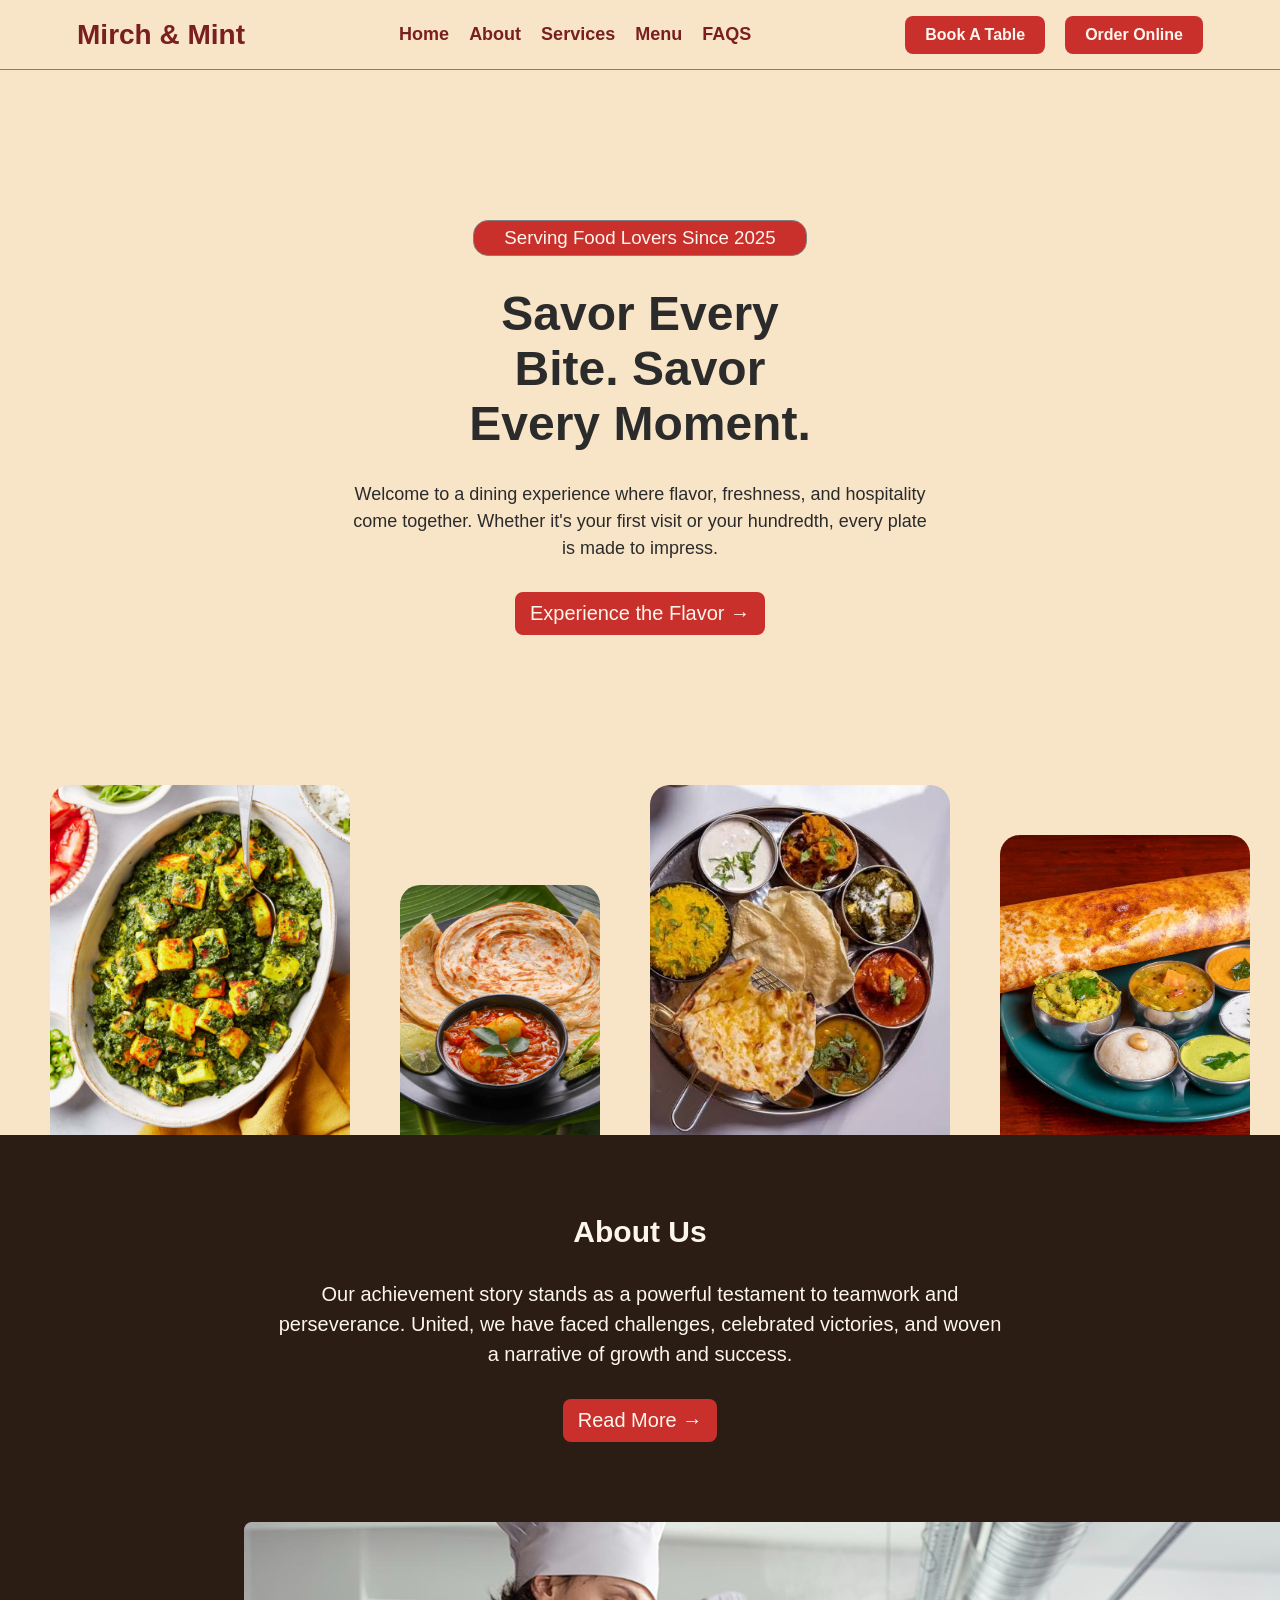
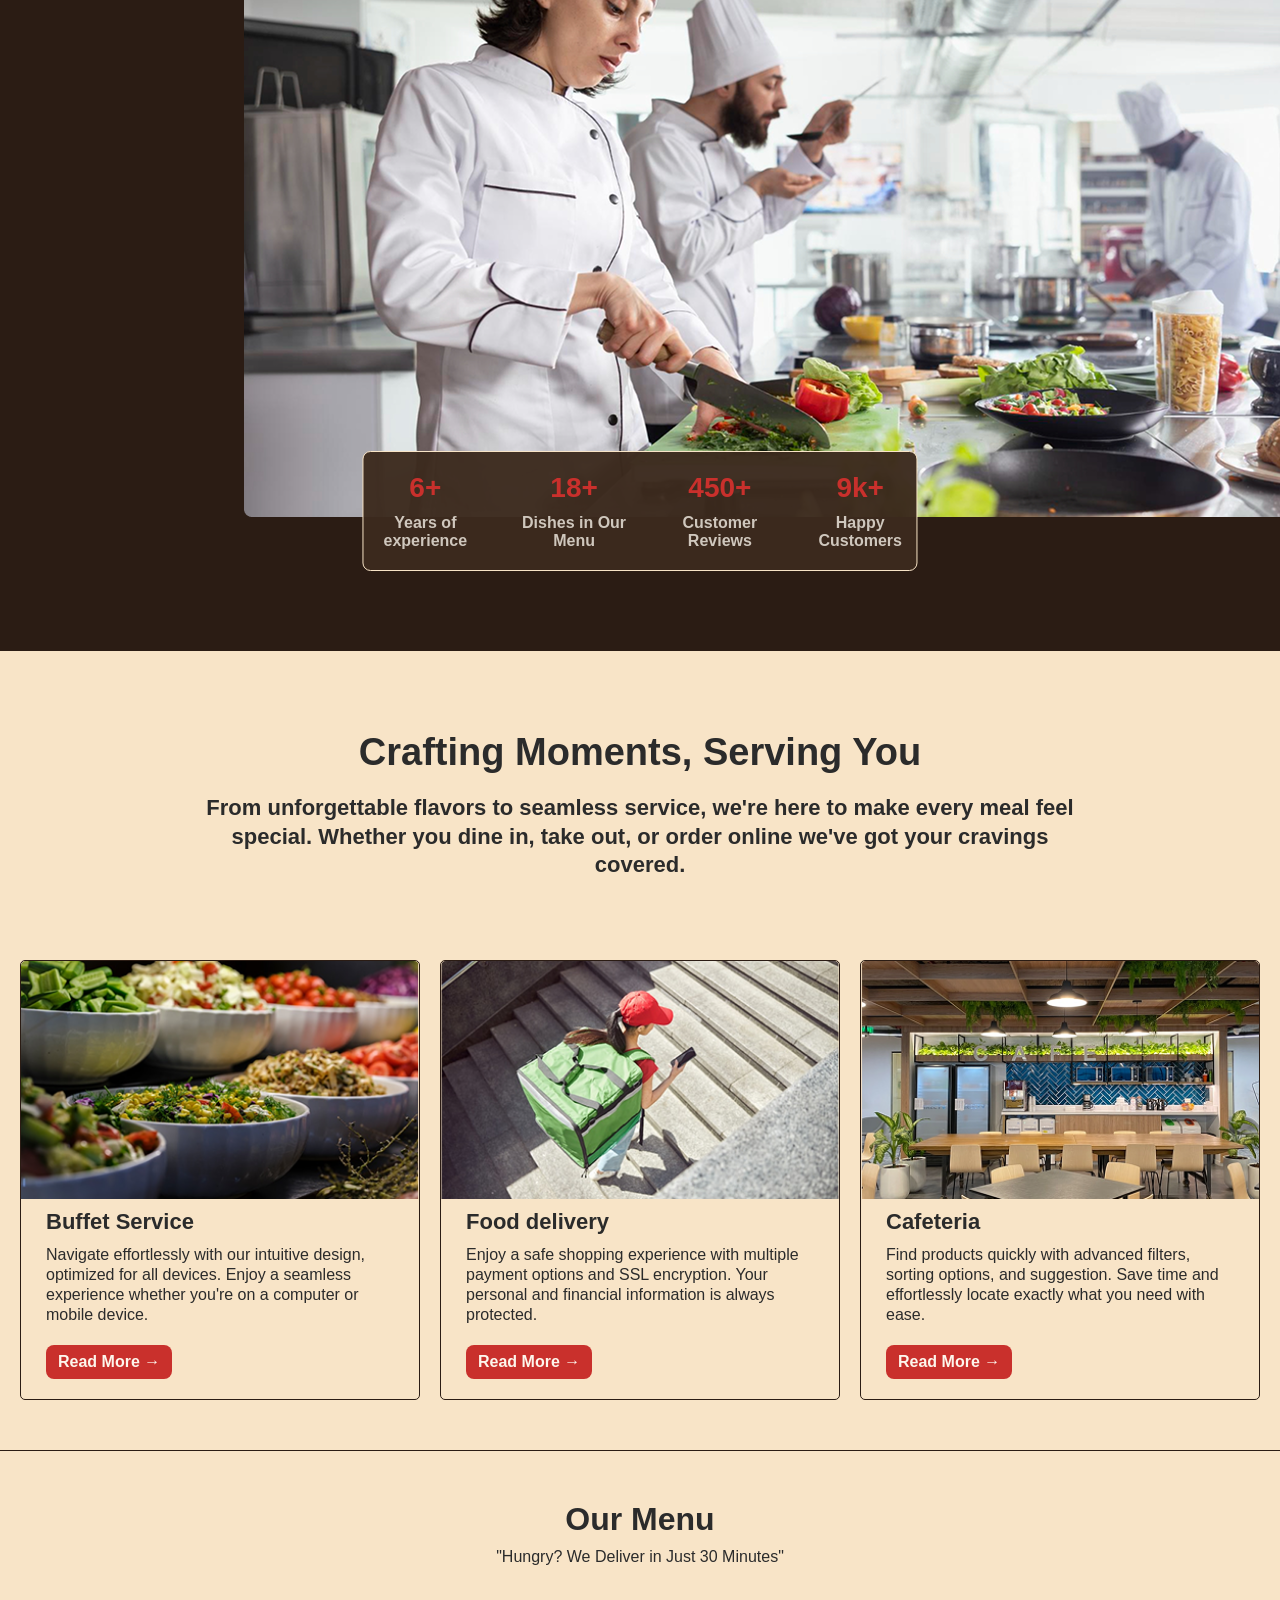
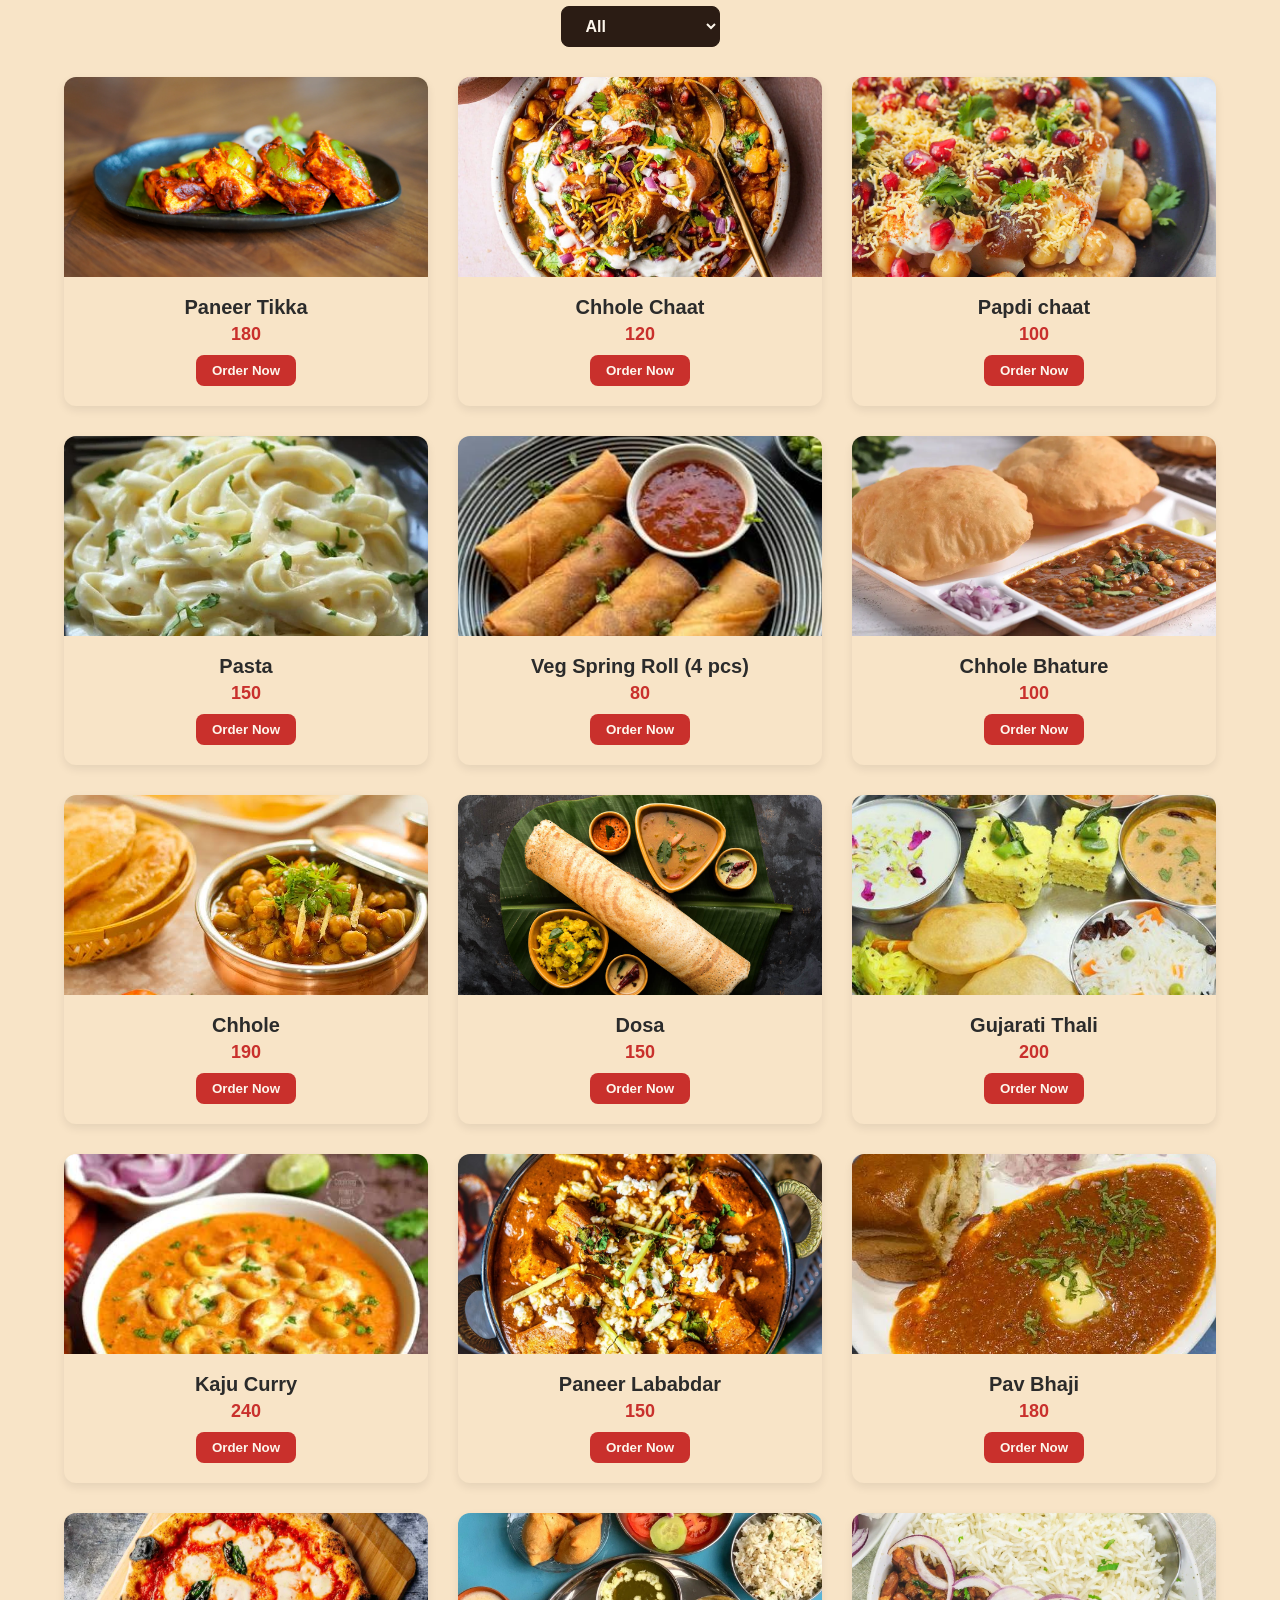
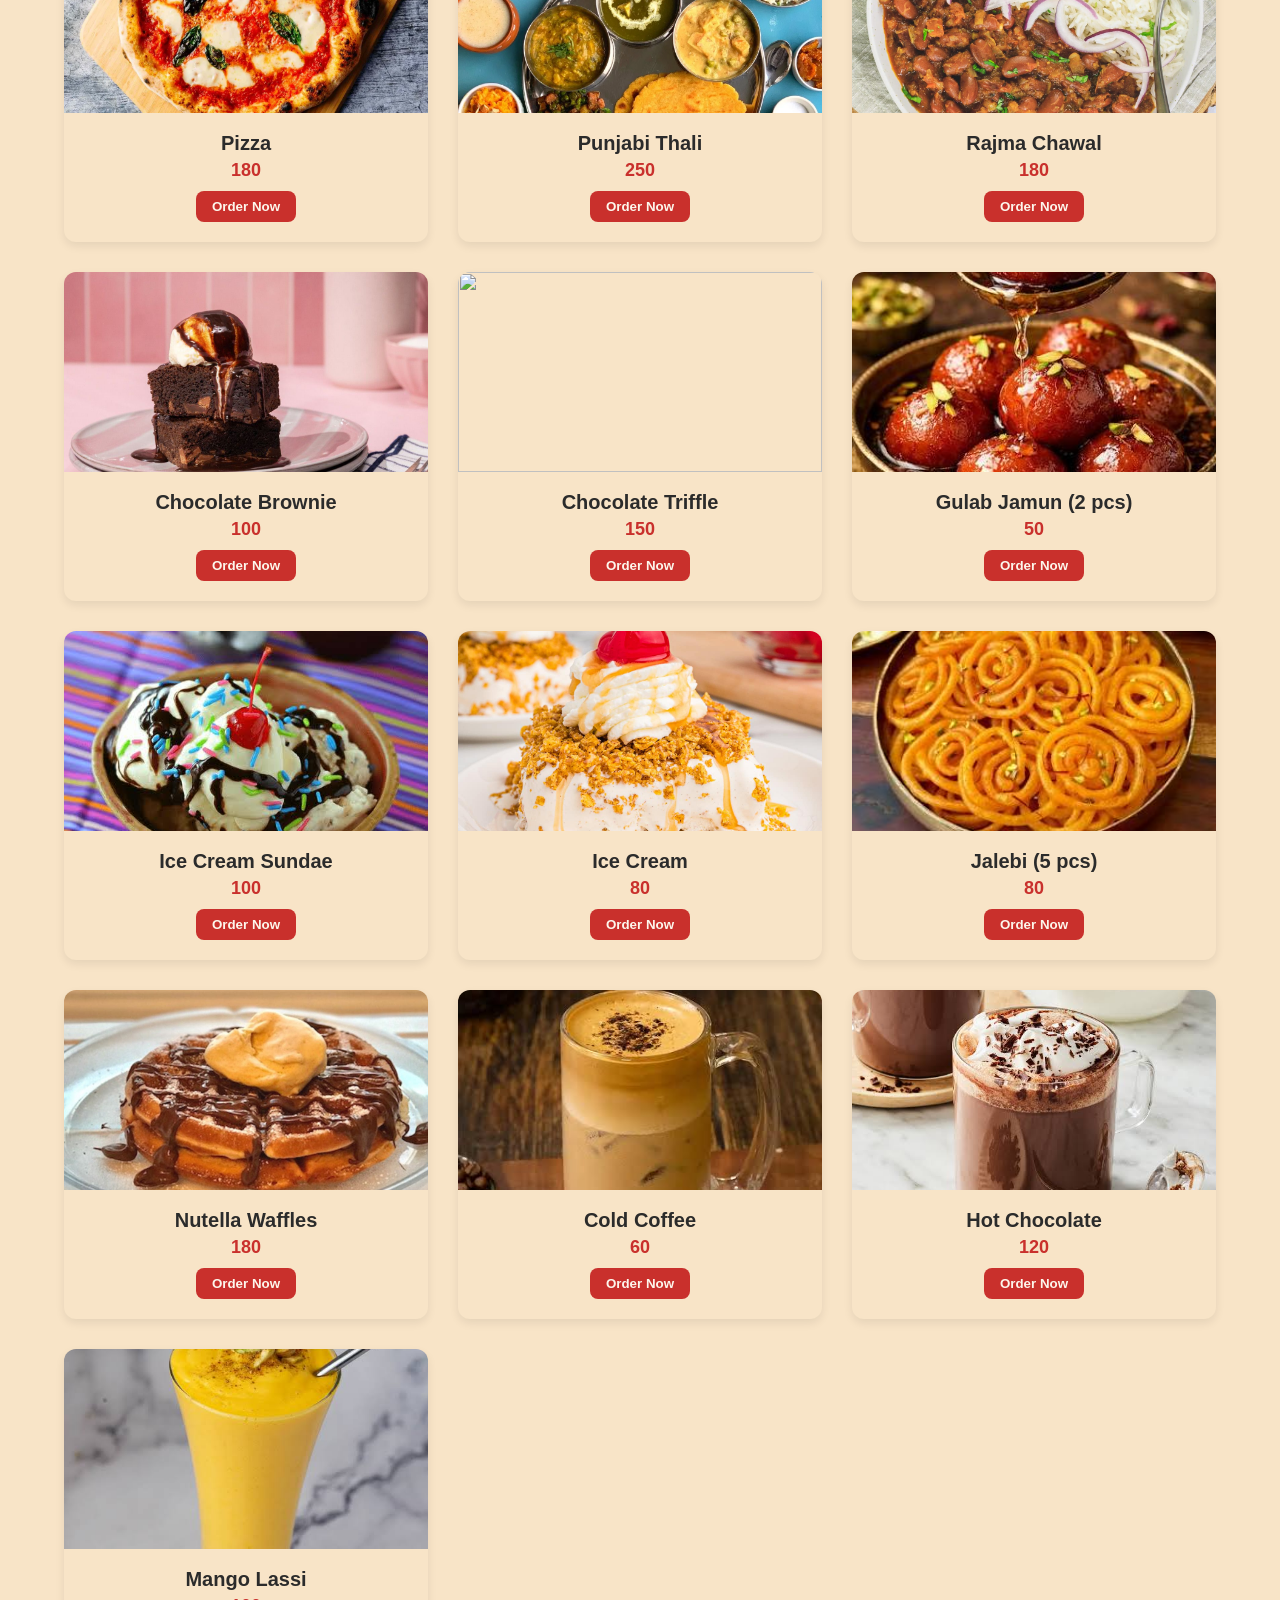
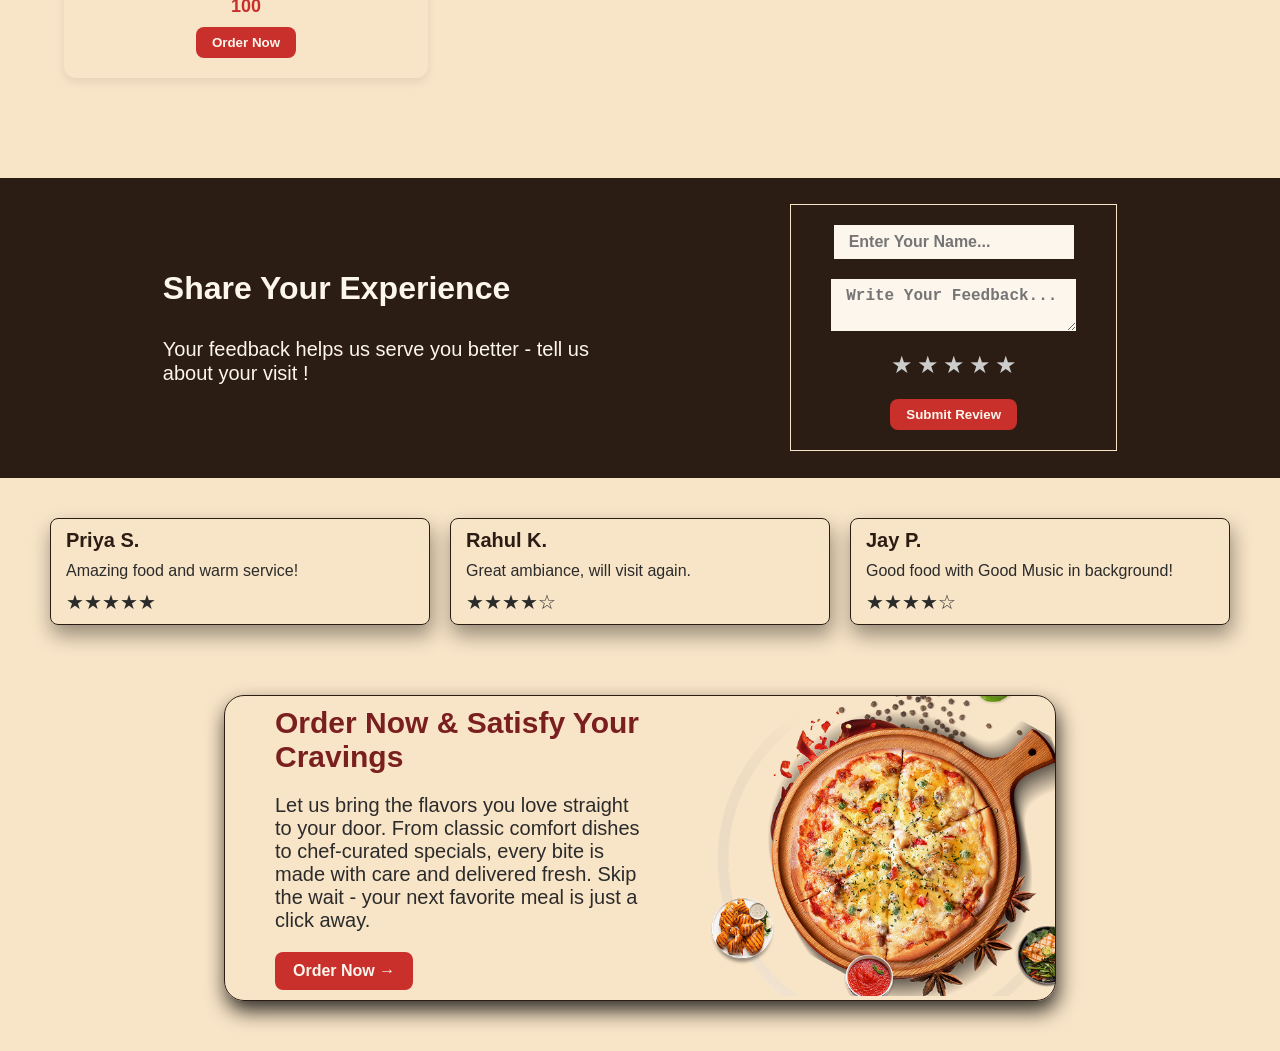
==== index.html @ 258f5b9b "Add Order Now CTA section linking to future menu/order page" ====
<!DOCTYPE html>
<html lang="en">

<head>
    <meta charset="UTF-8">
    <meta name="viewport" content="width=device-width, initial-scale=1.0">
    <title>Mirch & Mint</title>
    <link rel="stylesheet" href="style.css">
</head>

<body>
    <header class="heading">
        <div class="name">
            <h2>Mirch & Mint</h2>
        </div>
        <nav class="links">
            <ul>
                <a href="">
                    <li>Home</li>
                </a>
                <a href="">
                    <li>About</li>
                </a>
                <a href="">
                    <li>Services</li>
                </a>
                <a href="">
                    <li>Menu</li>
                </a>
                <a href="">
                    <li>FAQS</li>
                </a>
            </ul>
        </nav>
        <div class="btns">
            <button class="book-table">Book A Table</button>
            <button class="order-online">Order Online</button>
        </div>
    </header>

    <main class="main-content">
        <h3>Serving Food Lovers Since 2025</h3>
        <div class="main-heading">
            <h1>Savor Every Bite. Savor Every Moment.</h1>
        </div>
        <div class="main-para">
            <p>Welcome to a dining experience where flavor, freshness, and hospitality come together. Whether it's your
                first visit or your hundredth, every plate is made to impress.</p>
        </div>

        <div class="experience-btn">
            <button>Experience the Flavor &rarr;</button>
        </div>

        <div class="image-container">
            <img src="food images/1.jpg" class="first-img" alt="">
            <img src="food images/2.jpg" class="sec-img" alt="">
            <img src="food images/3.jpg" class="third-img" alt="">
            <img src="food images/4.jpg" class="fourth-img" alt="">
            <img src="food images/5.jpg" class="fifth-img" alt="">
            <img src="food images/6.jpg" class="sixth-img" alt="">
        </div>
    </main>

    <main class="about-content">
        <h3 class="about-heading">About Us</h3>
        <p class="about-para">Our achievement story stands as a powerful testament to teamwork and perseverance. United,
            we have faced challenges, celebrated victories, and woven a narrative of growth and success.</p>
        <button class="read-more">Read More &rarr;</button>
        <div class="img-container">
            <img class="res-img" src="extra images/restaurant-about-us.png" alt="">

            <div class="stats-card">
                <div class="numbers">
                    <span>7+</span>
                    <p>Years of experience</p>
                </div>
                <div class="numbers">
                    <span>20+</span>
                    <p>Dishes in Our Menu</p>
                </div>
                <div class="numbers">
                    <span>500+</span>
                    <p>Customer Reviews</p>
                </div>
                <div class="numbers">
                    <span>10k+</span>
                    <p>Happy Customers</p>
                </div>
            </div>
        </div>
    </main>

    <main class="services">

        <div class="services-heading">
            <h1>Crafting Moments, Serving You</h1>
            <p>From unforgettable flavors to seamless service, we're here to make every meal feel special. Whether you
                dine in, take out, or order online we've got your cravings covered.</p>
        </div>

        <div class="services-cards">
            <div class="card">
                <div class="service-img">
                    <img src="extra images/free-blog-1.png" alt="">
                </div>
                <div class="service-text">
                    <h3>Buffet Service</h3>
                    <p>Navigate effortlessly with our intuitive design, optimized for all devices. Enjoy a seamless
                        experience whether you're on a computer or mobile device.</p>
                    <button>Read More &rarr;</button>
                </div>
            </div>

            <div class="card">
                <div class="service-img">
                    <img src="extra images/free-blog-2.png" alt="">
                </div>
                <div class="service-text">
                    <h3>Food delivery</h3>
                    <p>Enjoy a safe shopping experience with multiple payment options and SSL encryption. Your personal
                        and financial information is always protected.</p>
                    <button>Read More &rarr;</button>
                </div>
            </div>

            <div class="card">
                <div class="service-img">
                    <img src="extra images/free-blog-3.png" alt="">
                </div>
                <div class="service-text">
                    <h3>Cafeteria</h3>
                    <p>Find products quickly with advanced filters, sorting options, and suggestion. Save time and
                        effortlessly locate exactly what you need with ease.</p>
                    <button>Read More &rarr;</button>
                </div>
            </div>
        </div>

    </main>

    <main class="menu-content">

        <div class="menu-heading">
            <h1>Our Menu</h1>
            <p>"Hungry? We Deliver in Just 30 Minutes"</p>
        </div>

        <select class="category-filter" name="" id="">
            <option value="All">All</option>
            <option value="Starters">Starters</option>
            <option value="Main Course">Main Course</option>
            <option value="Desserts">Desserts</option>
            <option value="Beverages">Beverages</option>
        </select>

        <div class="menu-grid"></div>

    </main>

    <main class="review-content">
        <div class="review-text-content">
            <h1>Share Your Experience</h1>
            <p>Your feedback helps us serve you better - tell us about your visit !</p>
        </div>
        <div class="review-form-content">
            <form action="">
                <input type="text" class="input" placeholder="Enter Your Name...">
                <textarea class="review" name="" id="" placeholder="Write Your Feedback..."></textarea>
                <div class="star-rating">
                    <span class="star" data-value="1">★</span>
                    <span class="star" data-value="2">★</span>
                    <span class="star" data-value="3">★</span>
                    <span class="star" data-value="4">★</span>
                    <span class="star" data-value="5">★</span>
                </div>
                <button class="submit">Submit Review</button>
            </form>
        </div>

    </main>

    <main class="customers-review">
        <div class="review-container"></div>
    </main>

    <main class="orders-container">
        <div class="order-sides">
            <div class="order-card">
                <h2>Order Now & Satisfy Your Cravings</h2>
                <p>Let us bring the flavors you love straight to your door. From classic comfort dishes to chef-curated
                    specials, every bite is made with care and delivered fresh. Skip the wait - your next favorite meal
                    is just a click away.</p>
                <button class="order-now">Order Now &rarr;</button>
            </div>
            <div class="pizza-side">
                <img src="extra images/pizza.png" class="pizza-img" alt="">
            </div>
        </div>
    </main>

    <script src="menu.js"></script>
    <script src="script.js"></script>
</body>

</html>
---- style.css ----
* {
    margin: 0;
    padding: 0;
    box-sizing: border-box;
}

:root {
    --main-bgColor: #f8e4c7;
    /* warm cream background */
    --primary-bgColor: #7a1f1f;
    /* deep brick red - headers, accents */
    --btn-color: #c9302c;
    /* appetizing red - buttons */
    --text-dark: #2b2b2b;
    /* near-black for body text */
    --text-light: #fdf6ec;
    /* cream text on dark backgrounds */
    --accent-green: #4a7c59;
    /* mint/herb green accent, ties to your name */
    --main-font: 'Inter', sans-serif;
    --dark-bgColor: #2b1c14;
    --card-bgColor: rgba(60, 42, 30, 0.96);
}

body {
    background-color: var(--main-bgColor);
}

.heading {
    display: flex;
    justify-content: space-around;
    height: 70px;
    align-items: center;
    background-color: var(--main-bgColor);
    border-bottom: 1px solid rgb(139, 121, 121);
}

h2 {
    color: var(--primary-bgColor);
    font-family: var(--main-font);
    font-size: 28px;
}

ul {
    display: flex;
    gap: 20px;
    list-style: none;
}

.links a {
    text-decoration: none;
}

li {
    font-family: var(--main-font);
    color: var(--primary-bgColor);
    font-weight: bold;
    font-size: 18px;
}

.btns {
    display: flex;
    gap: 20px;
}

.book-table,
.order-online {
    padding: 10px 20px;
    font-family: var(--main-font);
    font-size: 16px;
    background-color: var(--btn-color);
    color: var(--text-light);
    border: none;
    border-radius: 8px;
    font-weight: bold;
    transition: 125ms ease;
}

.book-table:hover,
.order-online:hover {
    background-color: var(--accent-green);
    color: var(--text-dark);
}

.main-content {
    display: flex;
    text-align: center;
    align-items: center;
    justify-content: center;
    flex-direction: column;
}

.main-content h3 {
    padding: 6px 30px;
    border-radius: 15px;
    font-weight: 400;
    background-color: var(--btn-color);
    font-family: var(--main-font);
    margin-top: 150px;
    color: var(--text-light);
    border: 1px solid grey;
}

.main-heading {
    margin-top: 30px;
    max-width: 30%;
}

.main-heading h1 {
    font-size: 48px;
    font-family: var(--main-font);
    color: var(--text-dark);
}

.main-para {
    max-width: 45%;
    margin-top: 30px;
}

.main-para p {
    font-family: var(--main-font);
    color: var(--text-dark);
    font-size: 18px;
    line-height: 1.5;
}

.experience-btn {
    margin-top: 30px;
}

.experience-btn button {
    padding: 10px 15px;
    border: none;
    background-color: var(--btn-color);
    color: var(--text-light);
    font-size: 20px;
    border-radius: 8px;
    font-family: var(--main-font);
    cursor: pointer;
    transition: 125ms ease;
}

.experience-btn button:hover {
    background-color: var(--accent-green);
    color: var(--text-dark);
}

.image-container {
    display: flex;
    gap: 50px;
    align-items: flex-end;
}

.image-container img {
    object-fit: cover;
    margin-top: 150px;
    border-radius: 20px 20px 0 0;
}

.first-img {
    width: 220px;
    height: 250px;
}

.sec-img {
    width: 300px;
    height: 350px;
}

.third-img {
    width: 200px;
    height: 250px;
}

.fourth-img {
    width: 300px;
    height: 350px;
}

.fifth-img {
    width: 250px;
    height: 300px;
}

.sixth-img {
    width: 200px;
    height: 230px;
}

.about-content {
    background: var(--dark-bgColor);
    padding: 50px 30px;
    display: flex;
    flex-direction: column;
    justify-content: center;
    align-items: center;
    text-align: center;
}

.about-heading {
    color: var(--text-light);
    font-family: var(--main-font);
    font-size: 30px;
    margin: 30px auto;
}

.about-para {
    color: var(--text-light);
    font-family: var(--main-font);
    font-size: 20px;
    max-width: 60%;
    line-height: 1.5;
}

.read-more {
    padding: 10px 15px;
    border: none;
    background-color: var(--btn-color);
    color: var(--text-light);
    font-size: 20px;
    border-radius: 8px;
    font-family: var(--main-font);
    margin-top: 30px;
    cursor: pointer;
}

.img-container {
    height: 100%;
    width: 65%;
    margin-top: 80px;
    position: relative;
    margin-bottom: 80px;
}

.stats-card {
    display: flex;
    position: absolute;
    background-color: var(--card-bgColor);
    bottom: -50px;
    left: 50%;
    transform: translateX(-50%);
    gap: 25px;
    width: 70%;
    height: 20%;
    justify-content: center;
    align-items: center;
    border-radius: 8px;
    border: 1px solid var(--main-bgColor);
}

.stats-card span {
    font-family: var(--main-font);
    font-weight: bold;
    font-size: 28px;
    color: var(--btn-color);
}

.stats-card p {
    font-family: var(--main-font);
    font-weight: 600;
    font-size: 16px;
    margin-top: 10px;
    color: #cfc7bd;
}

.services {
    margin-bottom: 50px;
    padding-bottom: 50px;
    border-bottom: 1px solid var(--dark-bgColor);
}

.services-heading {
    display: flex;
    flex-direction: column;
    justify-content: center;
    text-align: center;
    margin: 80px auto;
    gap: 20px;
}

.services-heading h1 {
    font-family: var(--main-font);
    color: var(--text-dark);
    font-size: 38px;
    font-weight: bolder;
}

.services-heading p {
    font-family: var(--main-font);
    font-size: 22px;
    line-height: 1.3;
    color: var(--text-dark);
    font-weight: bold;
    max-width: 70%;
    margin: auto;
}

.services-cards {
    display: flex;
    justify-content: center;
    gap: 20px;
}

.services-cards .card {
    width: 400px;
    border: 1px solid var(--dark-bgColor);
    border-radius: 5px;
}

.service-img {
    position: relative;
    overflow: hidden;
    height: 238px;
}

.service-img img {
    border-radius: 5px 5px 0 0;
    width: 398px;
    height: 238px;
    object-fit: cover;
    cursor: pointer;
    transition: 0.3s ease;
}

.service-img img:hover {
    transform: scale(1.2);
}

.card .service-text {
    display: flex;
    flex-direction: column;
    gap: 10px;
    justify-content: center;
    align-items: start;
    padding: 10px 25px 20px;
}

.card h3 {
    font-family: var(--main-font);
    color: var(--text-dark);
    font-weight: 800;
    font-size: 22px;
}

.card p {
    font-family: var(--main-font);
    color: var(--text-dark);
    font-size: 16px;
    line-height: 1.25;
}

.card button {
    padding: 8px 12px;
    border: none;
    background-color: var(--btn-color);
    color: var(--text-light);
    font-size: 16px;
    font-weight: bold;
    border-radius: 8px;
    font-family: var(--main-font);
    margin-top: 10px;
    cursor: pointer;
}

.menu-heading {
    display: flex;
    justify-content: center;
    flex-direction: column;
    align-items: center;
    gap: 10px;
}

.menu-heading h1,
p {
    color: var(--text-dark);
    font-family: var(--main-font);
}

.category-filter {
    display: block;
    margin: 40px auto 30px;
    padding: 10px 20px;
    font-size: 16px;
    font-family: var(--main-font);
    border-radius: 8px;
    border: 1px solid var(--dark-bgColor);
    background-color: var(--dark-bgColor);
    color: var(--text-light);
    font-weight: bold;
}

.menu-grid {
    display: grid;
    grid-template-columns: repeat(auto-fit, minmax(280px, 1fr));
    gap: 30px;
    max-width: 90%;
    margin: 0 auto 100px;
}

.dishes-card {
    background-color: var(--main-bgColor);
    border-radius: 12px;
    overflow: hidden;
    text-align: center;
    padding-bottom: 20px;
    box-shadow: 0 4px 10px rgba(0, 0, 0, 0.08);
}

.dishes-card img {
    width: 100%;
    height: 200px;
    object-fit: cover;
}

.dishes-card h3 {
    font-family: var(--main-font);
    color: var(--text-dark);
    margin: 15px 0 5px;
    font-size: 20px;
}

.dishes-card p {
    font-family: var(--main-font);
    color: var(--btn-color);
    font-weight: bold;
    font-size: 18px;
    margin-bottom: 10px;
}

.order-now {
    padding: 8px 16px;
    border: none;
    background-color: var(--btn-color);
    color: var(--text-light);
    border-radius: 8px;
    font-family: var(--main-font);
    font-weight: bold;
    cursor: pointer;
    transition: 125ms ease;
}

.order-now:hover {
    background-color: var(--accent-green);
}

.review-content {
    display: flex;
    justify-content: center;
    align-items: center;
    background-color: var(--dark-bgColor);
    padding: 20px 0;
    gap: 50px;
    height: 300px;
}

.review-text-content {
    display: flex;
    flex-direction: column;
    gap: 30px;
}

.review-text-content h1 {
    color: var(--text-light);
    font-family: var(--main-font);
}

.review-text-content p {
    color: var(--text-light);
    font-family: var(--main-font);
    max-width: 80%;
    line-height: 1.2;
    font-size: 20px;
}

.review-form-content form {
    display: flex;
    flex-direction: column;
    align-items: center;
    gap: 20px;
    border: 1px solid var(--main-bgColor);
    padding: 20px 40px;
    justify-content: center;
}

.review-form-content .input,
.review {
    padding: 8px 15px;
    background-color: var(--text-light);
    border: none;
    color: var(--text-dark);
    font-weight: bold;
    font-size: 16px;
    outline: none;
}

.star {
    color: #ccc;
    font-size: 24px;
    cursor: pointer;
}

.submit {
    padding: 8px 16px;
    border: none;
    background-color: var(--btn-color);
    color: var(--text-light);
    border-radius: 8px;
    font-family: var(--main-font);
    font-weight: bold;
    cursor: pointer;
    transition: 125ms ease;
}

.submit:hover {
    background-color: var(--accent-green);
}

.review-container {
    display: grid;
    grid-template-columns: repeat(auto-fit, minmax(300px, 1fr));
    margin-top: 20px;
    padding: 20px 50px;
    gap: 20px;
}

.review-card {
    display: flex;
    flex-direction: column;
    gap: 10px;
    border: 1px solid var(--dark-bgColor);
    border-radius: 8px;
    padding: 10px 15px;
    box-shadow: 2px 10px 20px rgba(0, 0, 0, 0.4);
}

.review-card h4 {
    font-family: var(--main-font);
    font-size: 20px;
    color: var(--dark-bgColor);
}

.review-card p {
    font-family: 'Segoe UI', Tahoma, Geneva, Verdana, sans-serif;
}

.review-card .stars {
    font-size: 20px;
}

.orders-container {
    margin: 50px 0;
}

.order-sides {
    display: flex;
    border: 1px solid var(--dark-bgColor);
    border-radius: 20px;
    max-width: 65%;
    margin: 0 auto;
    justify-content: space-between;
    box-shadow: 2px 10px 20px rgba(0, 0, 0, 0.8);
}

.order-card {
    display: flex;
    flex-direction: column;
    justify-content: center;
    align-items: start;
    max-width: 50%;
    padding-left: 50px;
}

.order-card h2{
    font-size: 30px;
    font-weight: 800;
    margin-bottom: 20px;
}

.order-card p {
    font-size: 20px;
    margin-bottom: 20px;
}

.order-card .order-now {
    padding: 10px 18px;
    border: none;
    background-color: var(--btn-color);
    color: var(--text-light);
    border-radius: 8px;
    font-size: 16px;
    font-family: var(--main-font);
    font-weight: bold;
    cursor: pointer;
    transition: 0.3s ease;
}

.order-now:hover {
    transform: scale(1.1);
}

.pizza-img {
    height: 300px;
}
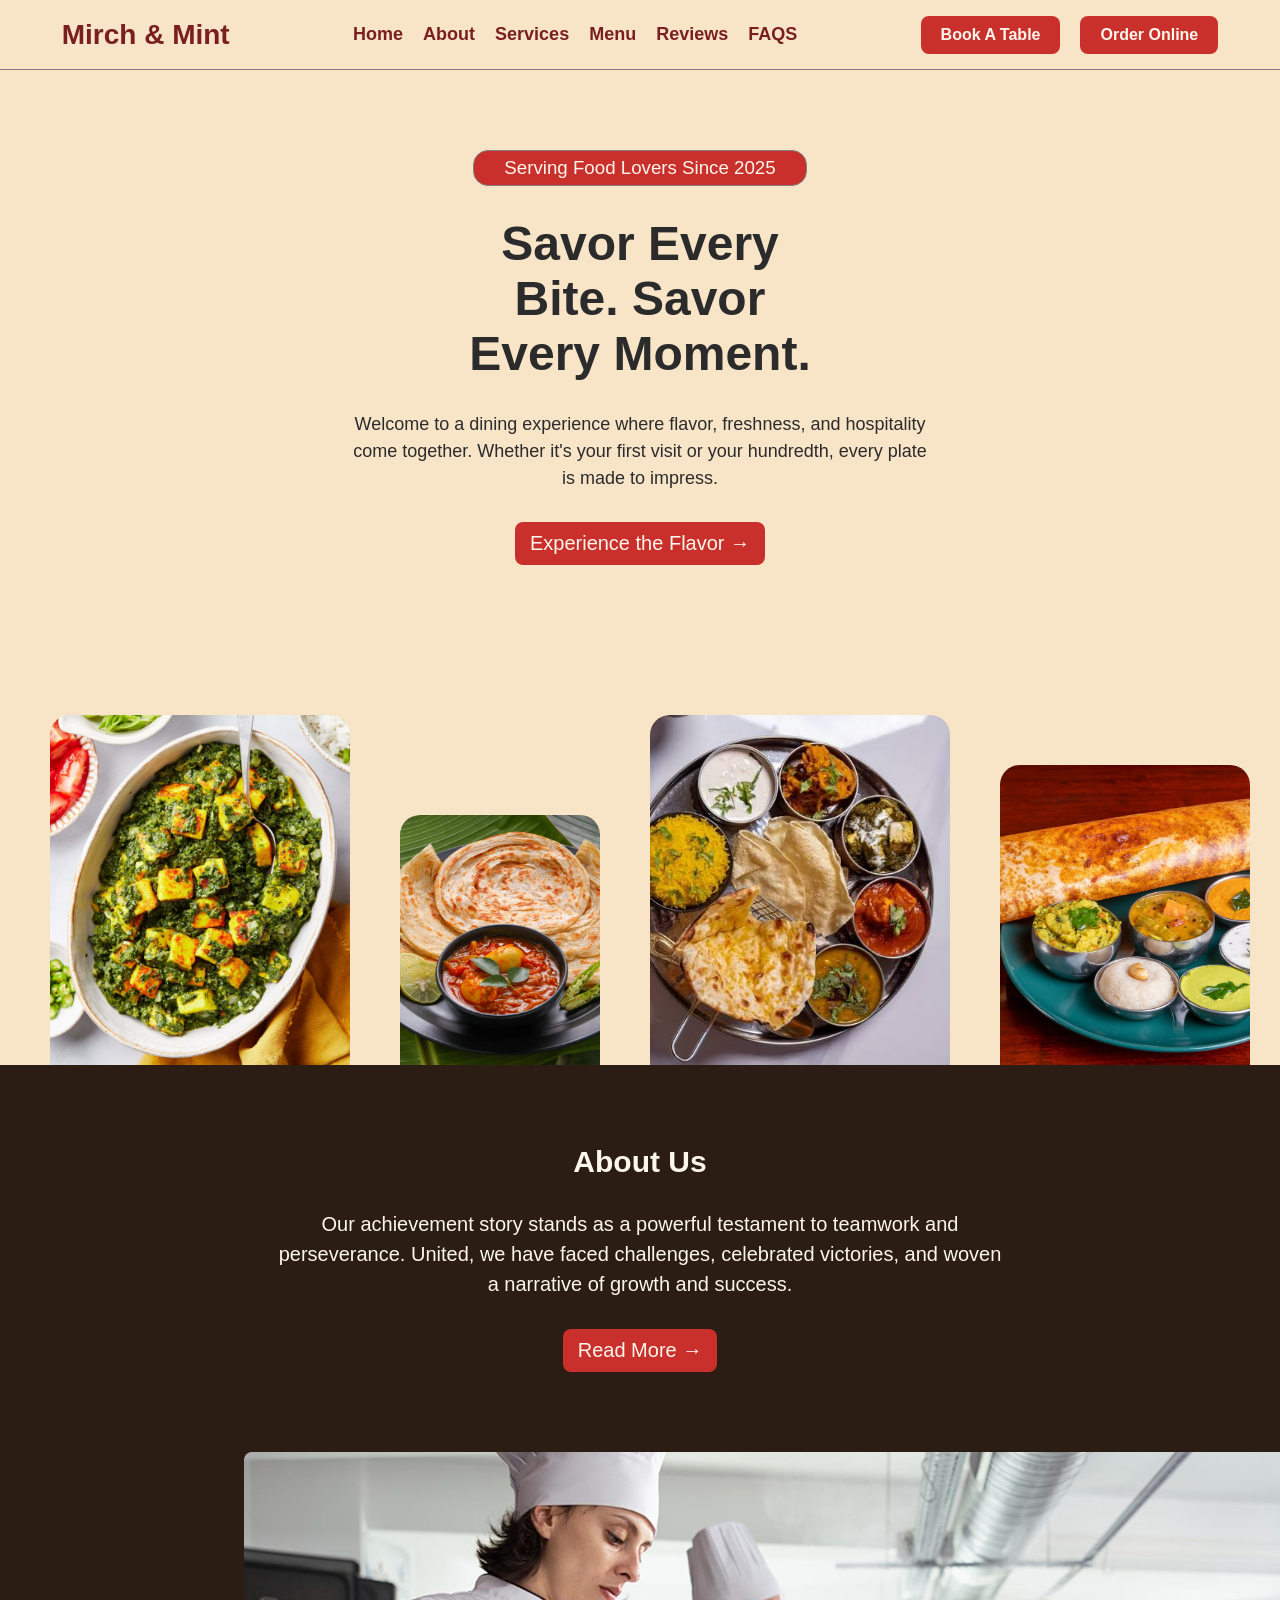
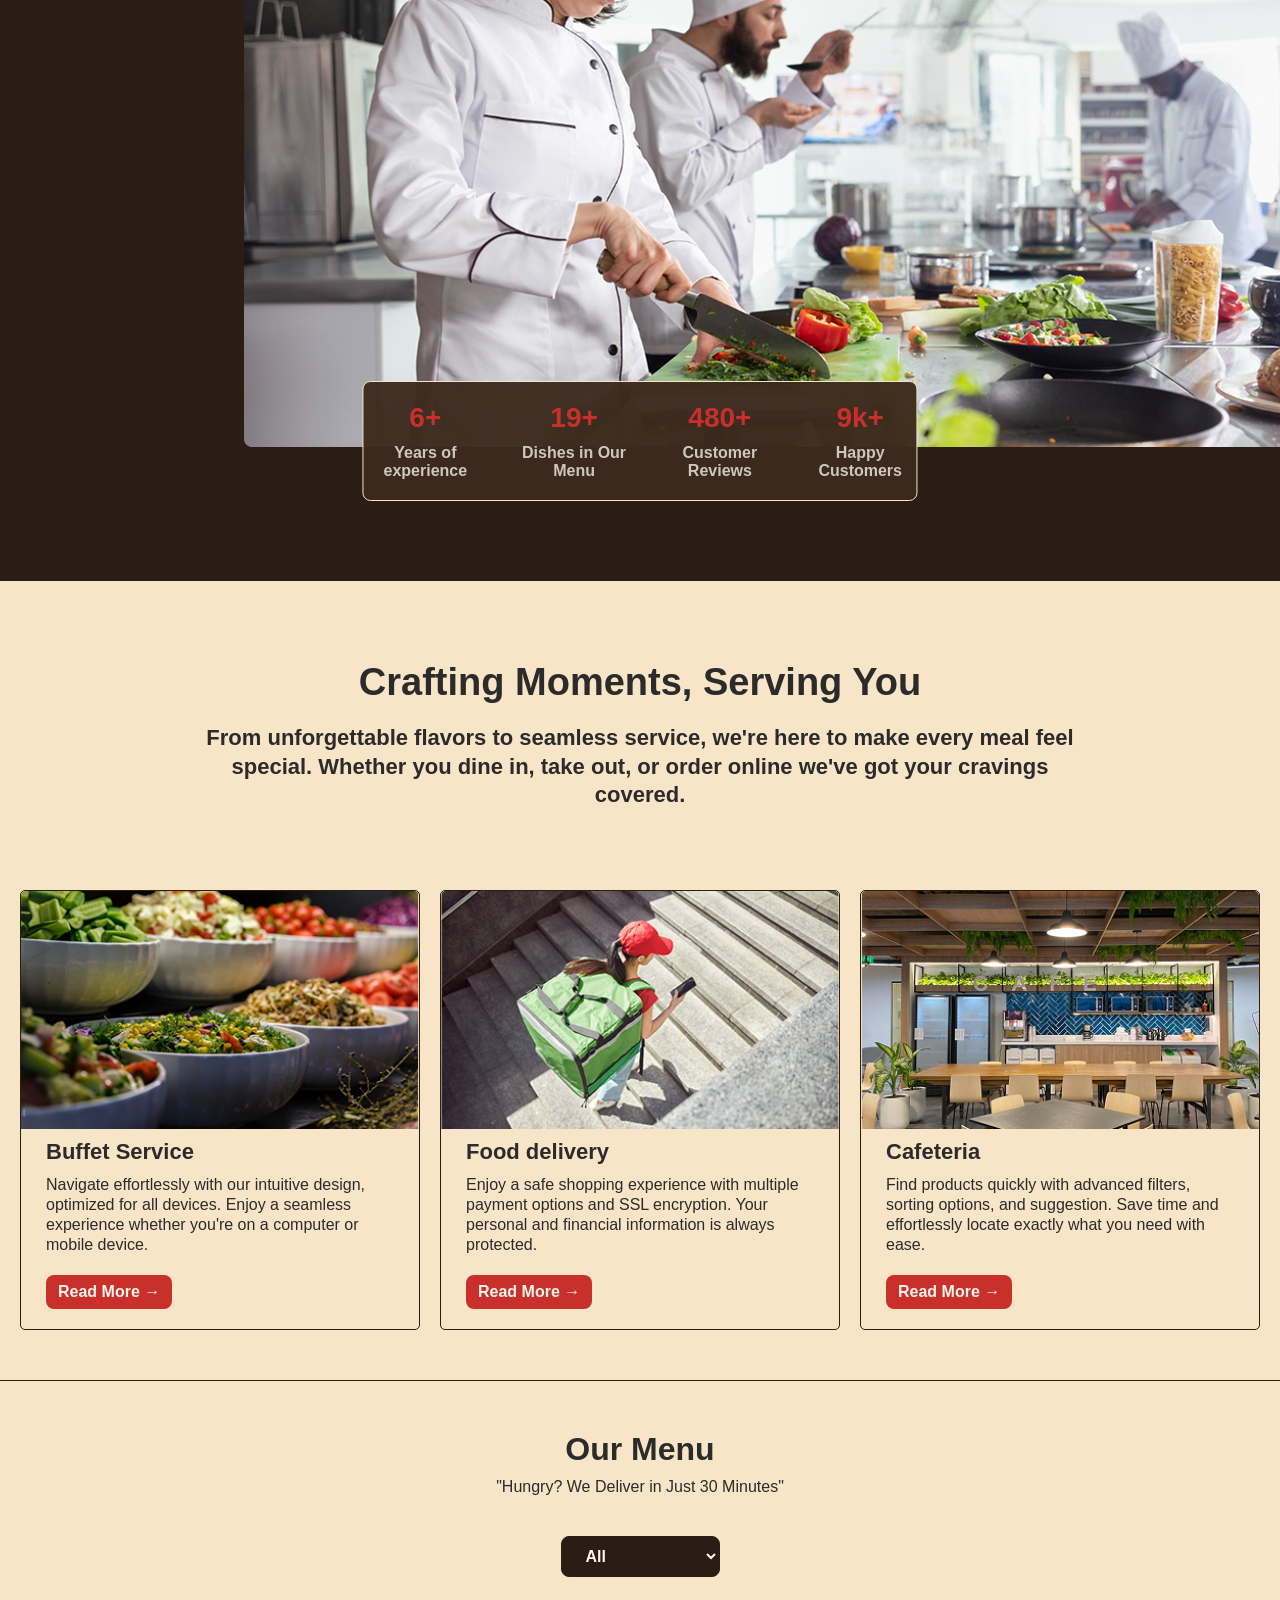
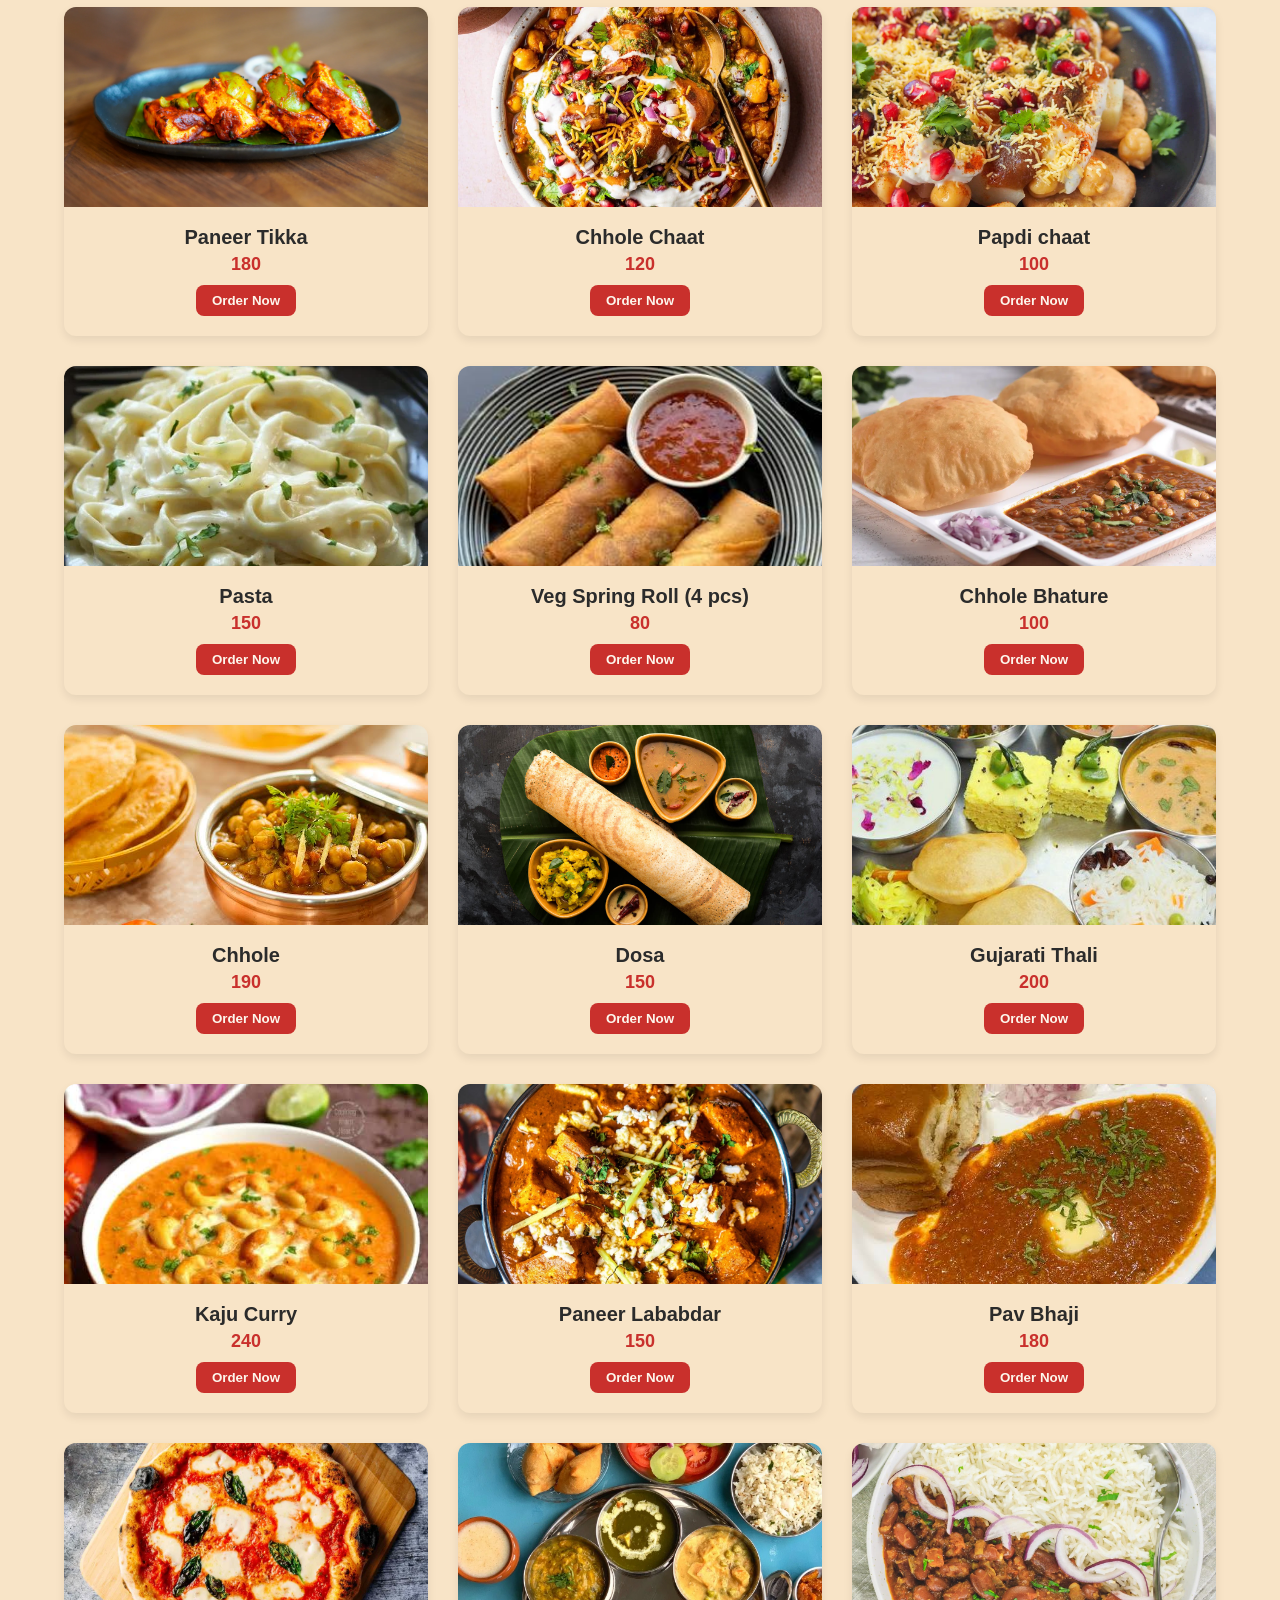
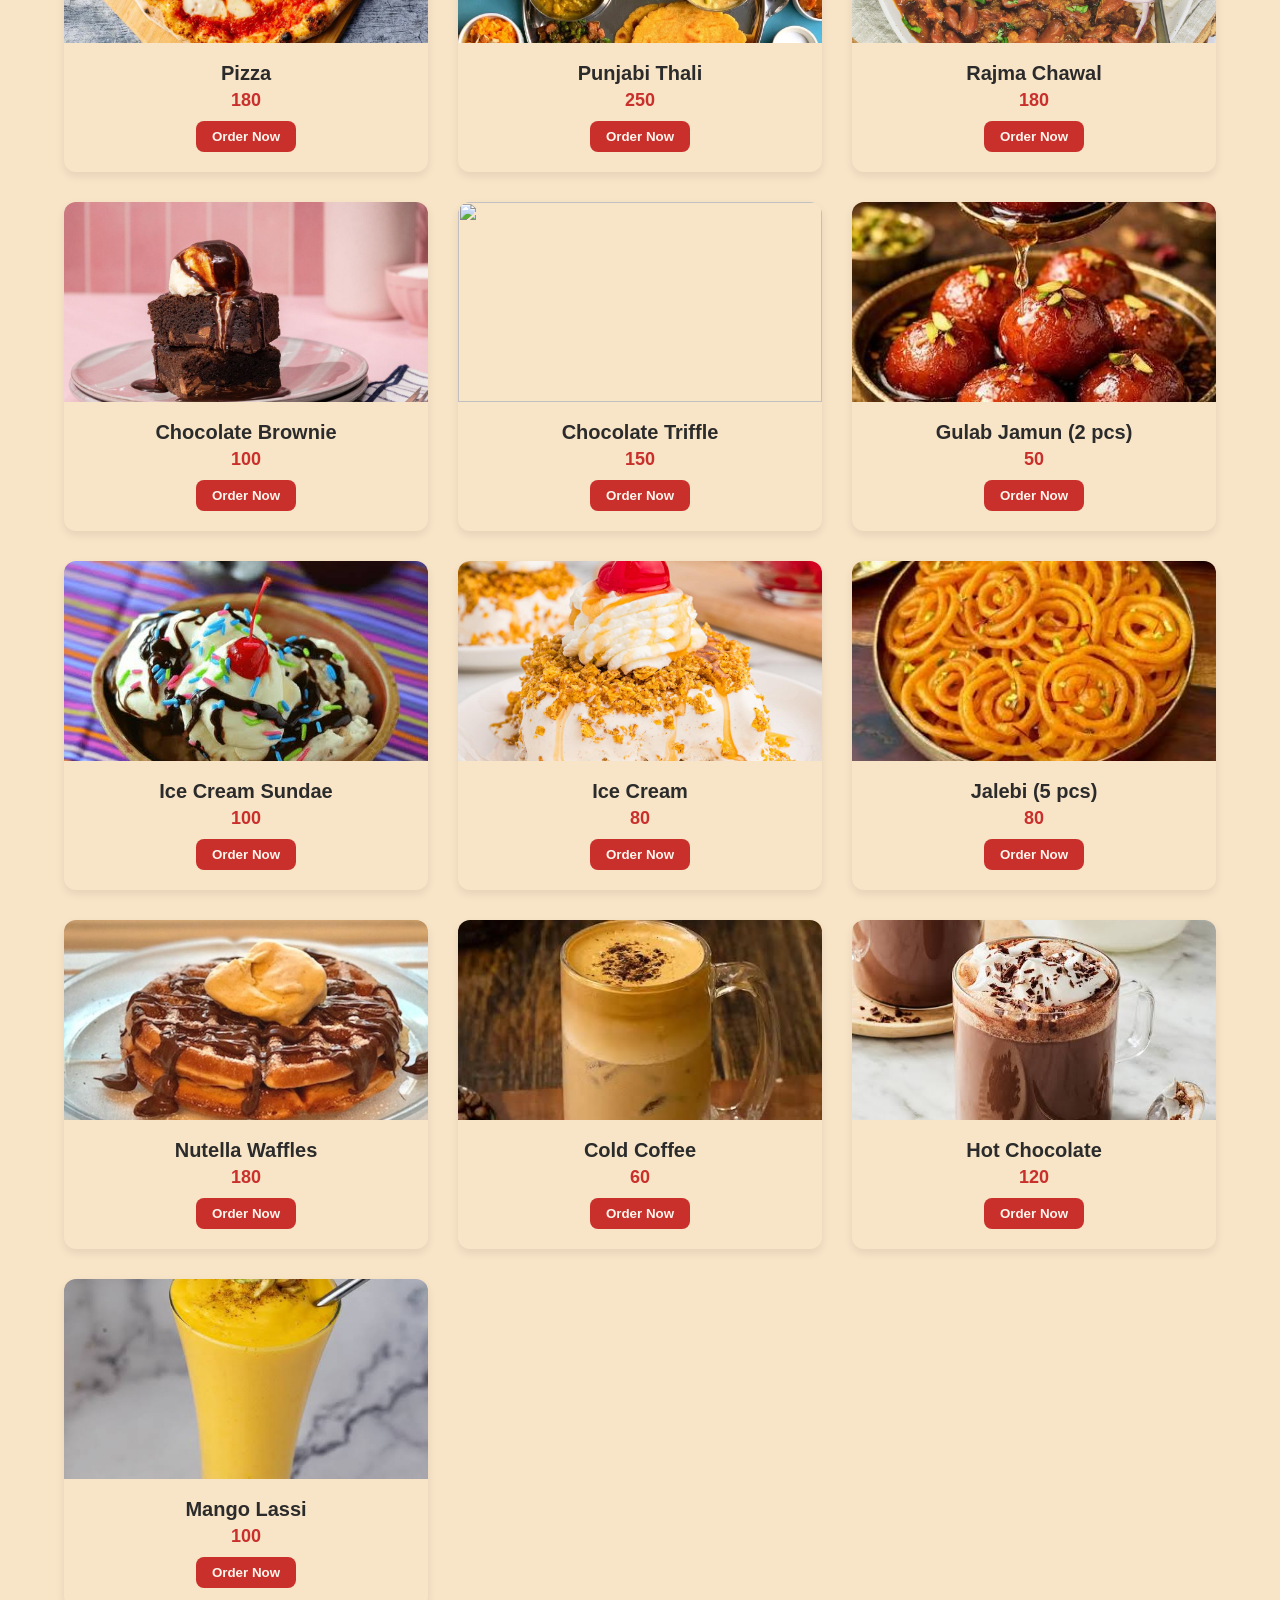
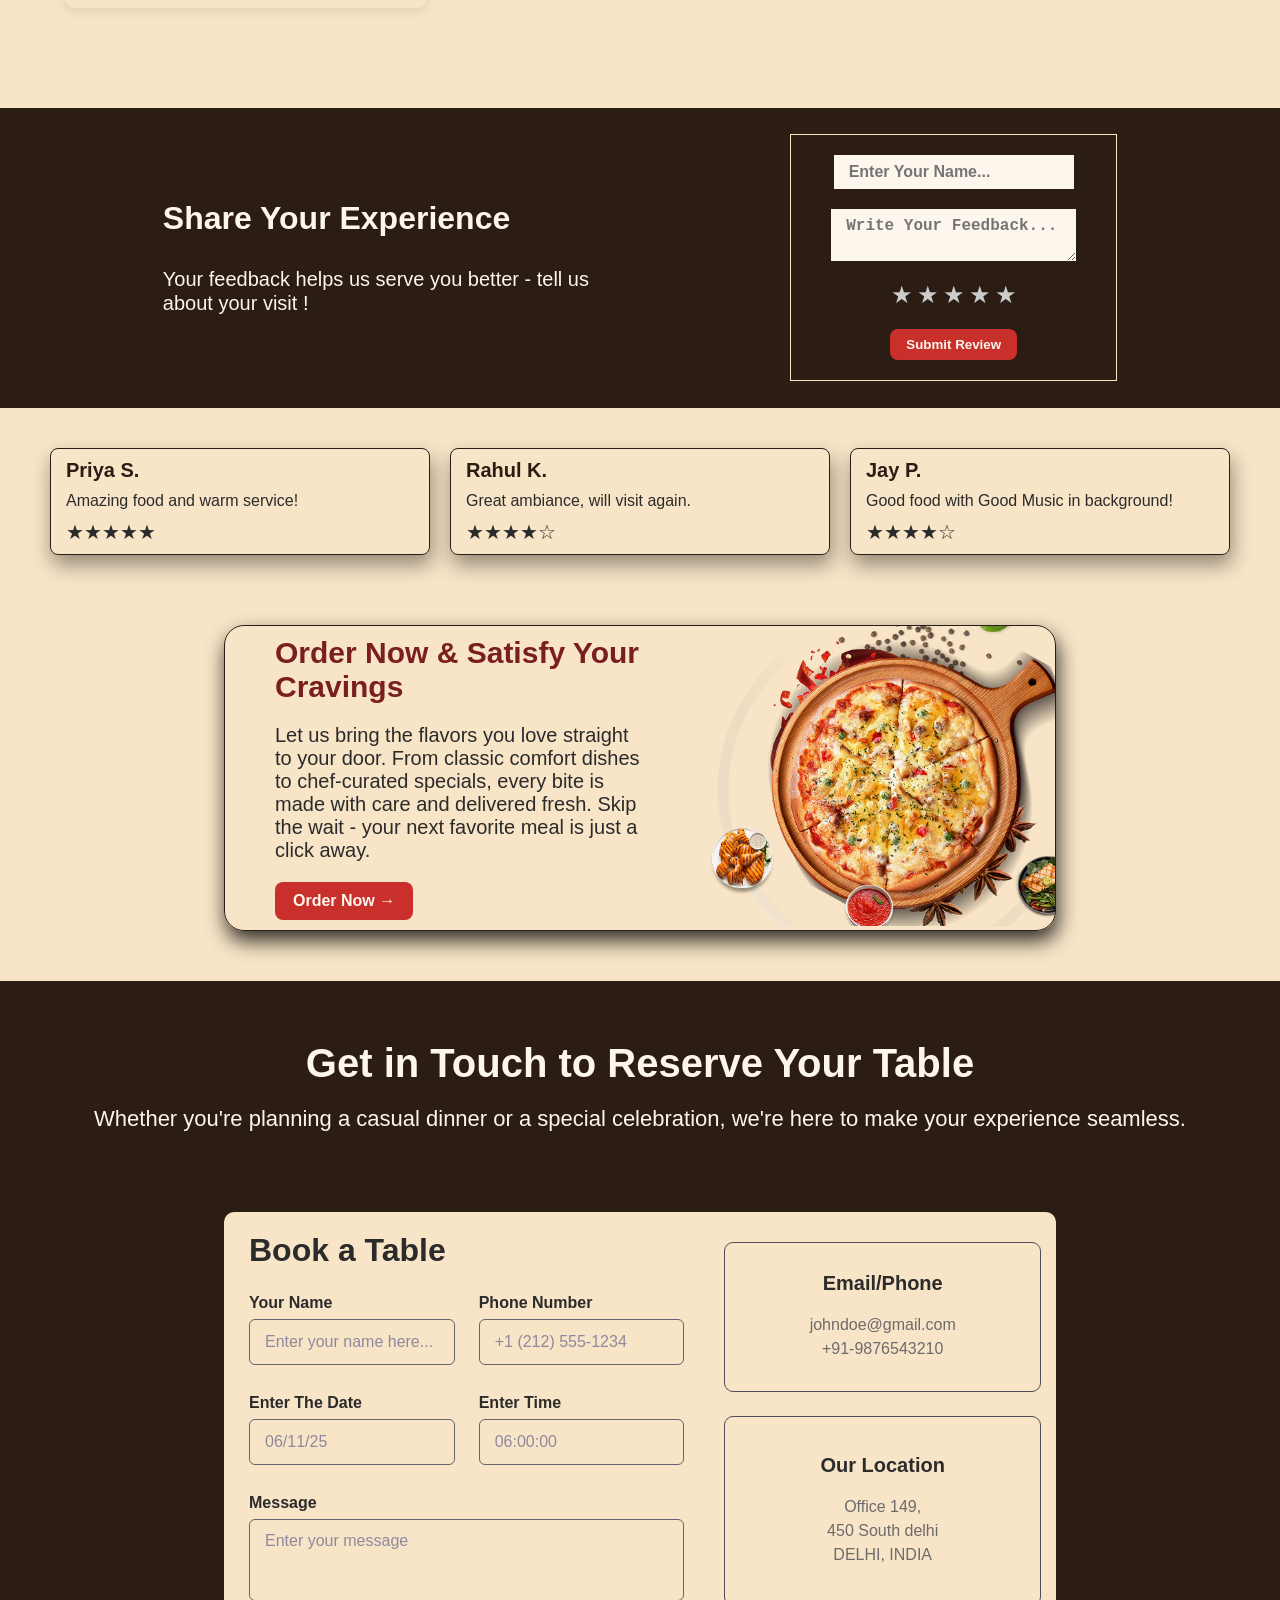
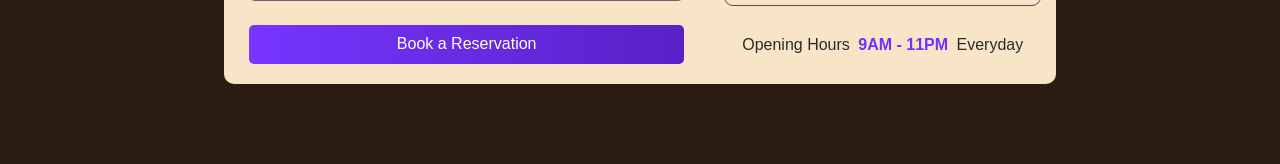
==== commit 9f382ccf: "Add Reservation section and link it to book table button using <a>" ====
--- a/index.html
+++ b/index.html
@@ -15,17 +15,20 @@
         </div>
         <nav class="links">
             <ul>
-                <a href="">
+                <a href="#home">
                     <li>Home</li>
                 </a>
-                <a href="">
+                <a href="#about">
                     <li>About</li>
                 </a>
-                <a href="">
+                <a href="#services">
                     <li>Services</li>
                 </a>
-                <a href="">
+                <a href="#menu">
                     <li>Menu</li>
+                </a>
+                <a href="#reviews">
+                    <li>Reviews</li>
                 </a>
                 <a href="">
                     <li>FAQS</li>
@@ -33,12 +36,12 @@
             </ul>
         </nav>
         <div class="btns">
-            <button class="book-table">Book A Table</button>
+            <a href="#reservation"><button class="book-table">Book A Table</button></a>
             <button class="order-online">Order Online</button>
         </div>
     </header>
 
-    <main class="main-content">
+    <main id="home" class="main-content">
         <h3>Serving Food Lovers Since 2025</h3>
         <div class="main-heading">
             <h1>Savor Every Bite. Savor Every Moment.</h1>
@@ -62,7 +65,7 @@
         </div>
     </main>
 
-    <main class="about-content">
+    <main id="about" class="about-content">
         <h3 class="about-heading">About Us</h3>
         <p class="about-para">Our achievement story stands as a powerful testament to teamwork and perseverance. United,
             we have faced challenges, celebrated victories, and woven a narrative of growth and success.</p>
@@ -91,7 +94,7 @@
         </div>
     </main>
 
-    <main class="services">
+    <main id="services" class="services">
 
         <div class="services-heading">
             <h1>Crafting Moments, Serving You</h1>
@@ -139,7 +142,7 @@
 
     </main>
 
-    <main class="menu-content">
+    <main id="menu" class="menu-content">
 
         <div class="menu-heading">
             <h1>Our Menu</h1>
@@ -158,7 +161,7 @@
 
     </main>
 
-    <main class="review-content">
+    <main id="reviews" class="review-content">
         <div class="review-text-content">
             <h1>Share Your Experience</h1>
             <p>Your feedback helps us serve you better - tell us about your visit !</p>
@@ -199,6 +202,85 @@
         </div>
     </main>
 
+    <main id="reservation" class="reservation-container">
+        <div class="reservation-heading">
+            <h1>Get in Touch to Reserve Your Table</h1>
+            <p>Whether you're planning a casual dinner or a special celebration, we're here to make your experience
+                seamless.</p>
+        </div>
+
+        <div class="reservation-card">
+            <div class="form-left">
+                <h1>Book a Table</h1>
+
+                <form action="" class="reservation-form">
+                    <div class="form-row">
+                        <div class="form-group">
+                            <label>Your Name</label>
+                            <div class="input-box">
+                                <input type="text" placeholder="Enter your name here...">
+                            </div>
+                        </div>
+
+                        <div class="form-group">
+                            <label>Phone Number</label>
+                            <div class="input-box">
+                                <input type="tel" placeholder="+1 (212) 555-1234">
+                            </div>
+                        </div>
+                    </div>
+
+                    <div class="form-row">
+                        <div class="form-group">
+                            <label>Enter The Date</label>
+                            <div class="input-box">
+                                <input type="text" placeholder="06/11/25">
+                            </div>
+                        </div>
+
+                        <div class="form-group">
+                            <label>Enter Time</label>
+                            <div class="input-box">
+                                <input type="text" placeholder="06:00:00">
+                            </div>
+                        </div>
+                    </div>
+
+                    <div class="form-group message-group">
+                        <label>Message</label>
+                        <div class="message-box">
+                            <textarea placeholder="Enter your message"></textarea>
+                        </div>
+                    </div>
+
+                    <button class="reserve-btn">Book a Reservation</button>
+                </form>
+            </div>
+
+            <div class="form-right">
+                <div class="info-card">
+                    <h2>Email/Phone</h2>
+                    <p>johndoe@gmail.com</p>
+                    <p>+91-9876543210</p>
+                </div>
+
+                <div class="info-card location-card">
+                    <h2>Our Location</h2>
+                    <p>
+                        Office 149,<br>
+                        450 South delhi<br>
+                        DELHI, INDIA
+                    </p>
+                </div>
+
+                <div class="opening-hours">
+                    Opening Hours
+                    <span>9AM - 11PM</span>
+                    Everyday
+                </div>
+            </div>
+    </main>
+
     <script src="menu.js"></script>
     <script src="script.js"></script>
 </body>
--- a/style.css
+++ b/style.css
@@ -22,8 +22,13 @@
     --card-bgColor: rgba(60, 42, 30, 0.96);
 }
 
+html {
+    scroll-behavior: smooth;
+}
+
 body {
     background-color: var(--main-bgColor);
+    position: relative;
 }
 
 .heading {
@@ -33,6 +38,10 @@
     align-items: center;
     background-color: var(--main-bgColor);
     border-bottom: 1px solid rgb(139, 121, 121);
+    position: fixed;
+    left: 0;
+    right: 0;
+    z-index: 1000;
 }
 
 h2 {
@@ -570,7 +579,7 @@
     padding-left: 50px;
 }
 
-.order-card h2{
+.order-card h2 {
     font-size: 30px;
     font-weight: 800;
     margin-bottom: 20px;
@@ -600,4 +609,197 @@
 
 .pizza-img {
     height: 300px;
-}+}
+
+.reservation-container {
+    background-color: var(--dark-bgColor);
+    padding: 60px 0 80px 0;
+}
+
+.reservation-heading {
+    display: flex;
+    flex-direction: column;
+    justify-content: center;
+    align-items: center;
+    gap: 20px;
+}
+
+.reservation-heading h1 {
+    color: var(--text-light);
+    font-family: var(--main-font);
+    font-size: 40px;
+}
+
+.reservation-heading p {
+    color: var(--text-light);
+    font-size: 22px;
+}
+
+.reservation-card {
+    max-width: 65%;
+    background-color: var(--main-bgColor);
+    margin: 80px auto 0 auto;
+    padding: 10px 15px;
+    border-radius: 10px;
+    display: flex;
+    gap: 40px;
+}
+
+.form-left {
+    width: 55%;
+    margin-left: 10px;
+}
+
+.form-left h1 {
+    font-family: var(--main-font);
+    color: var(--text-dark);
+    margin-top: 10px;
+}
+
+.form-row {
+    display: grid;
+    grid-template-columns: 1fr 1fr;
+    gap: 24px;
+    margin-bottom: 29px;
+    margin-top: 25px;
+}
+
+.form-group label {
+    display: block;
+    color: var(--text-dark);
+    font-family: var(--main-font);
+    font-size: 16px;
+    margin-bottom: 7px;
+    font-weight: bold;
+}
+
+.input-box {
+    height: 46px;
+    border: 1px solid #686271;
+    border-radius: 6px;
+    display: flex;
+    align-items: center;
+    padding: 0 15px;
+    transition: 0.2s;
+}
+
+.input-box:focus-within {
+    border-color: #7c35ff;
+    box-shadow: 0 0 0 2px rgba(124, 53, 255, 0.15);
+}
+
+.input-box input {
+    width: 100%;
+    border: none;
+    outline: none;
+    background: transparent;
+    color: var(--text-dark);
+    font-size: 16px;
+    font-family: var(--main-font);
+}
+
+.input-box input::placeholder {
+    color: #8f899d;
+}
+
+.message-group {
+    margin-top: 2px;
+    margin-bottom: 24px;
+}
+
+.message-box {
+    height: 82px;
+    border: 1px solid #686271;
+    border-radius: 6px;
+    position: relative;
+    padding: 12px 15px;
+}
+
+.message-box textarea {
+    width: 100%;
+    height: 100%;
+    resize: none;
+    border: none;
+    outline: none;
+    background: transparent;
+    color: var(--text-dark);
+    font-family: var(--main-font);
+    font-size: 16px;
+}
+
+.message-box textarea::placeholder {
+    color: #8f899d;
+}
+
+.reserve-btn {
+    width: 100%;
+    height: 39px;
+    border: none;
+    border-radius: 5px;
+    background: linear-gradient(90deg,
+            #7735ff,
+            #5921c7);
+    color: white;
+    font-size: 16px;
+    font-weight: 500;
+    cursor: pointer;
+    transition: 0.3s;
+    margin-bottom: 10px;
+}
+
+.reserve-btn:hover {
+    background: linear-gradient(90deg,
+            #853fff,
+            #6628dc);
+    box-shadow: 0 5px 15px rgba(102, 40, 220, 0.25);
+}
+
+.form-right {
+    display: flex;
+    width: 40%;
+    flex-direction: column;
+    gap: 24px;
+    padding-top: 20px;
+}
+
+.info-card {
+    min-height: 150px;
+    border: 1px solid #514c59;
+    border-radius: 9px;
+    display: flex;
+    flex-direction: column;
+    align-items: center;
+    justify-content: center;
+    text-align: center;
+    padding: 20px;
+}
+
+.info-card h2 {
+    color: var(--text-dark);
+    font-size: 20px;
+    margin-bottom: 18px;
+}
+
+.info-card p {
+    color: rgb(109, 107, 107);
+    font-size: 16px;
+    line-height: 24px;
+}
+
+.location-card {
+    min-height: 190px;
+}
+
+.opening-hours {
+    text-align: center;
+    color: var(--text-dark);
+    font-family: var(--main-font);
+    font-size: 16px;
+    margin-top: 6px;
+}
+
+.opening-hours span {
+    color: #7131ff;
+    font-weight: 600;
+    margin: 0 4px;
+}
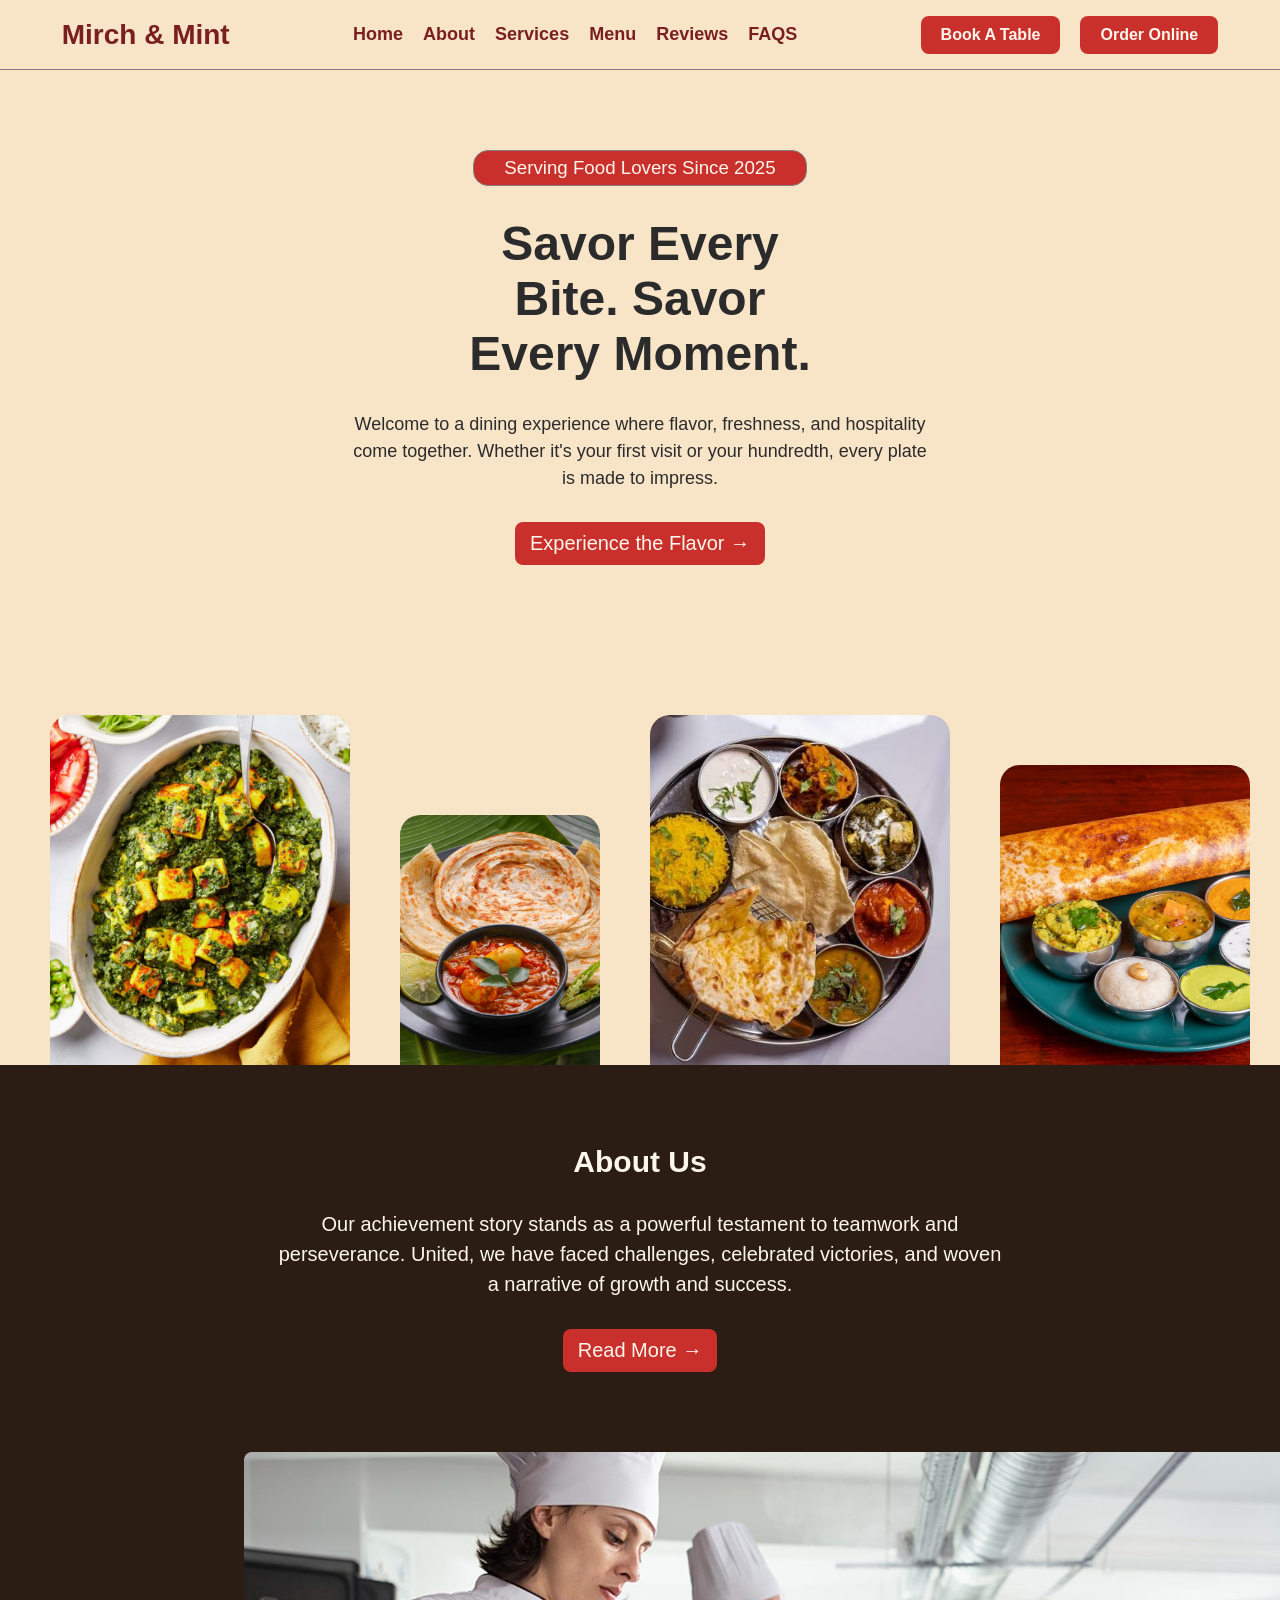
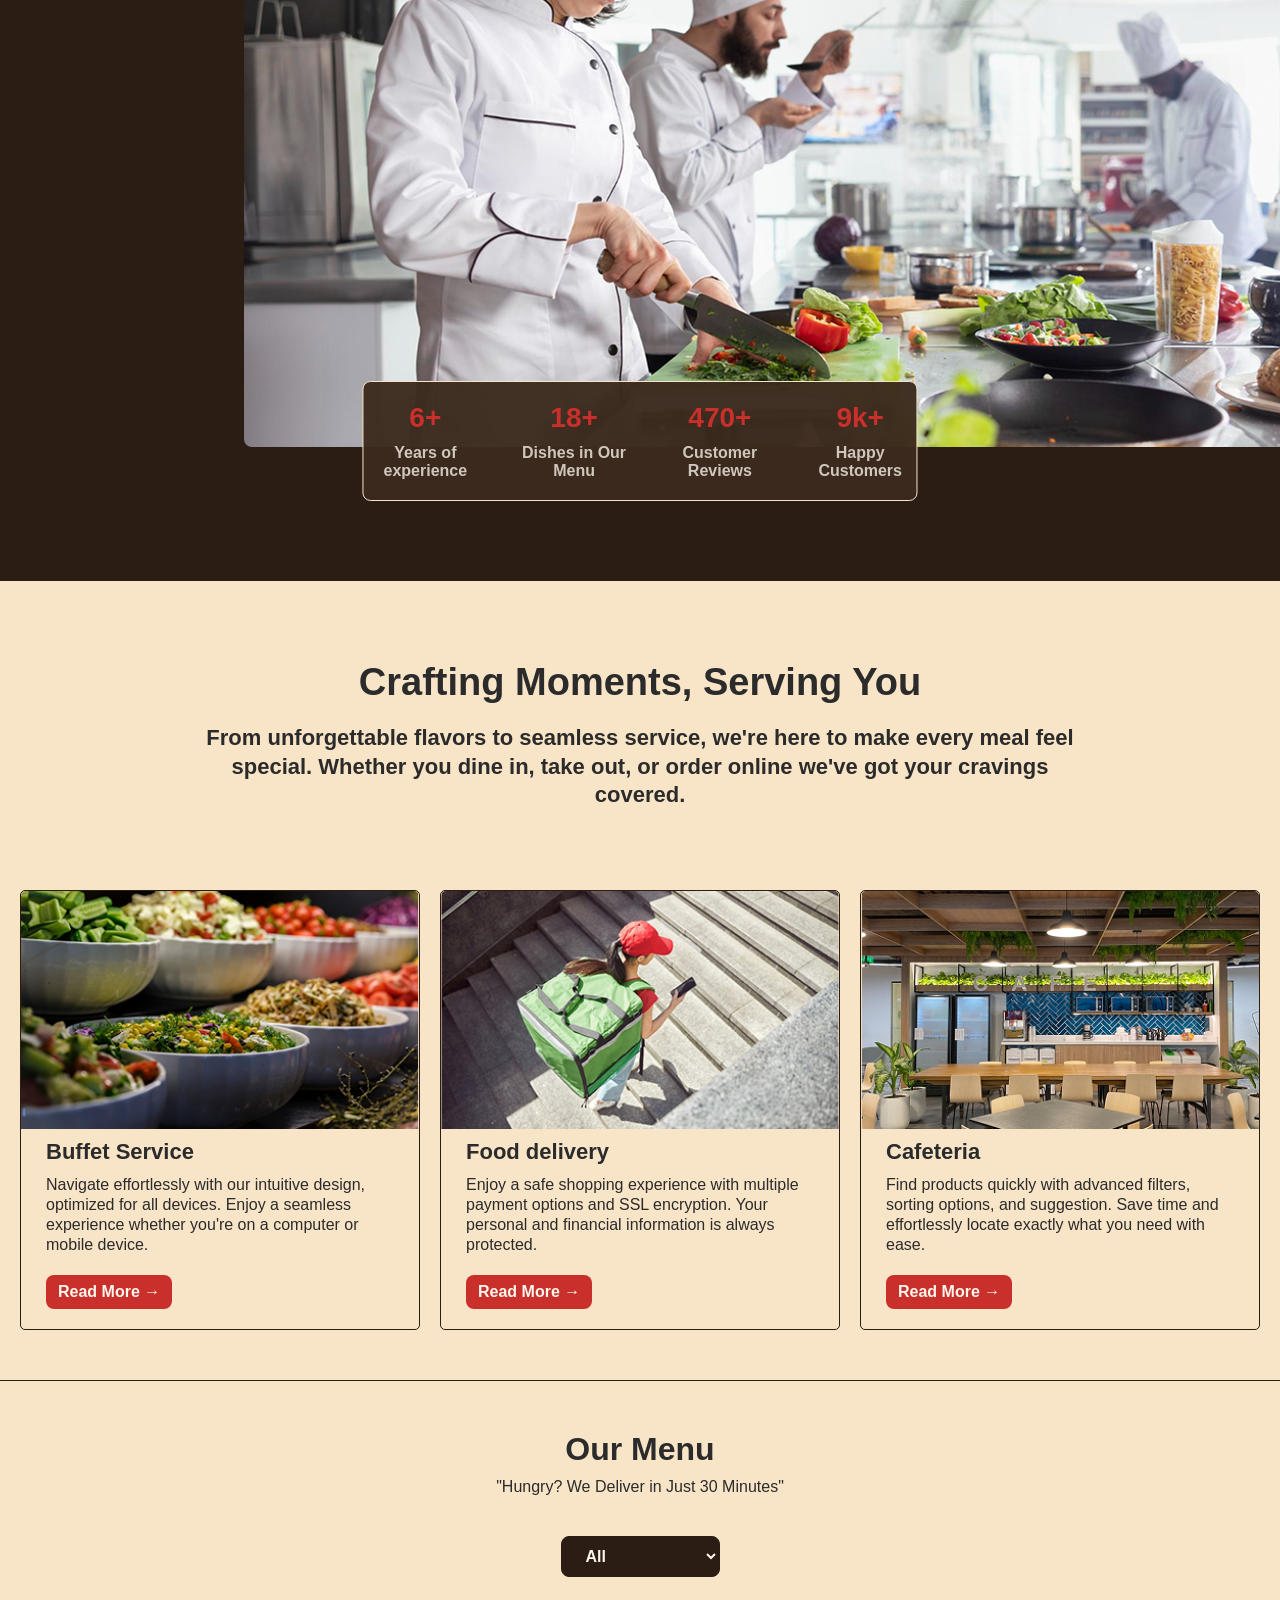
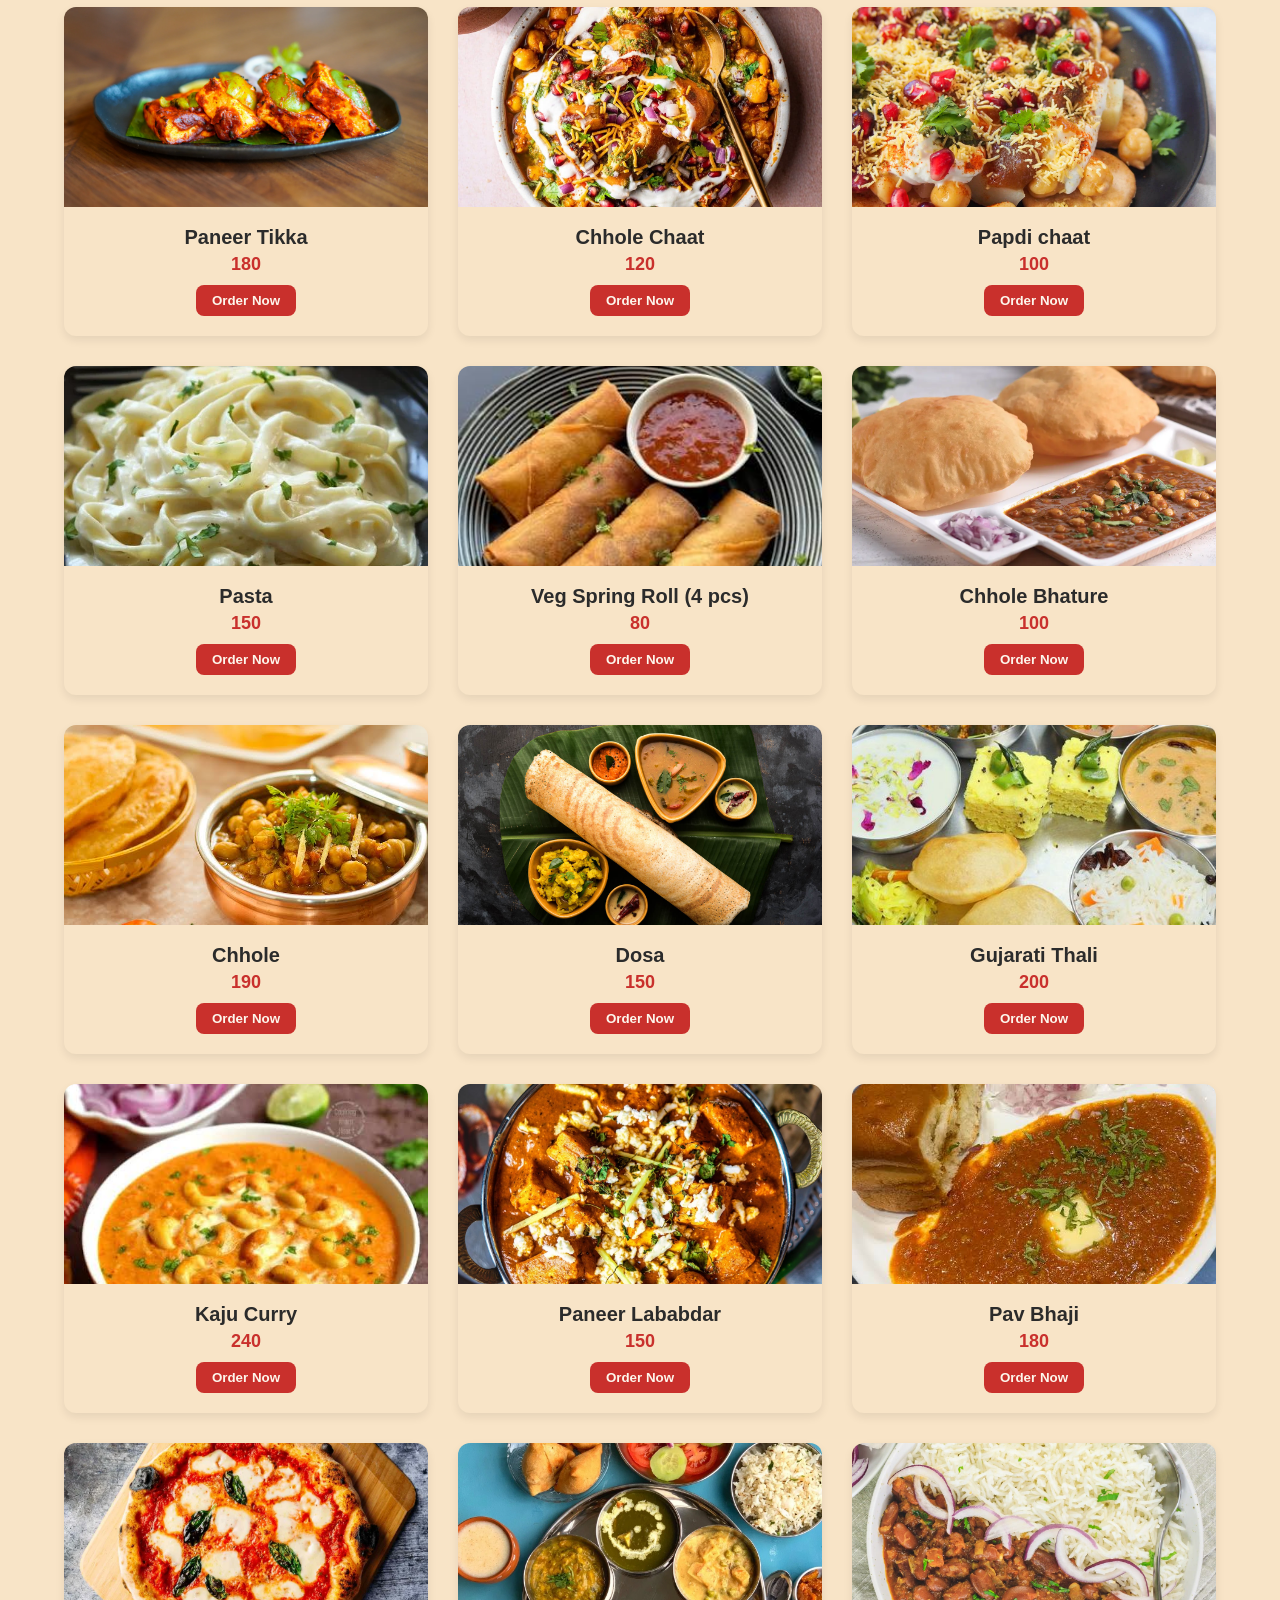
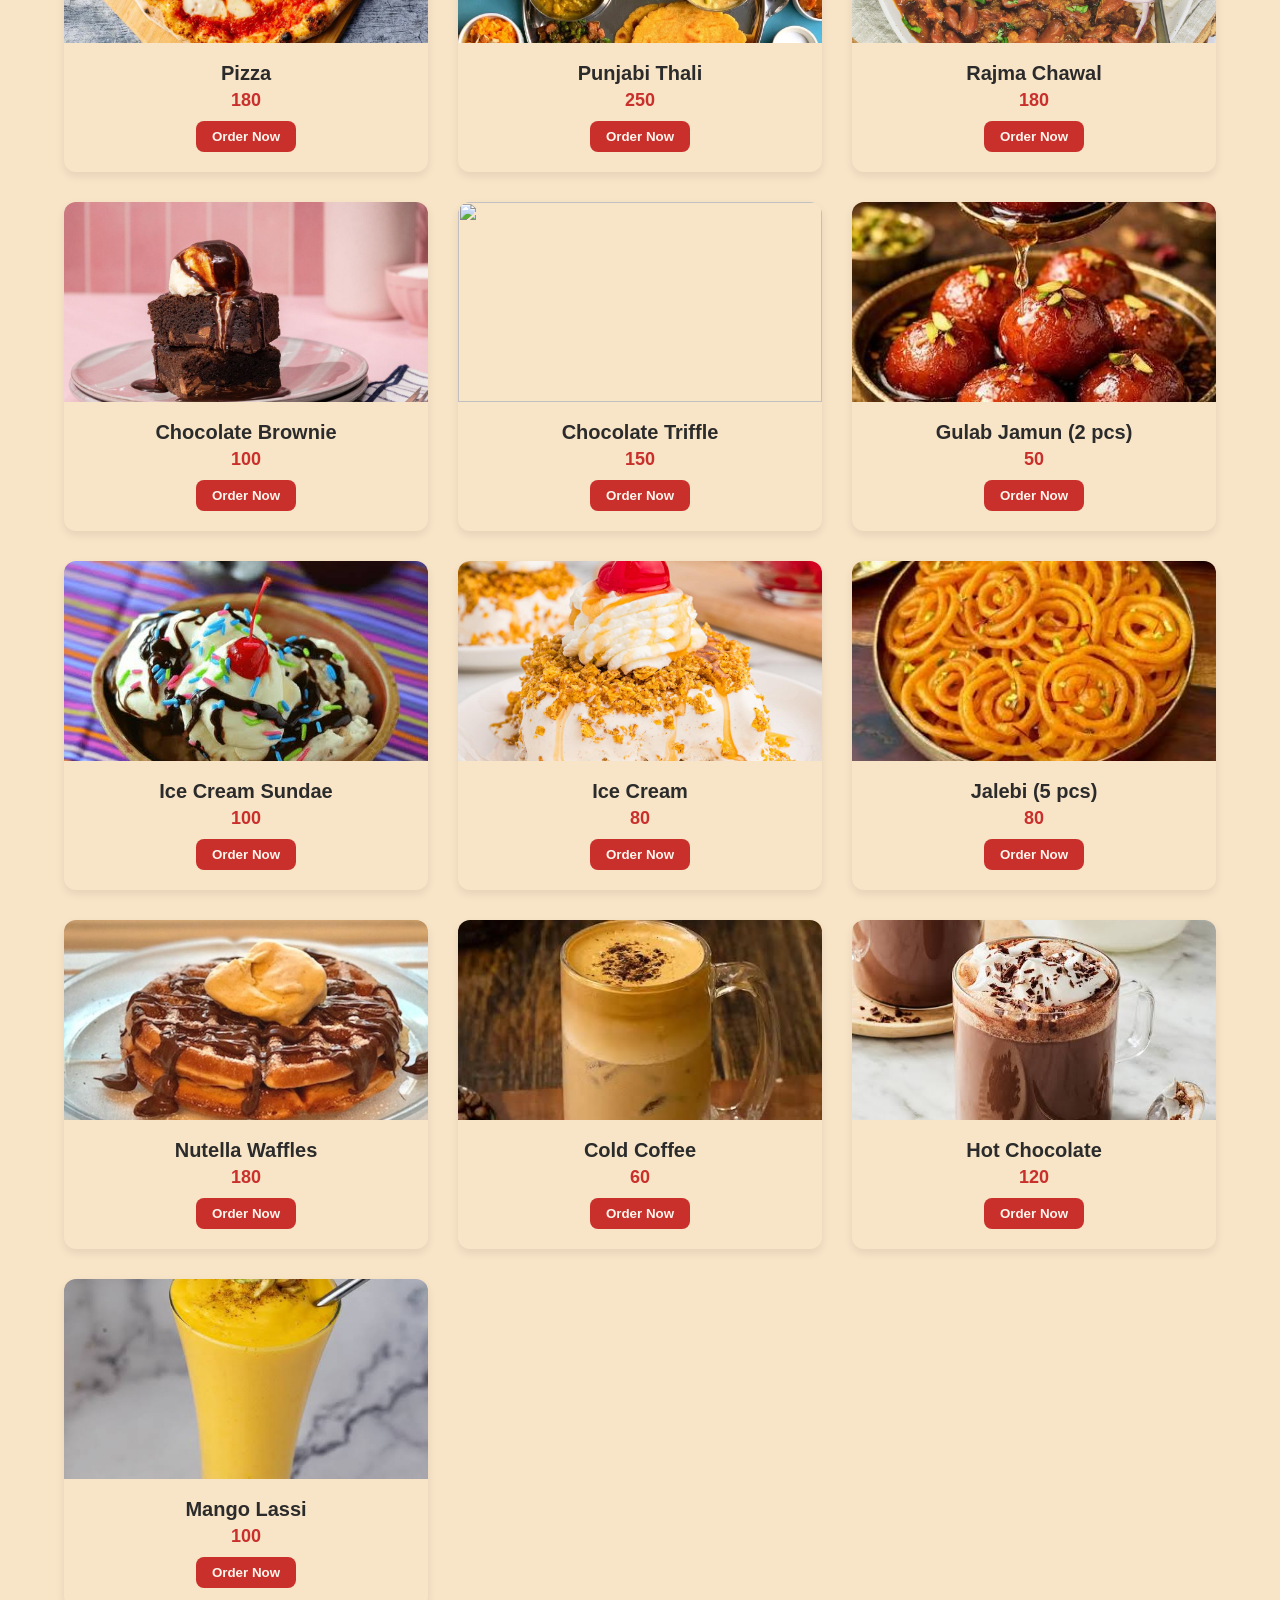
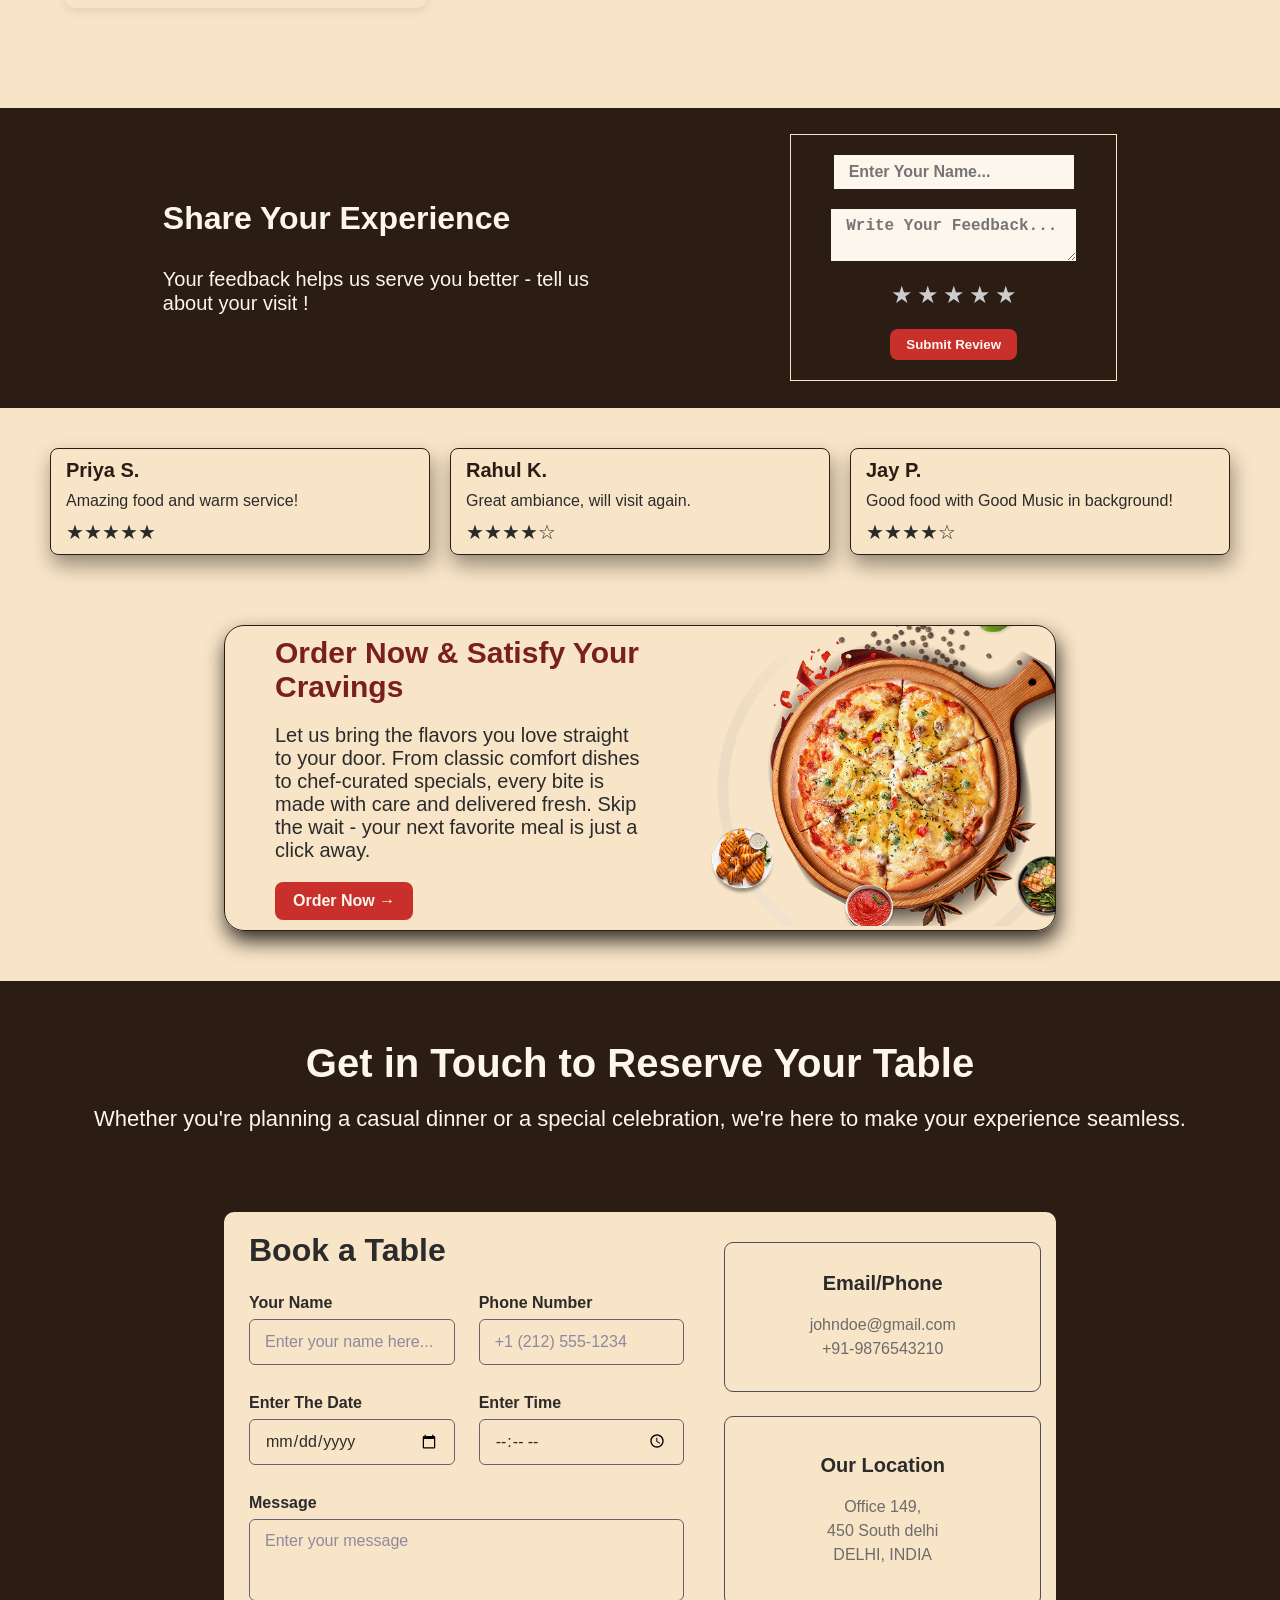
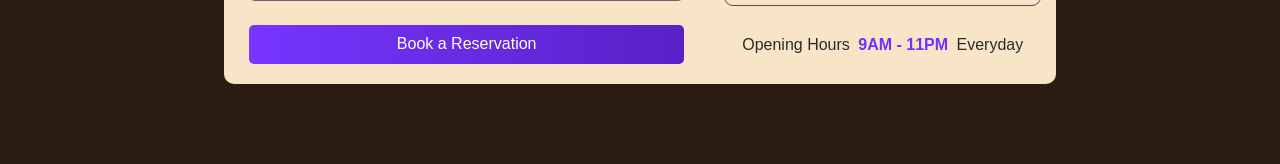
==== commit 34af944e: "Add reservation form logic - slot-availability check using find, validation, and booking storage" ====
--- a/index.html
+++ b/index.html
@@ -218,14 +218,14 @@
                         <div class="form-group">
                             <label>Your Name</label>
                             <div class="input-box">
-                                <input type="text" placeholder="Enter your name here...">
+                                <input type="text" class="input-name" placeholder="Enter your name here...">
                             </div>
                         </div>
 
                         <div class="form-group">
                             <label>Phone Number</label>
                             <div class="input-box">
-                                <input type="tel" placeholder="+1 (212) 555-1234">
+                                <input type="tel" class="input-num" placeholder="+1 (212) 555-1234">
                             </div>
                         </div>
                     </div>
@@ -234,14 +234,14 @@
                         <div class="form-group">
                             <label>Enter The Date</label>
                             <div class="input-box">
-                                <input type="text" placeholder="06/11/25">
+                                <input type="date" class="input-date" placeholder="06/11/25">
                             </div>
                         </div>
 
                         <div class="form-group">
                             <label>Enter Time</label>
                             <div class="input-box">
-                                <input type="text" placeholder="06:00:00">
+                                <input type="time" class="input-time" placeholder="06:00:00">
                             </div>
                         </div>
                     </div>
@@ -249,7 +249,7 @@
                     <div class="form-group message-group">
                         <label>Message</label>
                         <div class="message-box">
-                            <textarea placeholder="Enter your message"></textarea>
+                            <textarea class="input-msg" placeholder="Enter your message"></textarea>
                         </div>
                     </div>
 
@@ -279,6 +279,7 @@
                     Everyday
                 </div>
             </div>
+        </div>
     </main>
 
     <script src="menu.js"></script>
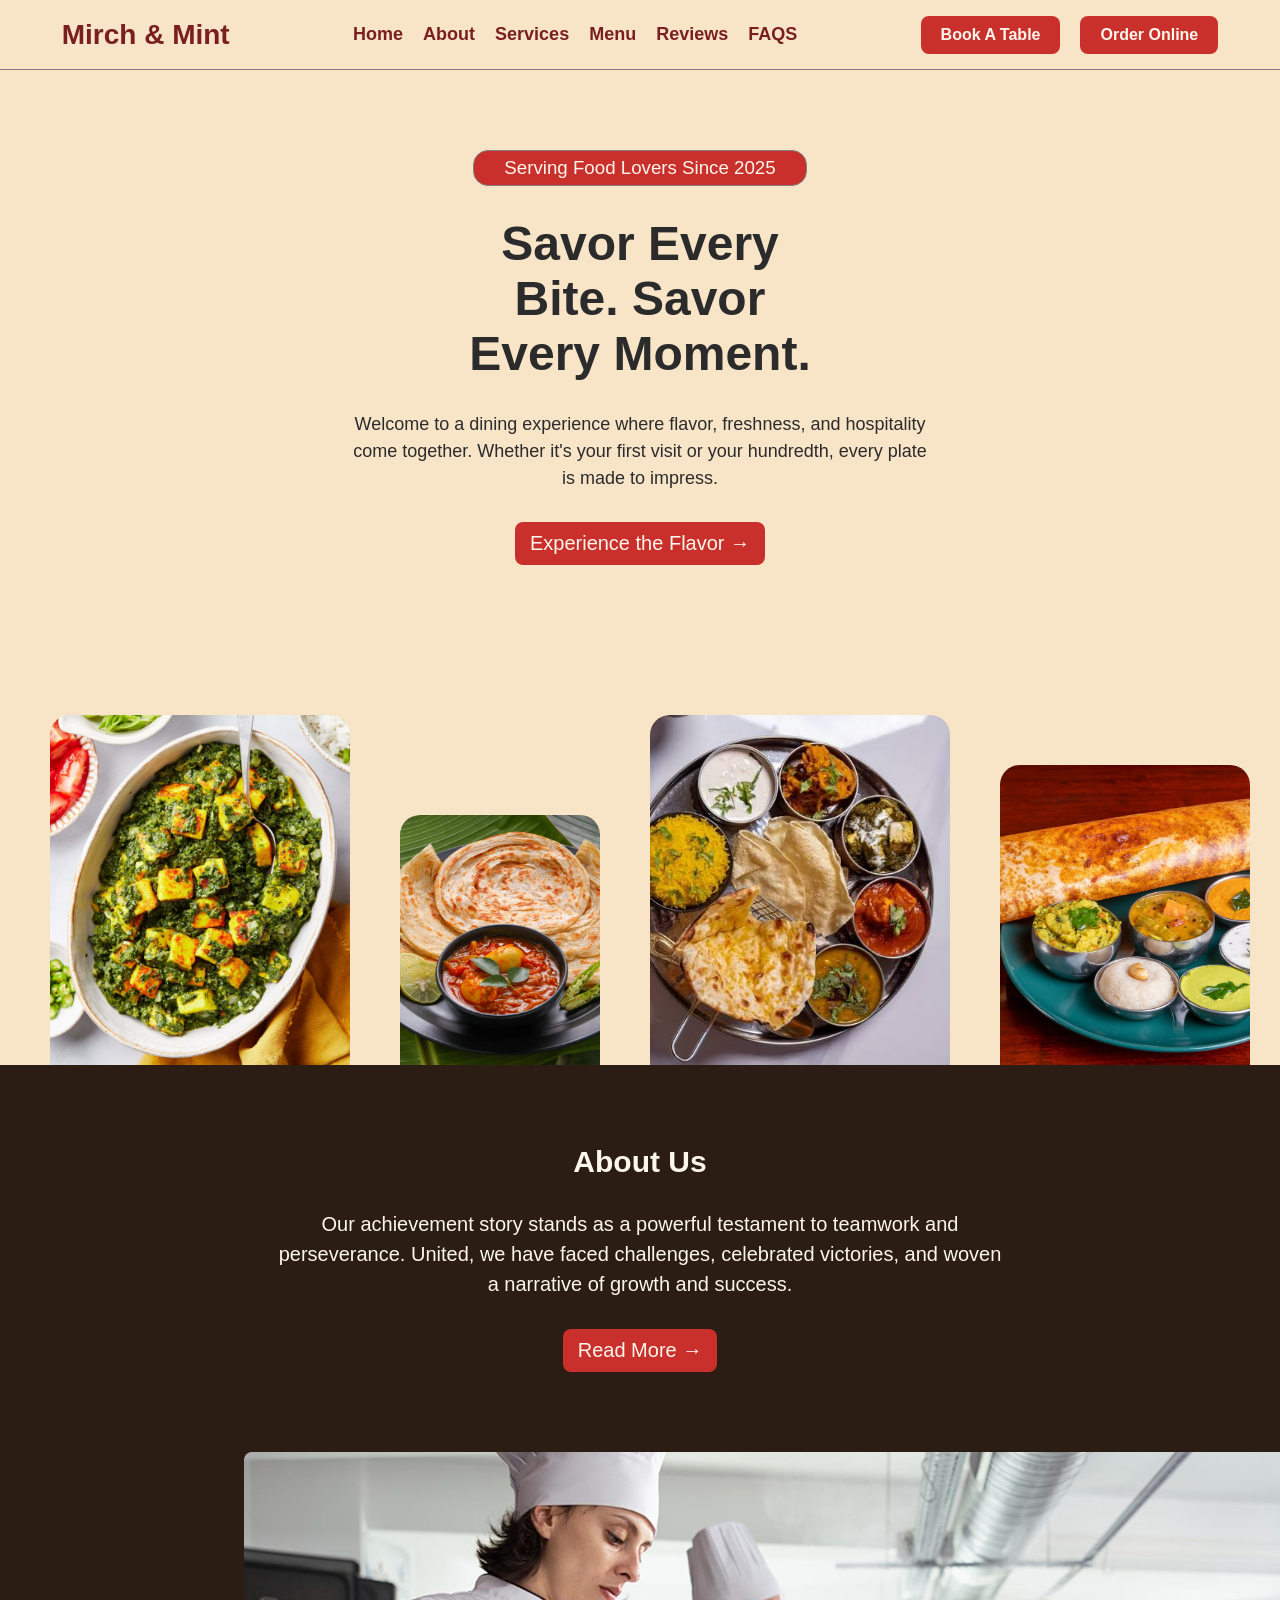
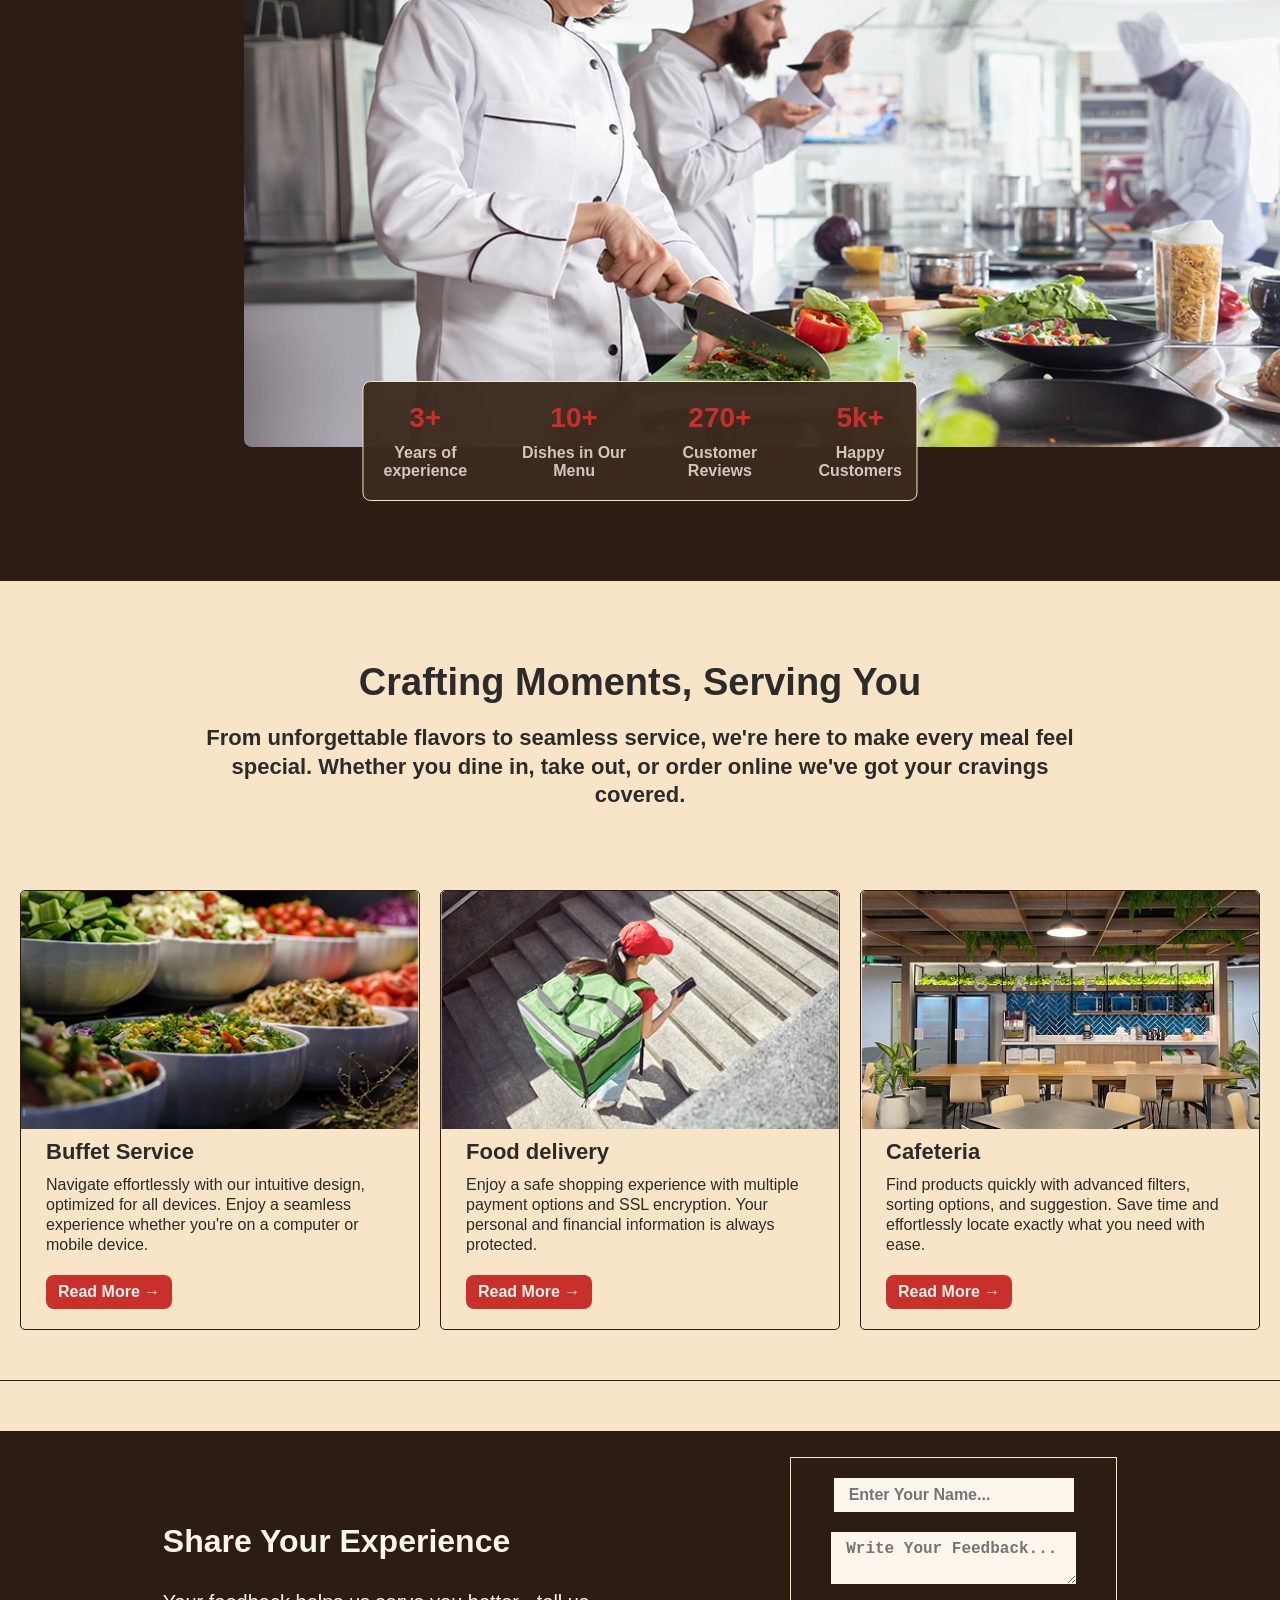
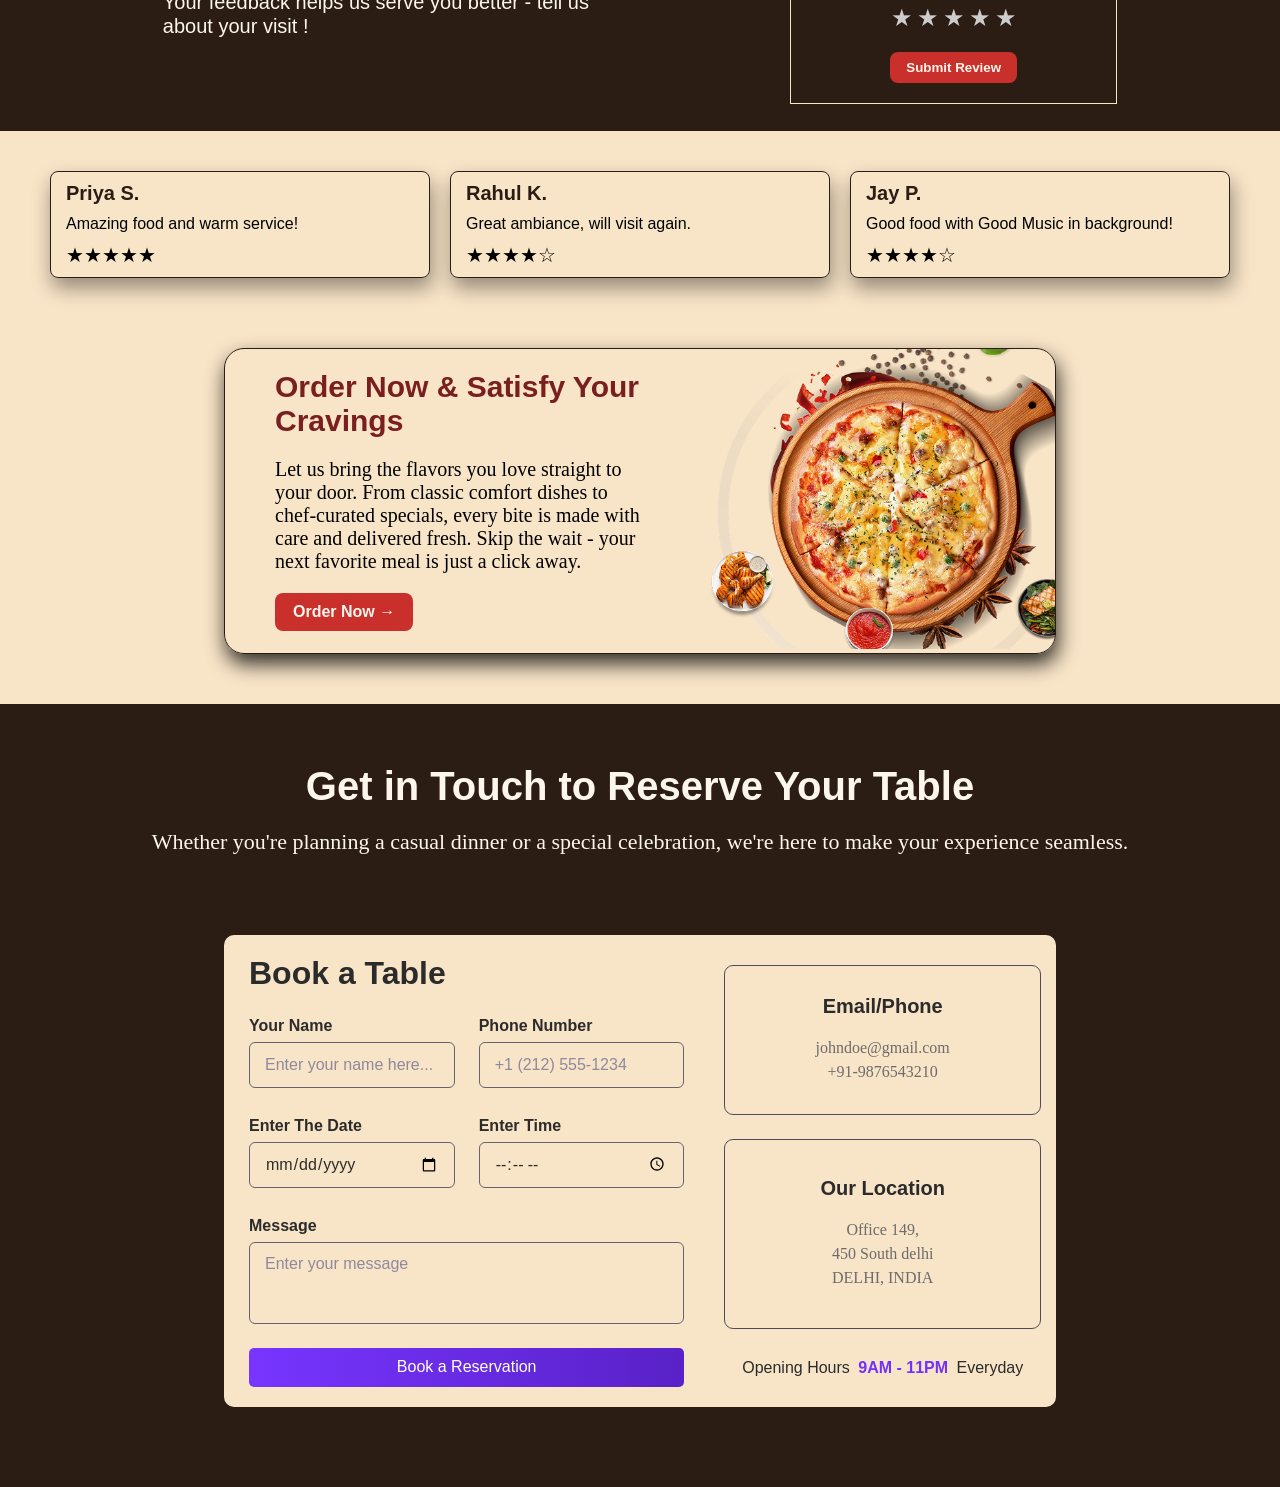
==== commit d5020157: "Add menu.html as separate page - full menu data, category filter, and rendering" ====
--- a/index.html
+++ b/index.html
@@ -24,7 +24,7 @@
                 <a href="#services">
                     <li>Services</li>
                 </a>
-                <a href="#menu">
+                <a href="menu.html">
                     <li>Menu</li>
                 </a>
                 <a href="#reviews">
@@ -139,25 +139,6 @@
                 </div>
             </div>
         </div>
-
-    </main>
-
-    <main id="menu" class="menu-content">
-
-        <div class="menu-heading">
-            <h1>Our Menu</h1>
-            <p>"Hungry? We Deliver in Just 30 Minutes"</p>
-        </div>
-
-        <select class="category-filter" name="" id="">
-            <option value="All">All</option>
-            <option value="Starters">Starters</option>
-            <option value="Main Course">Main Course</option>
-            <option value="Desserts">Desserts</option>
-            <option value="Beverages">Beverages</option>
-        </select>
-
-        <div class="menu-grid"></div>
 
     </main>
 
@@ -282,7 +263,6 @@
         </div>
     </main>
 
-    <script src="menu.js"></script>
     <script src="script.js"></script>
 </body>
 
--- a/style.css
+++ b/style.css
@@ -371,87 +371,6 @@
     cursor: pointer;
 }
 
-.menu-heading {
-    display: flex;
-    justify-content: center;
-    flex-direction: column;
-    align-items: center;
-    gap: 10px;
-}
-
-.menu-heading h1,
-p {
-    color: var(--text-dark);
-    font-family: var(--main-font);
-}
-
-.category-filter {
-    display: block;
-    margin: 40px auto 30px;
-    padding: 10px 20px;
-    font-size: 16px;
-    font-family: var(--main-font);
-    border-radius: 8px;
-    border: 1px solid var(--dark-bgColor);
-    background-color: var(--dark-bgColor);
-    color: var(--text-light);
-    font-weight: bold;
-}
-
-.menu-grid {
-    display: grid;
-    grid-template-columns: repeat(auto-fit, minmax(280px, 1fr));
-    gap: 30px;
-    max-width: 90%;
-    margin: 0 auto 100px;
-}
-
-.dishes-card {
-    background-color: var(--main-bgColor);
-    border-radius: 12px;
-    overflow: hidden;
-    text-align: center;
-    padding-bottom: 20px;
-    box-shadow: 0 4px 10px rgba(0, 0, 0, 0.08);
-}
-
-.dishes-card img {
-    width: 100%;
-    height: 200px;
-    object-fit: cover;
-}
-
-.dishes-card h3 {
-    font-family: var(--main-font);
-    color: var(--text-dark);
-    margin: 15px 0 5px;
-    font-size: 20px;
-}
-
-.dishes-card p {
-    font-family: var(--main-font);
-    color: var(--btn-color);
-    font-weight: bold;
-    font-size: 18px;
-    margin-bottom: 10px;
-}
-
-.order-now {
-    padding: 8px 16px;
-    border: none;
-    background-color: var(--btn-color);
-    color: var(--text-light);
-    border-radius: 8px;
-    font-family: var(--main-font);
-    font-weight: bold;
-    cursor: pointer;
-    transition: 125ms ease;
-}
-
-.order-now:hover {
-    background-color: var(--accent-green);
-}
-
 .review-content {
     display: flex;
     justify-content: center;
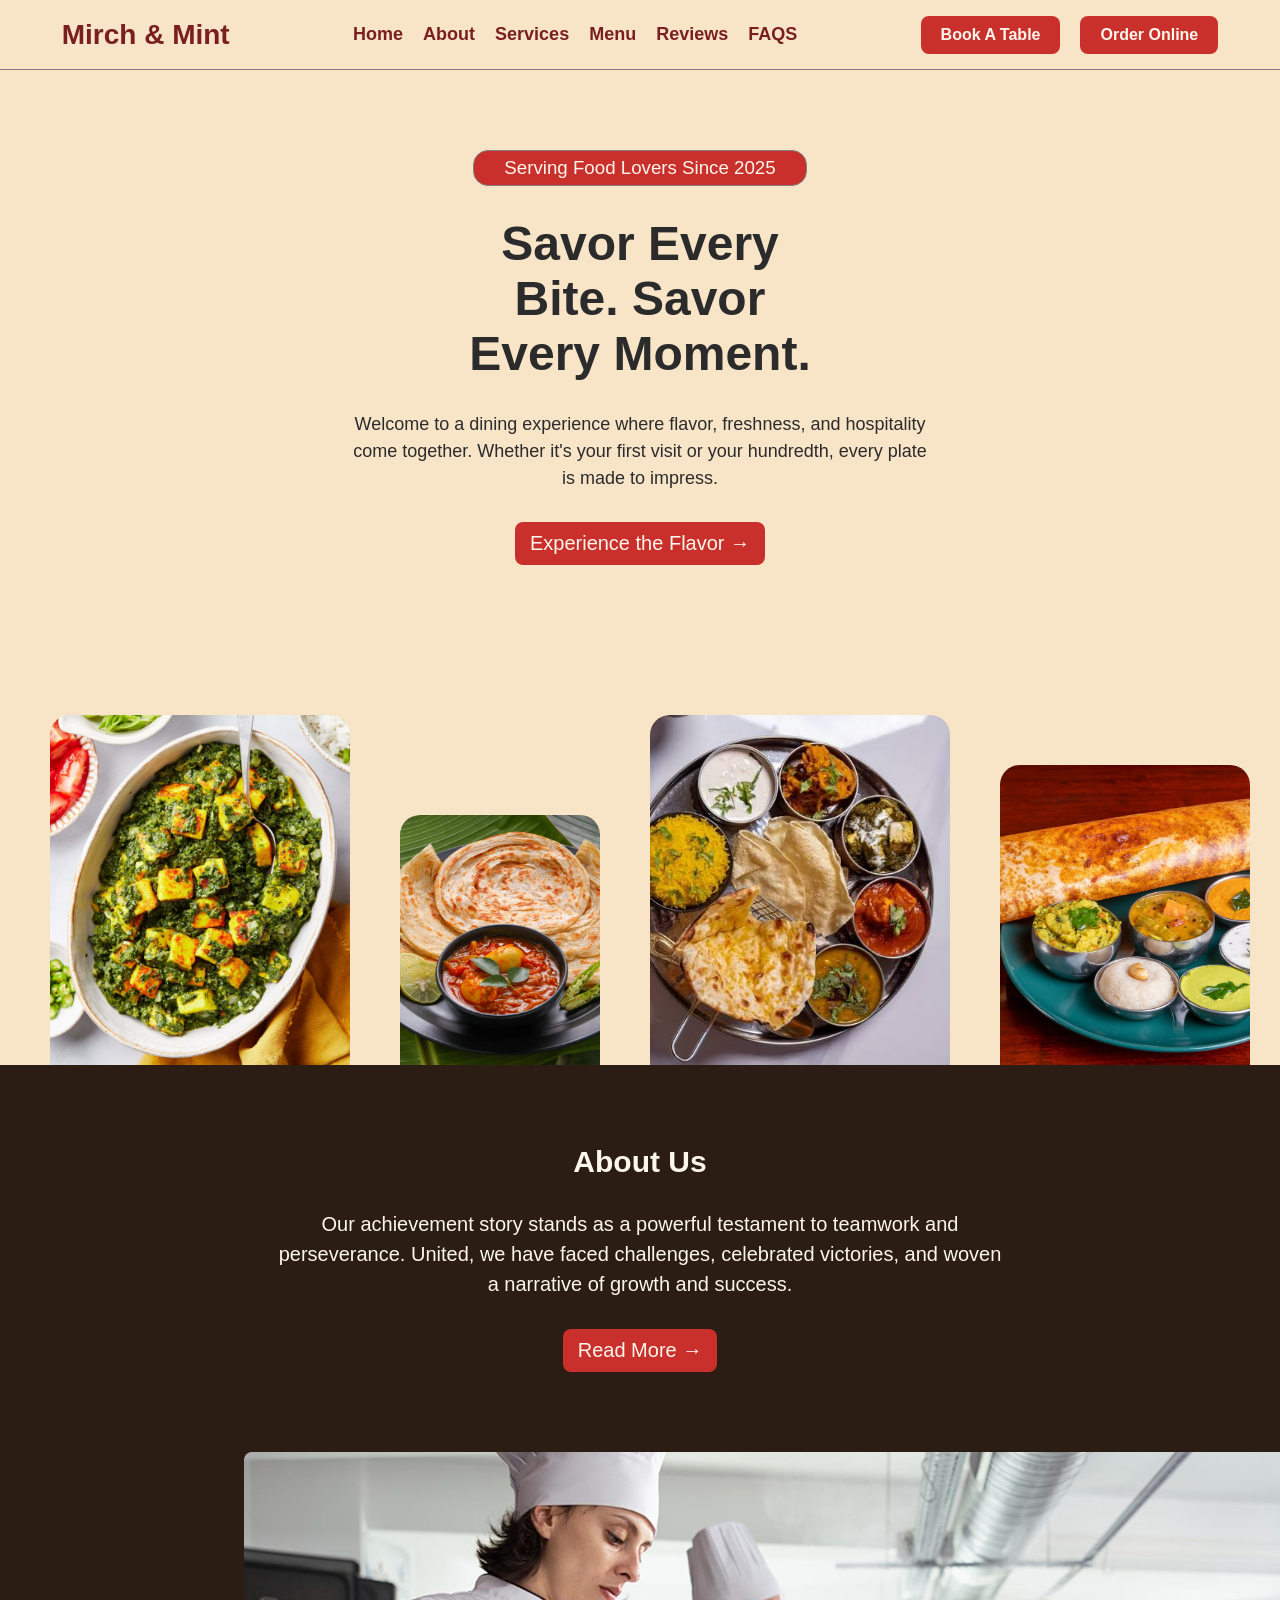
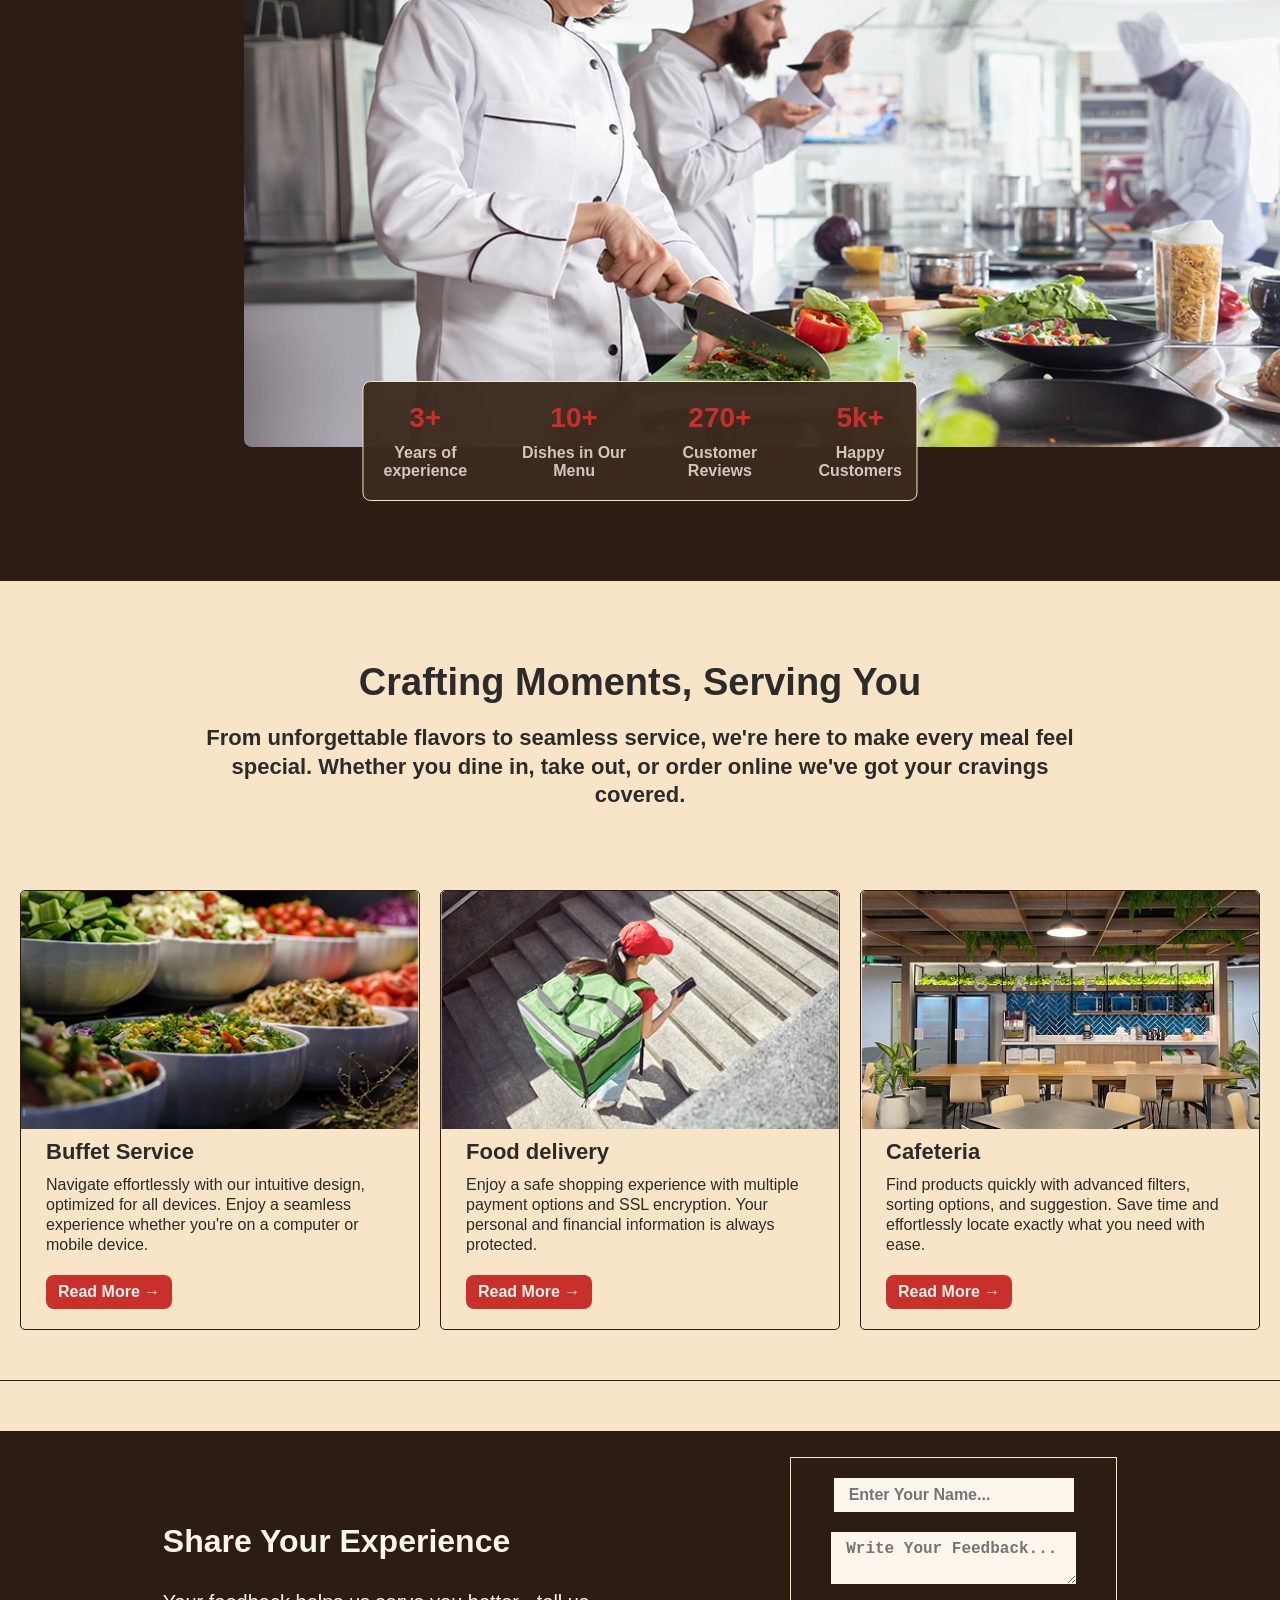
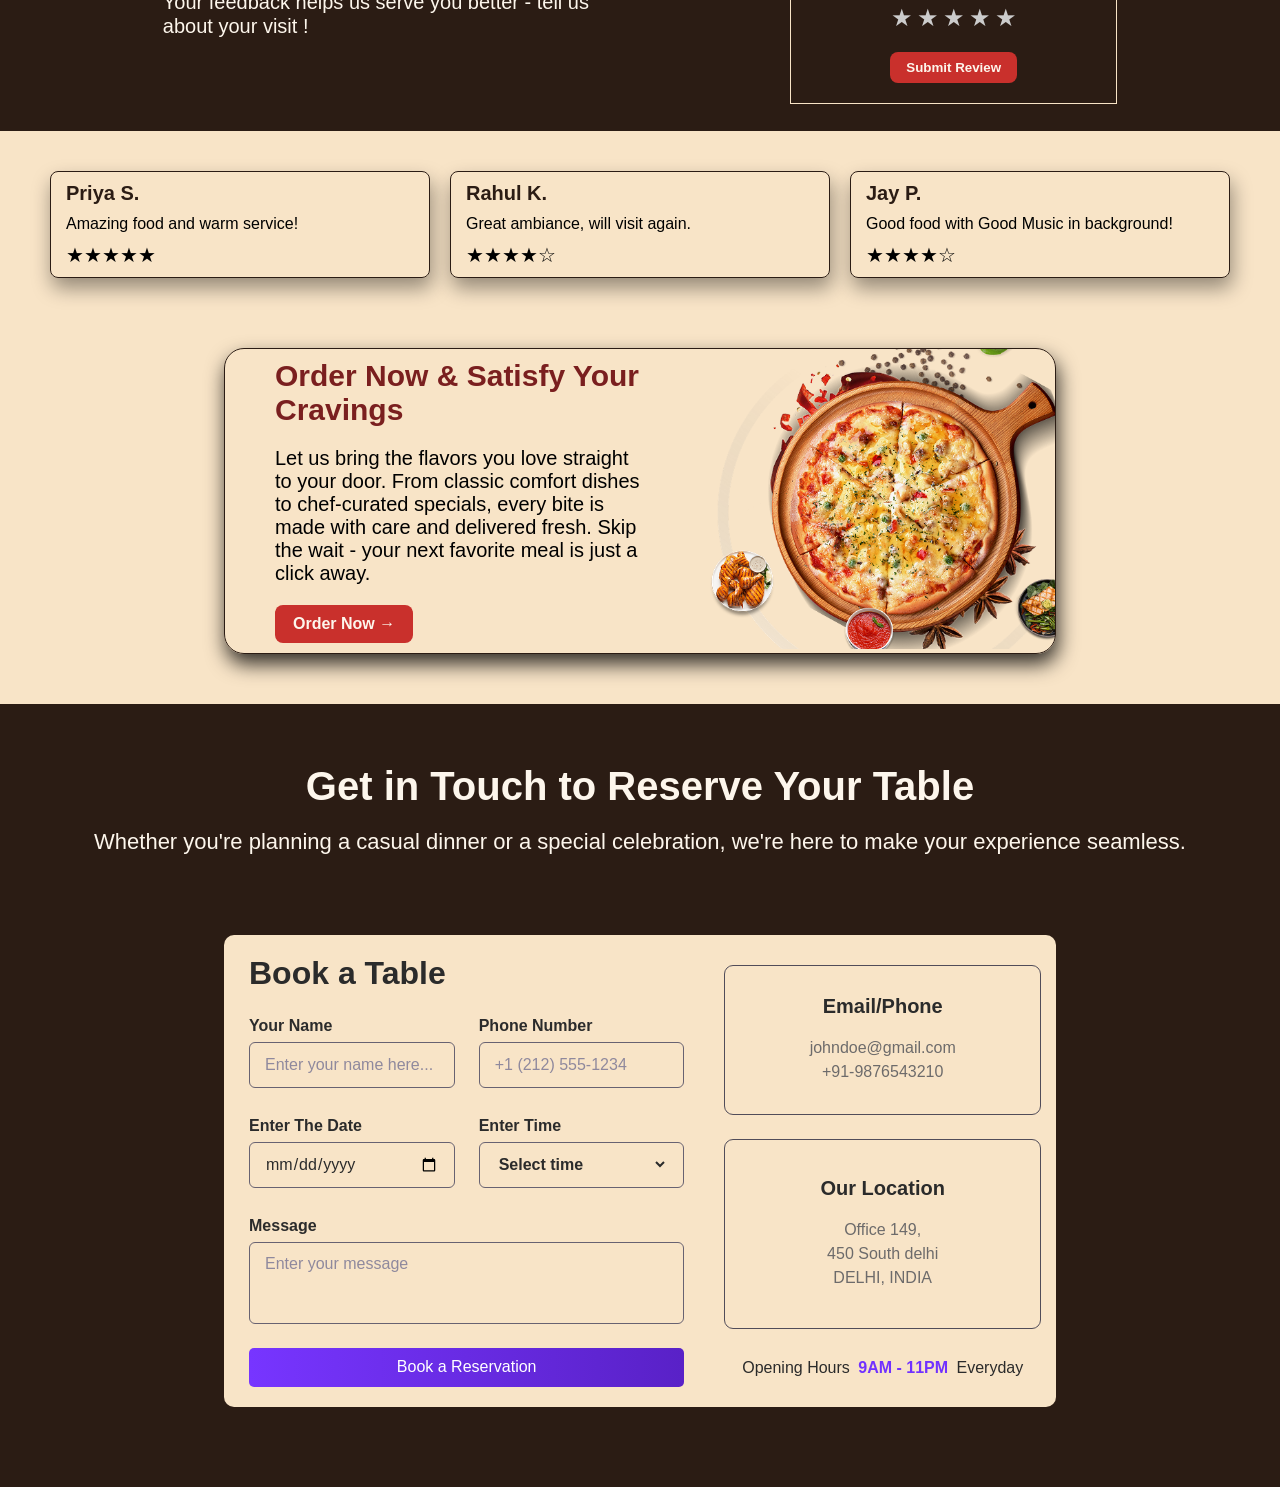
==== commit 1394a2ad: "Replace time input with 30-minute slot dropdown generated in JS, add select-time prompt" ====
--- a/index.html
+++ b/index.html
@@ -222,7 +222,7 @@
                         <div class="form-group">
                             <label>Enter Time</label>
                             <div class="input-box">
-                                <input type="time" class="input-time" placeholder="06:00:00">
+                                <select type="time" class="input-time" placeholder="06:00:00"></select>
                             </div>
                         </div>
                     </div>
--- a/style.css
+++ b/style.css
@@ -507,6 +507,7 @@
 .order-card p {
     font-size: 20px;
     margin-bottom: 20px;
+    font-family: var(--main-font);
 }
 
 .order-card .order-now {
@@ -551,6 +552,7 @@
 
 .reservation-heading p {
     color: var(--text-light);
+    font-family: var(--main-font);
     font-size: 22px;
 }
 
@@ -621,6 +623,17 @@
     color: #8f899d;
 }
 
+.input-box select {
+    width: 100%;
+    border: none;
+    outline: none;
+    background: transparent;
+    color: var(--text-dark);
+    font-size: 16px;
+    font-family: var(--main-font);
+    font-weight: bold;
+}
+
 .message-group {
     margin-top: 2px;
     margin-bottom: 24px;
@@ -703,6 +716,7 @@
     color: rgb(109, 107, 107);
     font-size: 16px;
     line-height: 24px;
+    font-family: var(--main-font);
 }
 
 .location-card {
@@ -721,4 +735,4 @@
     color: #7131ff;
     font-weight: 600;
     margin: 0 4px;
-}
+}
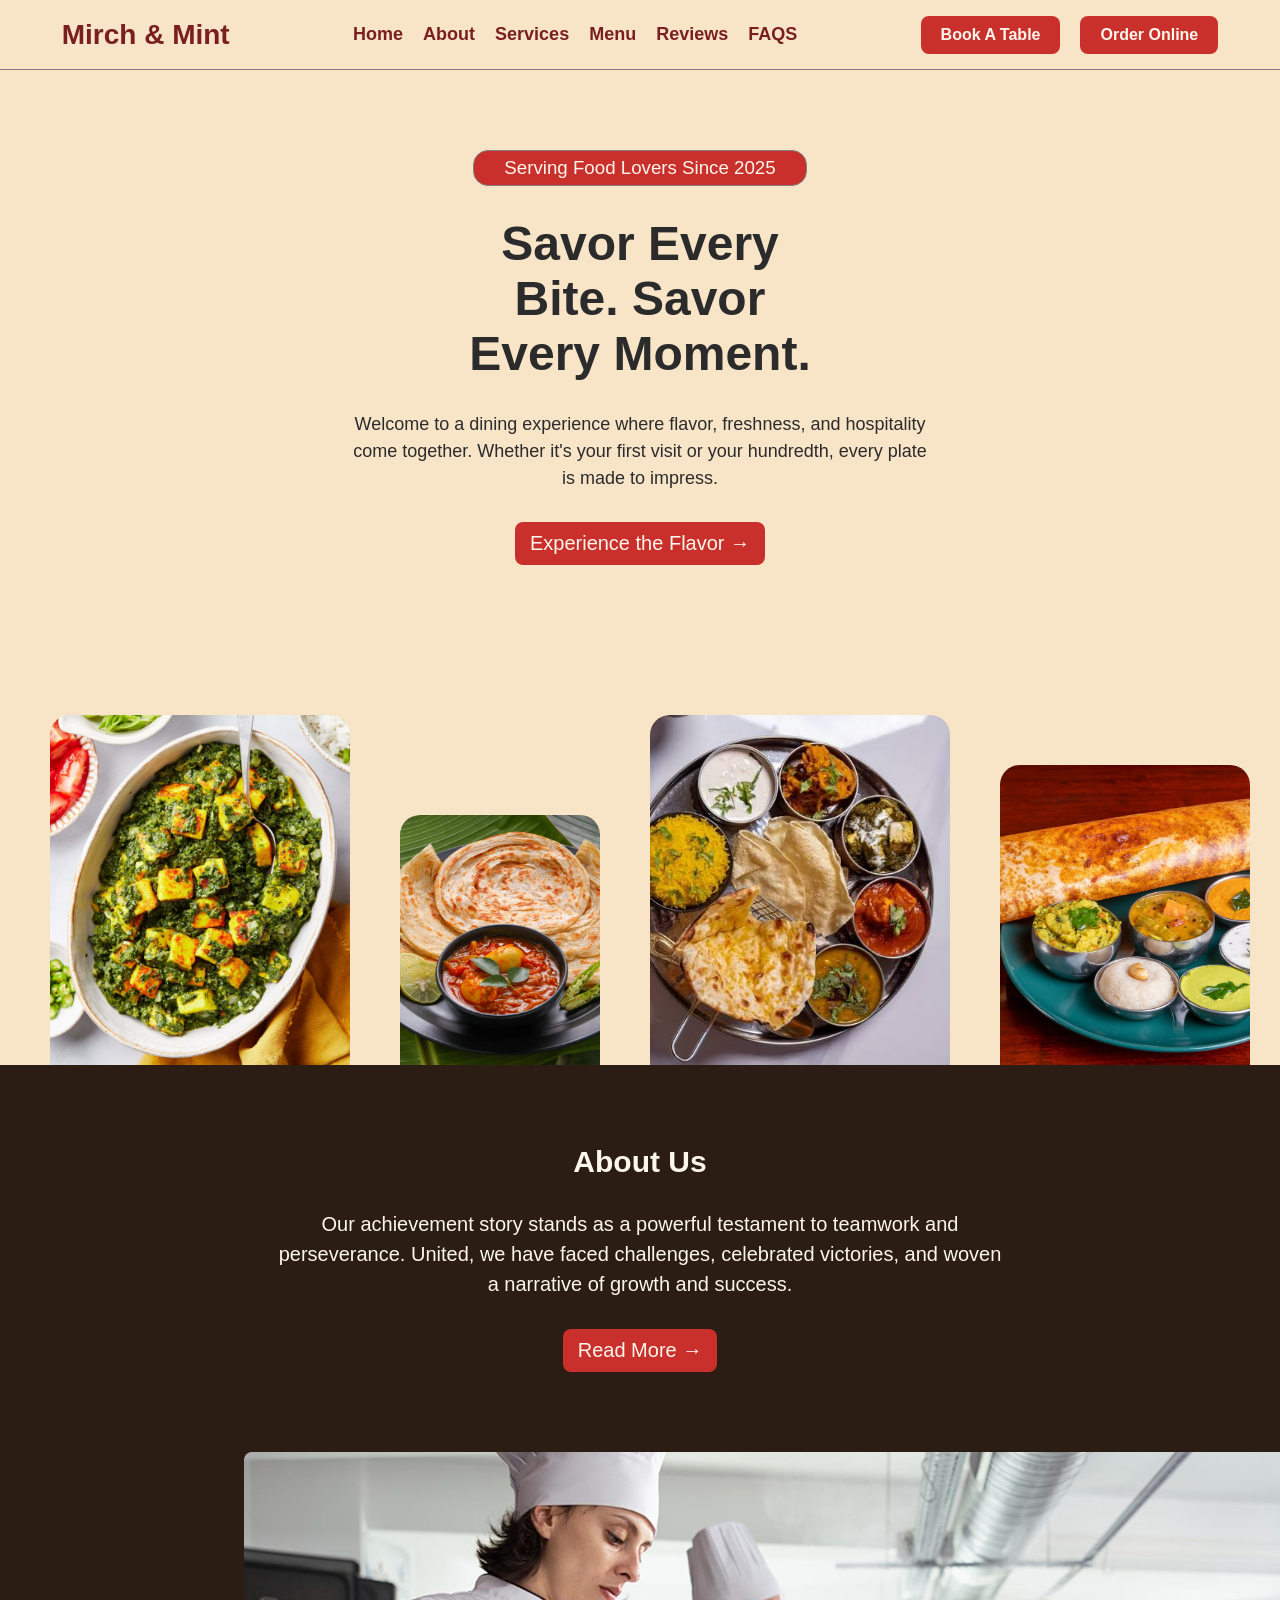
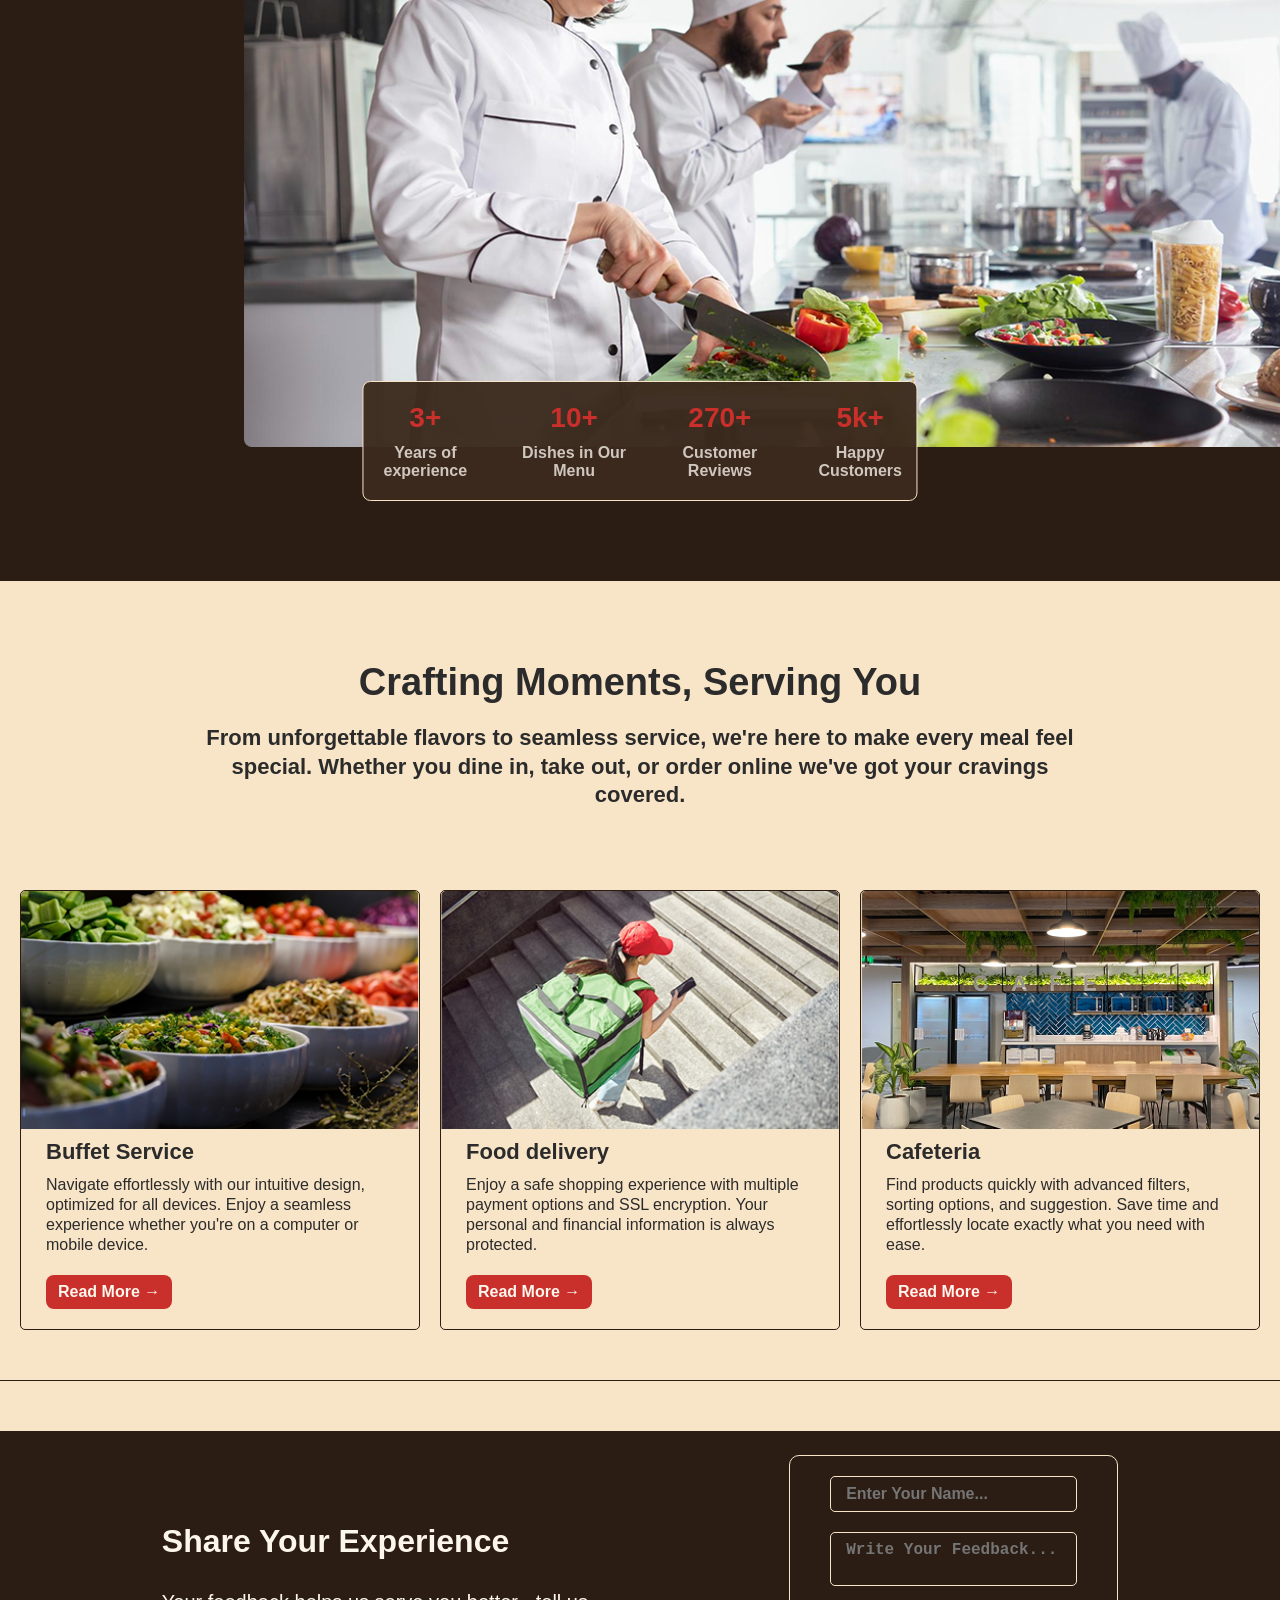
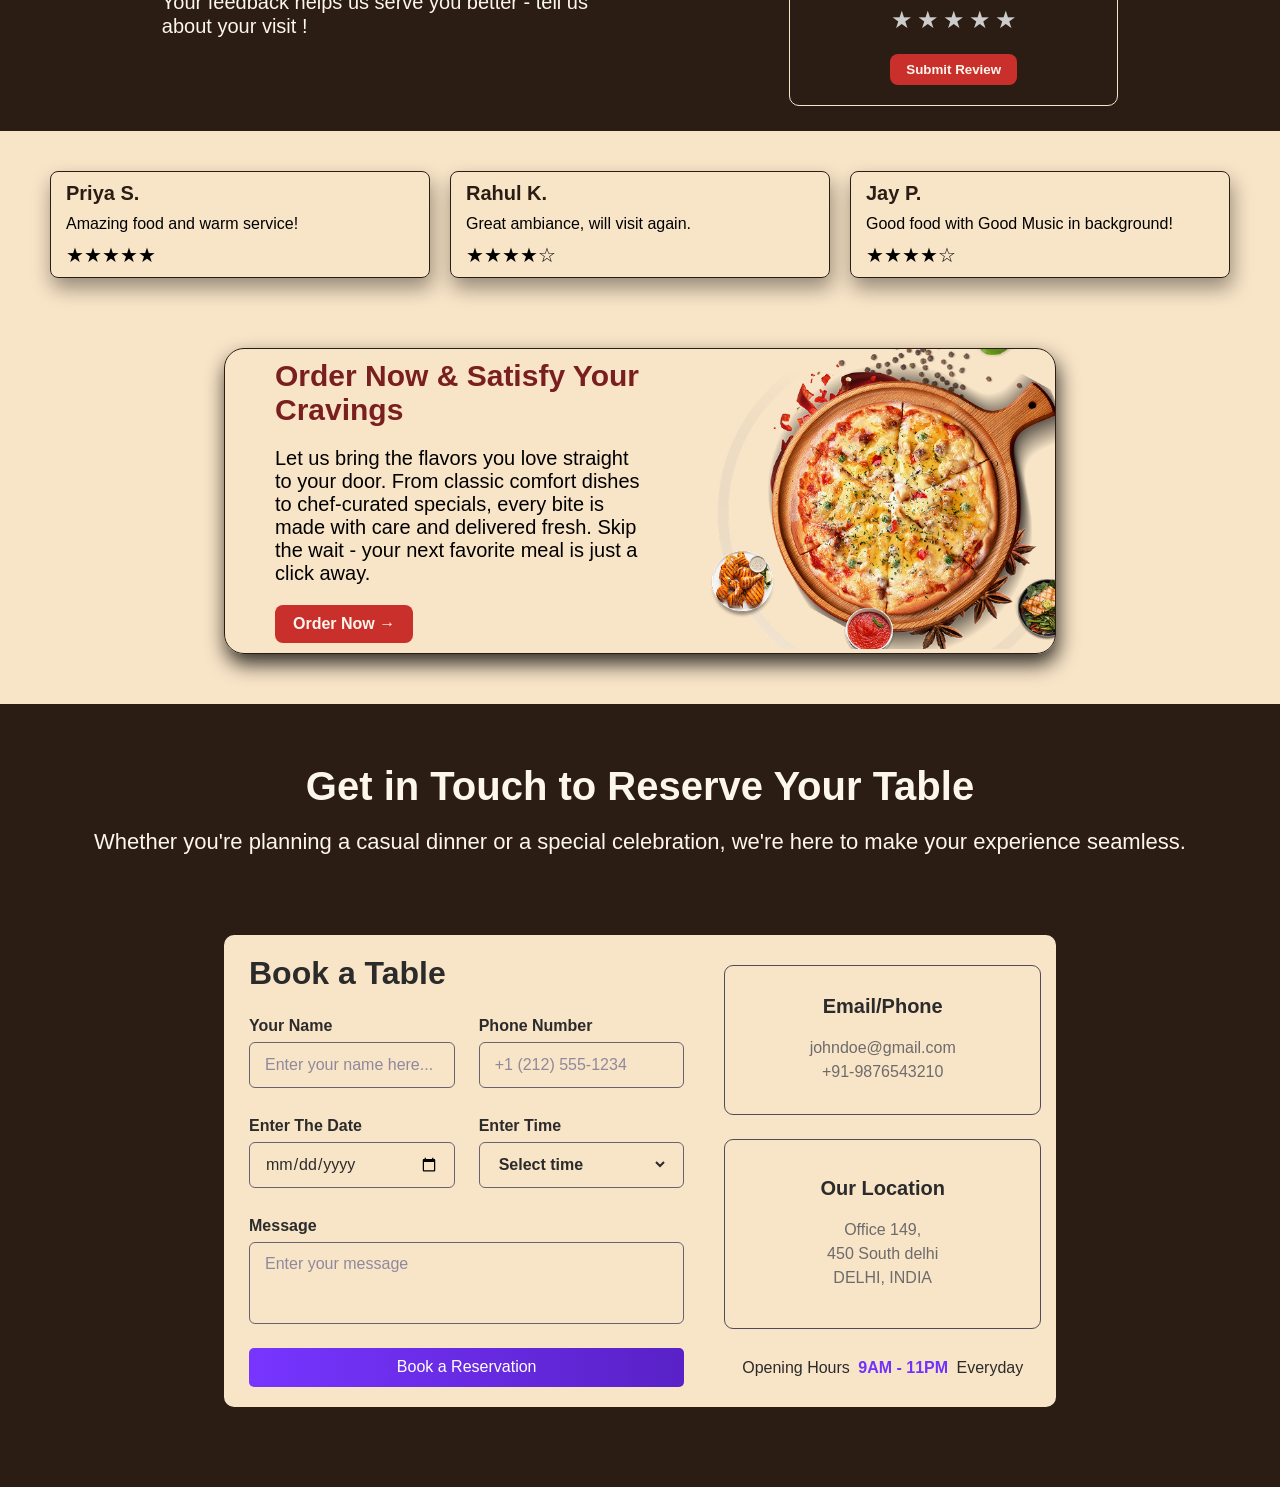
==== commit 5a15decf: "Reservation booking done with overlay card with different messages for both confirmed booking and no" ====
--- a/index.html
+++ b/index.html
@@ -263,6 +263,14 @@
         </div>
     </main>
 
+    <div class="overlay-container">
+        <div class="overlay-screen success">
+            <p class="js-tick">&check;</p>
+            <p class="js-msg"></p>
+            <button class="js-close">&times;</button>
+        </div>
+    </div>
+
     <script src="script.js"></script>
 </body>
 
--- a/style.css
+++ b/style.css
@@ -41,7 +41,7 @@
     position: fixed;
     left: 0;
     right: 0;
-    z-index: 1000;
+    z-index: 1;
 }
 
 h2 {
@@ -408,17 +408,21 @@
     border: 1px solid var(--main-bgColor);
     padding: 20px 40px;
     justify-content: center;
+    border-radius: 10px;
 }
 
 .review-form-content .input,
 .review {
     padding: 8px 15px;
-    background-color: var(--text-light);
-    border: none;
-    color: var(--text-dark);
+    border-radius: 5px;
+    width: 100%;
+    border: 1px solid var(--main-bgColor);
+    resize: none;
+    color: var(--main-bgColor);
     font-weight: bold;
     font-size: 16px;
     outline: none;
+    background: none;
 }
 
 .star {
@@ -735,4 +739,61 @@
     color: #7131ff;
     font-weight: 600;
     margin: 0 4px;
+}
+
+.overlay-container {
+    position: fixed;
+    top: 0;
+    left: 0;
+    background: rgba(0, 0, 0, 0.6);
+    display: none;
+    justify-content: center;
+    align-items: center;
+    width: 100%;
+    height: 100%;
+    z-index: 2;
+}
+
+.overlay-screen {
+    position: relative;
+    max-width: 300px;
+    padding: 20px;
+    border-radius: 10px;
+    text-align: center;
+    background-color: rgb(228, 224, 224);
+    min-height: 100px;
+}
+
+.js-tick {
+    height: 70px;
+    width: 70px;
+    font-size: 30px;
+    margin: 0 auto 20px auto;
+    display: flex;
+    justify-content: center;
+    align-items: center;
+    border-radius: 50%;    
+}
+
+.success .js-tick {
+    color: white;
+}
+
+.error .js-tick {
+    color: white;
+}
+
+.js-msg {
+    font-family: var(--main-font);
+    font-weight: bold;
+}
+
+.js-close {
+    position: absolute;
+    top: 8px;
+    right: 15px;
+    border: none;
+    background-color: transparent;
+    font-size: 28px;
+    cursor: pointer;
 }
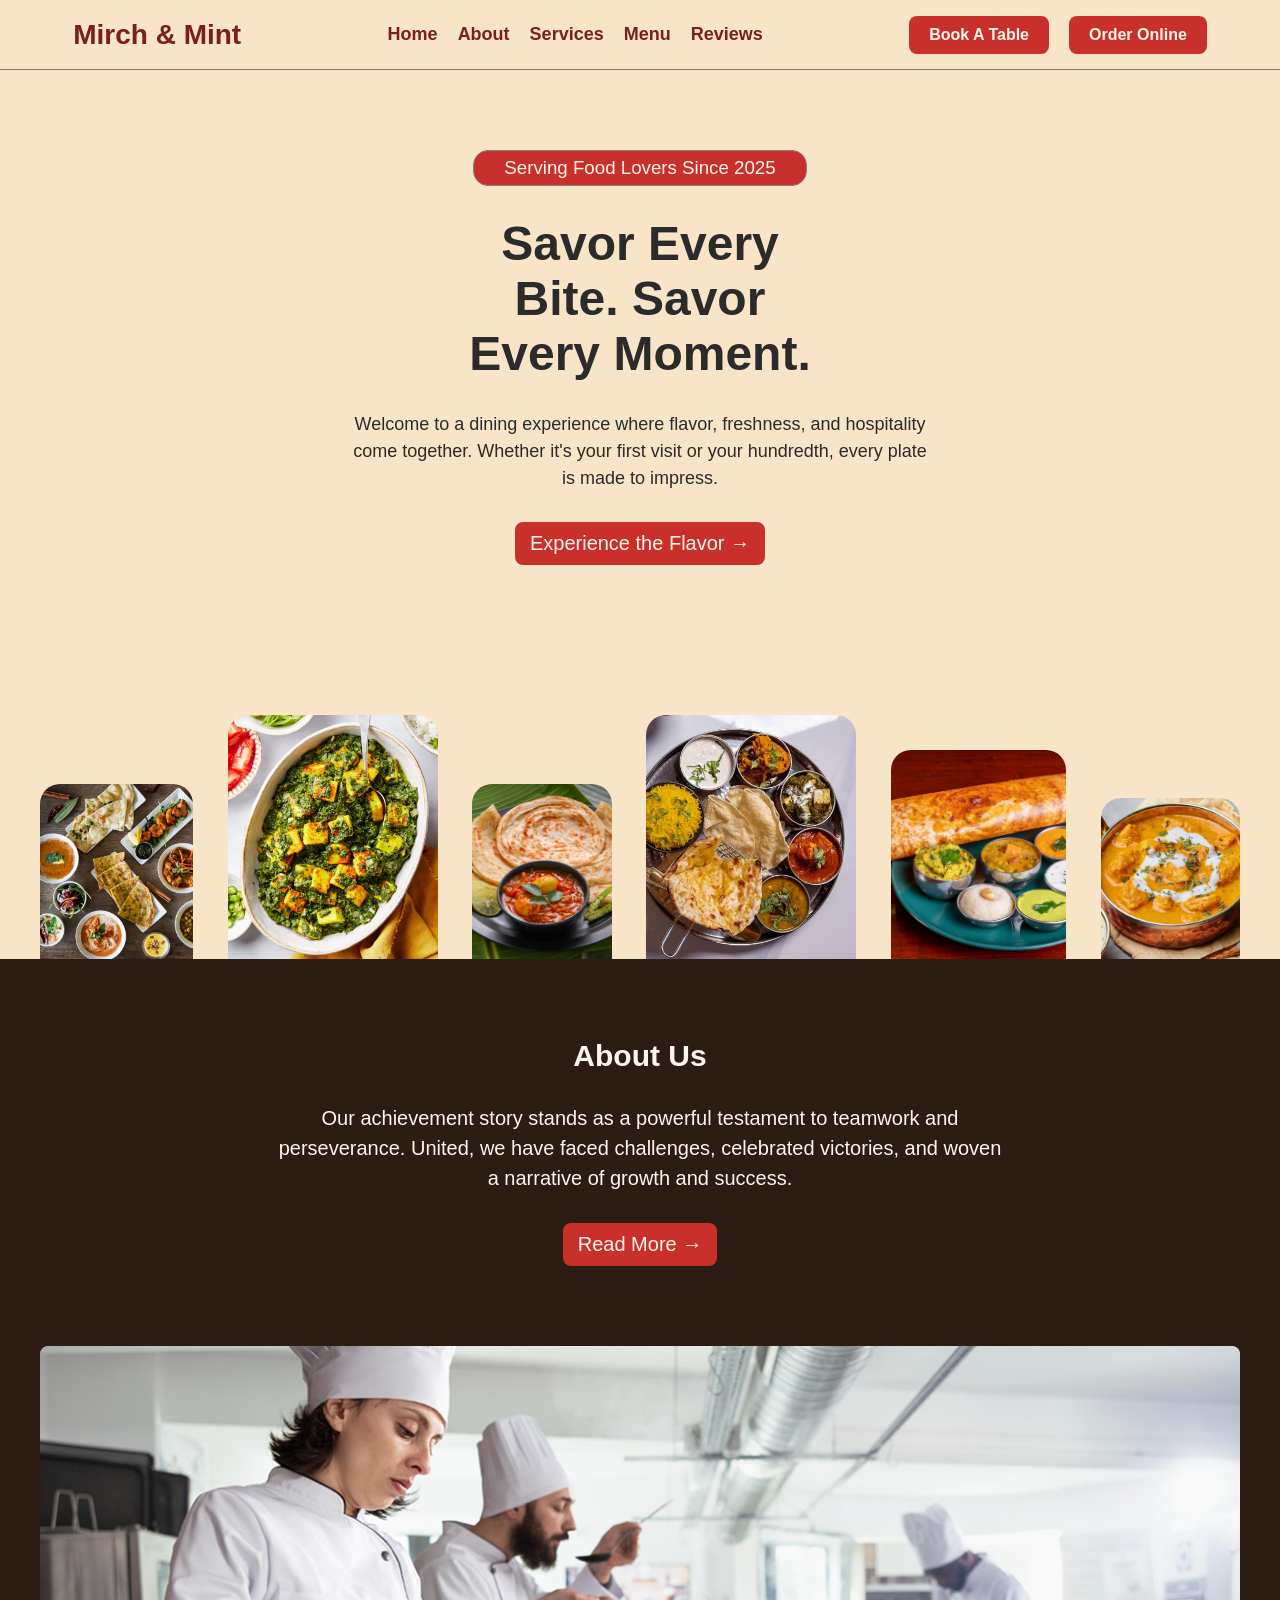
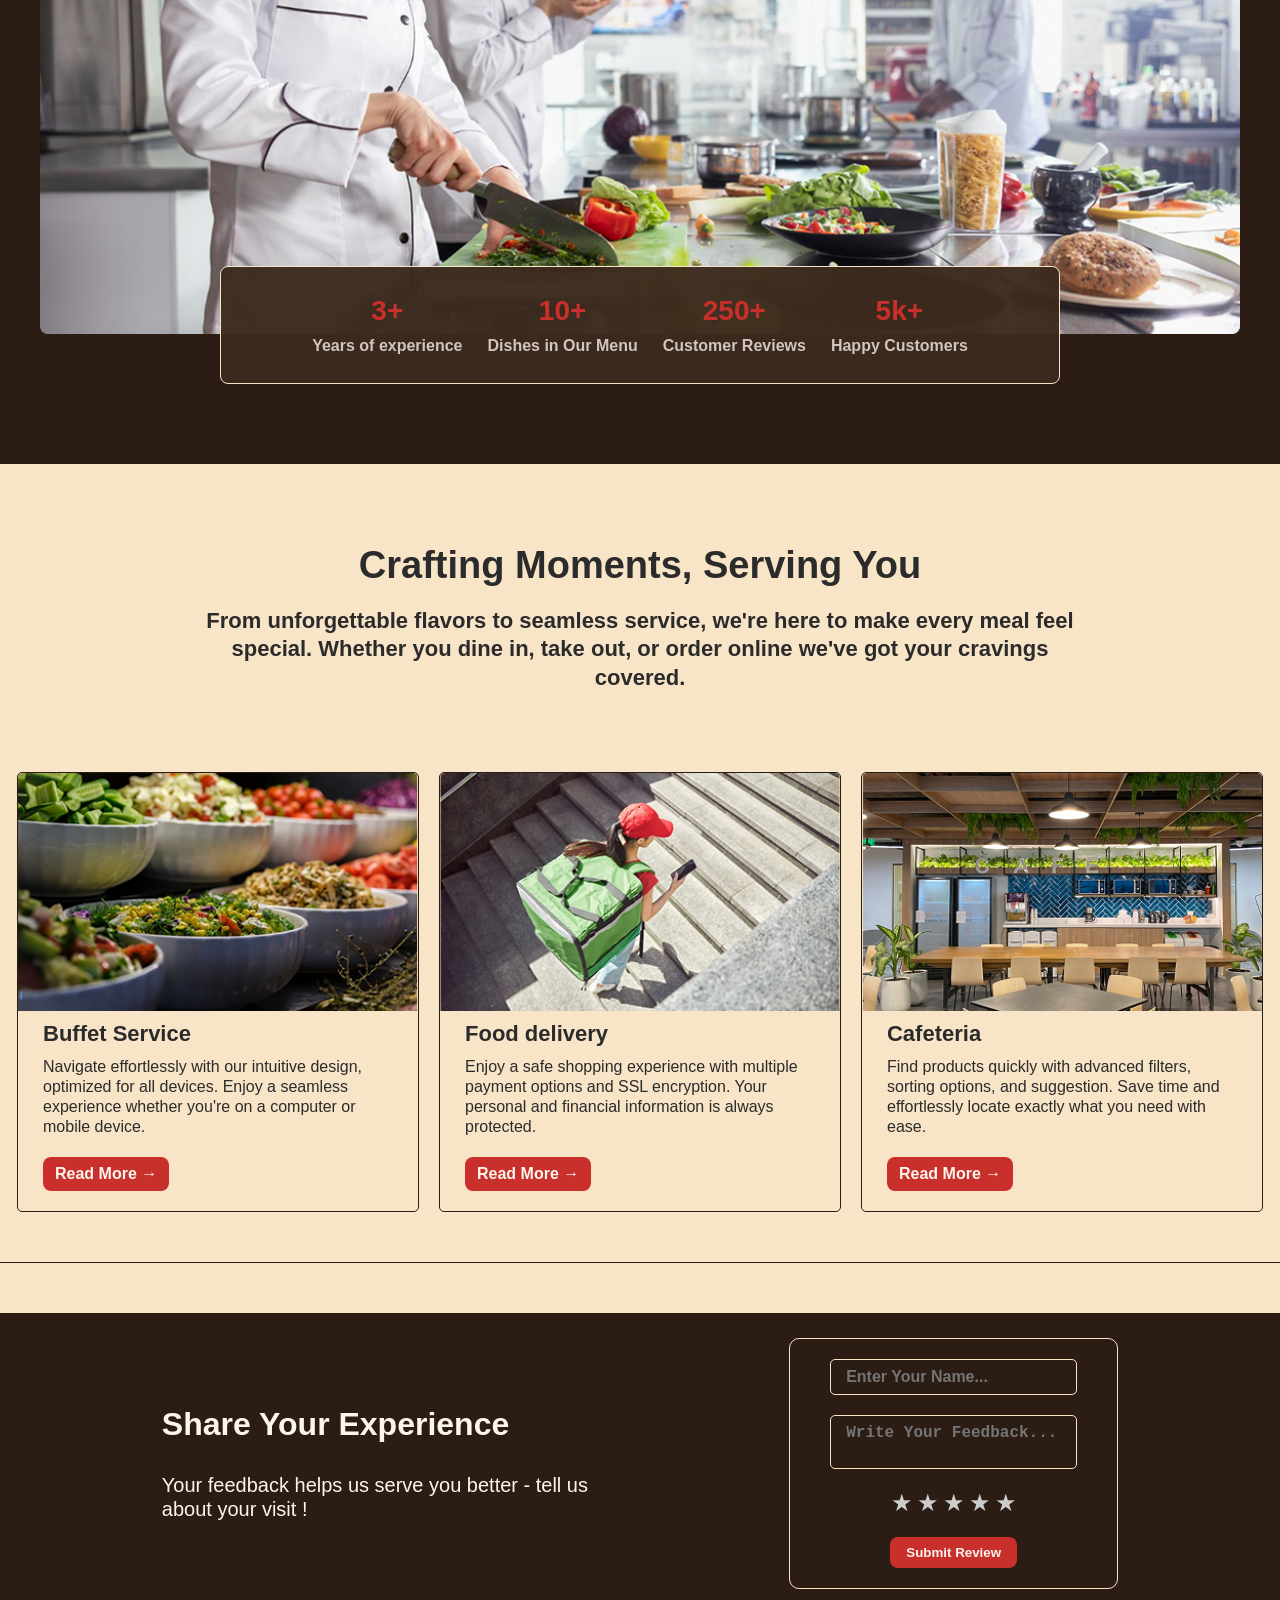
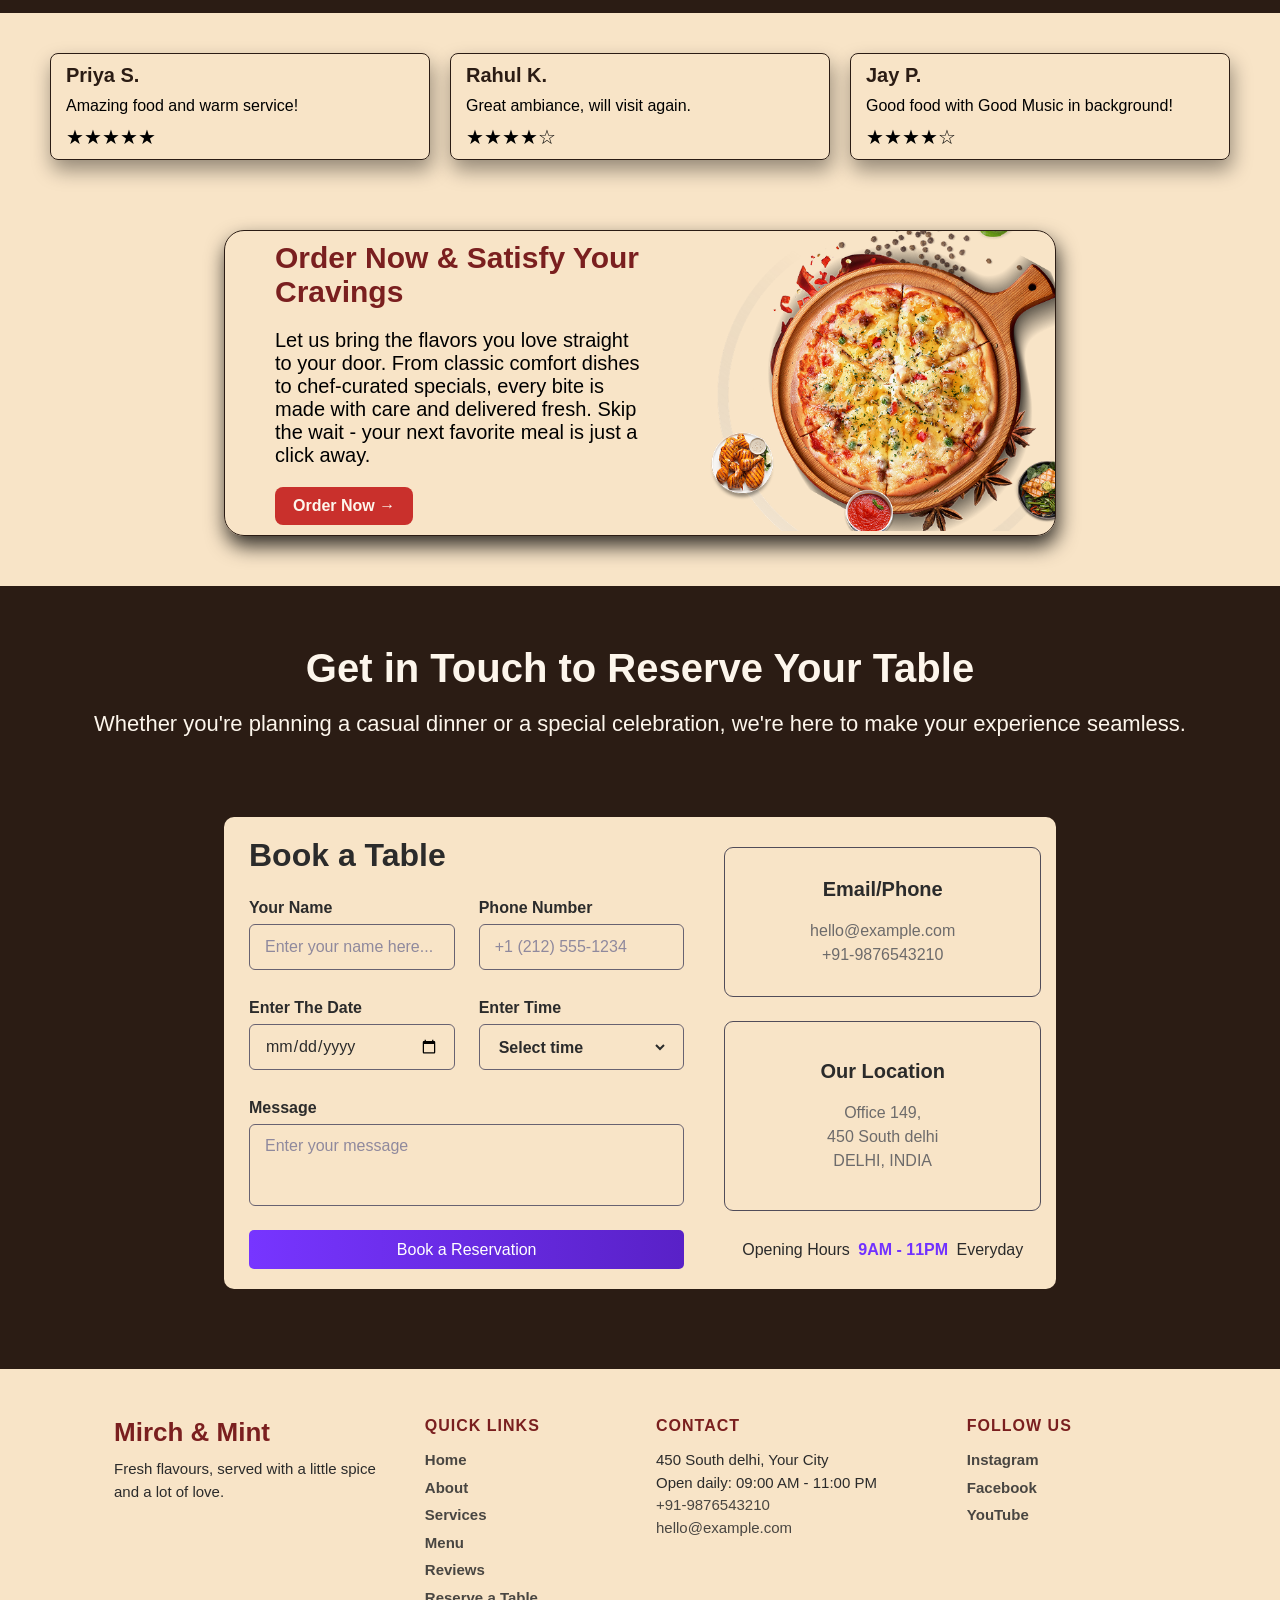
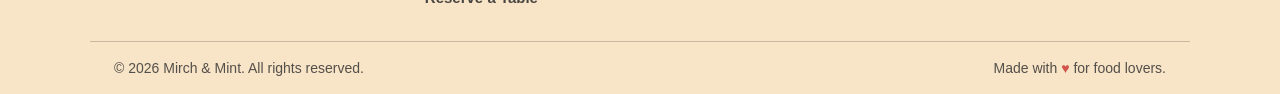
==== commit c46e94ed: "Add footer, responsive layout and hamburger menu, fix duplicate review bug and save reviews" ====
--- a/index.html
+++ b/index.html
@@ -13,6 +13,13 @@
         <div class="name">
             <h2>Mirch & Mint</h2>
         </div>
+
+        <button class="hamburger" aria-label="Open menu">
+            <span></span>
+            <span></span>
+            <span></span>
+        </button>
+
         <nav class="links">
             <ul>
                 <a href="#home">
@@ -30,14 +37,11 @@
                 <a href="#reviews">
                     <li>Reviews</li>
                 </a>
-                <a href="">
-                    <li>FAQS</li>
-                </a>
             </ul>
         </nav>
         <div class="btns">
             <a href="#reservation"><button class="book-table">Book A Table</button></a>
-            <button class="order-online">Order Online</button>
+            <a href="menu.html"><button class="order-online">Order Online</button></a>
         </div>
     </header>
 
@@ -52,7 +56,7 @@
         </div>
 
         <div class="experience-btn">
-            <button>Experience the Flavor &rarr;</button>
+            <a href="menu.html"><button>Experience the Flavor &rarr;</button></a>
         </div>
 
         <div class="image-container">
@@ -111,7 +115,7 @@
                     <h3>Buffet Service</h3>
                     <p>Navigate effortlessly with our intuitive design, optimized for all devices. Enjoy a seamless
                         experience whether you're on a computer or mobile device.</p>
-                    <button>Read More &rarr;</button>
+                    <a href="menu.html"><button>Read More &rarr;</button></a>
                 </div>
             </div>
 
@@ -123,7 +127,7 @@
                     <h3>Food delivery</h3>
                     <p>Enjoy a safe shopping experience with multiple payment options and SSL encryption. Your personal
                         and financial information is always protected.</p>
-                    <button>Read More &rarr;</button>
+                    <a href="menu.html"><button>Read More &rarr;</button></a>
                 </div>
             </div>
 
@@ -135,7 +139,7 @@
                     <h3>Cafeteria</h3>
                     <p>Find products quickly with advanced filters, sorting options, and suggestion. Save time and
                         effortlessly locate exactly what you need with ease.</p>
-                    <button>Read More &rarr;</button>
+                    <a href="menu.html"><button>Read More &rarr;</button></a>
                 </div>
             </div>
         </div>
@@ -175,7 +179,7 @@
                 <p>Let us bring the flavors you love straight to your door. From classic comfort dishes to chef-curated
                     specials, every bite is made with care and delivered fresh. Skip the wait - your next favorite meal
                     is just a click away.</p>
-                <button class="order-now">Order Now &rarr;</button>
+                <a href="menu.html"><button class="order-now">Order Now &rarr;</button></a>
             </div>
             <div class="pizza-side">
                 <img src="extra images/pizza.png" class="pizza-img" alt="">
@@ -241,7 +245,7 @@
             <div class="form-right">
                 <div class="info-card">
                     <h2>Email/Phone</h2>
-                    <p>johndoe@gmail.com</p>
+                    <p>hello@example.com</p>
                     <p>+91-9876543210</p>
                 </div>
 
@@ -263,6 +267,49 @@
         </div>
     </main>
 
+    <footer class="site-footer">
+        <div class="footer-columns">
+            <div class="footer-col">
+                <h2>Mirch &amp; Mint</h2>
+                <p>Fresh flavours, served with a little spice and a lot of love.</p>
+            </div>
+
+            <div class="footer-col">
+                <h3>Quick Links</h3>
+                <ul>
+                    <li><a href="index.html">Home</a></li>
+                    <li><a href="#about">About</a></li>
+                    <li><a href="#services">Services</a></li>
+                    <li><a href="menu.html">Menu</a></li>
+                    <li><a href="reviews">Reviews</a></li>
+                    <li><a href="#reservation">Reserve a Table</a></li>
+                </ul>
+            </div>
+
+            <div class="footer-col">
+                <h3>Contact</h3>
+                <p>450 South delhi, Your City</p>
+                <p>Open daily: 09:00 AM - 11:00 PM</p>
+                <p><a href="tel:+910000000000">+91-9876543210</a></p>
+                <p><a href="mailto:hello@example.com">hello@example.com</a></p>
+            </div>
+
+            <div class="footer-col">
+                <h3>Follow Us</h3>
+                <ul>
+                    <li><a href="#">Instagram</a></li>
+                    <li><a href="#">Facebook</a></li>
+                    <li><a href="#">YouTube</a></li>
+                </ul>
+            </div>
+        </div>
+
+        <div class="footer-bottom">
+            <p>&copy; 2026 Mirch &amp; Mint. All rights reserved.</p>
+            <p>Made with <span class="heart">&hearts;</span> for food lovers.</p>
+        </div>
+    </footer>
+
     <div class="overlay-container">
         <div class="overlay-screen success">
             <p class="js-tick">&check;</p>
--- a/style.css
+++ b/style.css
@@ -31,6 +31,91 @@
     position: relative;
 }
 
+.hamburger {
+    display: none;
+}
+
+@media (max-width: 900px) {
+    .heading {
+        position: static;
+    }
+
+    main[id] {
+        scroll-margin-top: 10px;
+    }
+
+    .main-content h3 {
+        margin-top: 40px;
+    }
+
+    .hamburger {
+        display: flex;
+        flex-direction: column;
+        gap: 5px;
+        margin-left: auto;
+        padding: 8px;
+        background: none;
+        border: none;
+        cursor: pointer;
+    }
+
+    .hamburger span {
+        width: 26px;
+        height: 3px;
+        background-color: var(--primary-bgColor);
+        border-radius: 2px;
+        transition: 200ms ease;
+    }
+
+    .links,
+    .btns {
+        display: none;
+    }
+
+    .heading.open .links {
+        display: block;
+    }
+
+    .heading.open .btns {
+        display: flex;
+        order: 4;
+        width: 100%;
+        justify-content: center;
+        gap: 12px;
+        padding: 12px 0 6px;
+    }
+
+    .links ul {
+        flex-direction: column;
+        width: 100%;
+        gap: 0;
+    }
+
+    .links li {
+        padding: 12px 0;
+        text-align: center;
+        border-bottom: 1px solid rgba(122, 31, 31, 0.2);
+    }
+
+    .heading.open .book-table,
+    .heading.open .order-online {
+        padding: 10px 6px;
+        font-size: 15px;
+    }
+
+    .heading.open .hamburger span:nth-child(1) {
+        transform: translateY(8px) rotate(45deg);
+    }
+
+    .heading.open .hamburger span:nth-child(2) {
+        opacity: 0;
+    }
+
+    .heading.open .hamburger span:nth-child(3) {
+        transform: translateY(-8px) rotate(-45deg);
+    }
+}
+
 .heading {
     display: flex;
     justify-content: space-around;
@@ -234,11 +319,15 @@
 }
 
 .img-container {
-    height: 100%;
-    width: 65%;
-    margin-top: 80px;
+    max-width: 1200px;
+    margin: 80px auto;
     position: relative;
-    margin-bottom: 80px;
+}
+
+.img-container img {
+    width: 100%;
+    height: auto;
+    display: block;
 }
 
 .stats-card {
@@ -772,7 +861,7 @@
     display: flex;
     justify-content: center;
     align-items: center;
-    border-radius: 50%;    
+    border-radius: 50%;
 }
 
 .success .js-tick {
@@ -796,4 +885,595 @@
     background-color: transparent;
     font-size: 28px;
     cursor: pointer;
+}
+
+.site-footer {
+    background-color: var(--main-bgColor);
+    color: var(--text-dark);
+    font-family: var(--main-font);
+}
+
+.footer-columns {
+    display: grid;
+    grid-template-columns: 1.4fr 1fr 1.4fr 1fr;
+    gap: 32px;
+    max-width: 1100px;
+    margin: 0 auto;
+    padding: 48px 24px 32px;
+}
+
+.footer-col h2 {
+    margin-bottom: 10px;
+    font-size: 26px;
+    color: var(--primary-bgColor);
+}
+
+.footer-col h3 {
+    margin-bottom: 14px;
+    font-size: 16px;
+    letter-spacing: 1px;
+    text-transform: uppercase;
+    color: var(--primary-bgColor);
+}
+
+.footer-col p,
+.footer-col li {
+    font-size: 15px;
+    color: var(--dark-light);
+    line-height: 1.5;
+    border: none;
+}
+
+.footer-col ul {
+    list-style: none;
+    display: flex;
+    gap: 5px;
+    flex-direction: column;
+}
+
+.footer-col a {
+    color: var(--text-dark);
+    text-decoration: none;
+    opacity: 0.85;
+    transition: 125ms ease;
+}
+
+.footer-col a:hover {
+    opacity: 1;
+    text-decoration: underline;
+}
+
+.footer-bottom {
+    display: flex;
+    justify-content: space-between;
+    align-items: center;
+    flex-wrap: wrap;
+    gap: 8px;
+    max-width: 1100px;
+    margin: 0 auto;
+    padding: 18px 24px;
+    border-top: 1px solid rgba(12, 12, 12, 0.2);
+    font-size: 14px;
+}
+
+.footer-bottom p {
+    color: var(--text-dark);
+    opacity: 0.8;
+}
+
+.heart {
+    color: var(--btn-color);
+}
+
+@media (max-width: 1700px) {
+    .image-container {
+        gap: 2.7vw;
+    }
+
+    .first-img {
+        width: 12vw;
+        height: 13.7vw;
+    }
+
+    .sec-img {
+        width: 16.4vw;
+        height: 19.1vw;
+    }
+
+    .third-img {
+        width: 10.9vw;
+        height: 13.7vw;
+    }
+
+    .fourth-img {
+        width: 16.4vw;
+        height: 19.1vw;
+    }
+
+    .fifth-img {
+        width: 13.7vw;
+        height: 16.4vw;
+    }
+
+    .sixth-img {
+        width: 10.9vw;
+        height: 12.6vw;
+    }
+}
+
+@media (max-width: 1280px) {
+    .services-cards {
+        flex-wrap: wrap;
+        padding: 0 16px;
+    }
+
+    .services-cards .card {
+        width: calc(33.333% - 14px);
+        min-width: 280px;
+    }
+
+    .service-img img {
+        width: 100%;
+    }
+}
+
+@media (max-width: 1200px) {
+    .main-heading {
+        max-width: 50%;
+    }
+
+    .main-para {
+        max-width: 65%;
+    }
+
+    .about-para {
+        max-width: 75%;
+    }
+
+    .img-container {
+        width: 80%;
+    }
+
+    .img-container img {
+        width: 100%;
+        height: auto;
+        display: block;
+    }
+
+    .order-sides {
+        max-width: 88%;
+    }
+
+    .reservation-card {
+        max-width: 90%;
+        gap: 30px;
+    }
+}
+
+@media (max-width: 1100px) {
+    .heading {
+        justify-content: space-between;
+        padding: 0 20px;
+    }
+
+    .links ul {
+        gap: 14px;
+    }
+
+    .links li {
+        font-size: 16px;
+    }
+
+    .btns {
+        gap: 10px;
+    }
+
+    .book-table,
+    .order-online {
+        padding: 8px 14px;
+        font-size: 14px;
+    }
+}
+
+@media (max-width: 900px) {
+    main[id] {
+        scroll-margin-top: 100px;
+    }
+
+    /* header: name and buttons on the first row, links on a second row */
+    .heading {
+        height: auto;
+        flex-wrap: wrap;
+        row-gap: 6px;
+        padding: 8px 16px;
+    }
+
+    .links {
+        order: 3;
+        width: 100%;
+        overflow-x: auto;
+    }
+
+    .links ul {
+        width: max-content;
+        margin: 0 auto;
+    }
+
+    /* hero */
+    .main-heading {
+        max-width: 80%;
+    }
+
+    .main-heading h1 {
+        font-size: 40px;
+    }
+
+    .main-para {
+        max-width: 80%;
+    }
+
+    .image-container {
+        display: grid;
+        grid-template-columns: repeat(3, 1fr);
+        gap: 12px;
+        width: 92%;
+        margin-top: 50px;
+    }
+
+    .image-container img {
+        width: 100%;
+        height: 170px;
+        margin-top: 0;
+        border-radius: 14px;
+    }
+
+    /* about */
+    .about-para {
+        max-width: 80%;
+    }
+
+    .img-container {
+        width: 90%;
+    }
+
+    .stats-card {
+        width: 90%;
+        gap: 12px;
+    }
+
+    .stats-card span {
+        font-size: 24px;
+    }
+
+    .stats-card p {
+        font-size: 14px;
+    }
+
+    /* services */
+    .services-heading p {
+        max-width: 85%;
+    }
+
+    .services-cards .card {
+        width: calc(50% - 10px);
+    }
+
+    /* review form */
+    .review-content {
+        flex-direction: column;
+        height: auto;
+        padding: 40px 16px;
+        gap: 24px;
+        text-align: center;
+    }
+
+    .review-text-content {
+        align-items: center;
+        gap: 16px;
+    }
+
+    .review-text-content p {
+        max-width: 100%;
+    }
+
+    .review-form-content {
+        width: 100%;
+        max-width: 440px;
+    }
+
+    .review-container {
+        padding: 20px 24px;
+    }
+
+    /* order section */
+    .order-sides {
+        flex-direction: column;
+        align-items: center;
+        max-width: 90%;
+        text-align: center;
+    }
+
+    .order-card {
+        max-width: 100%;
+        padding: 30px 24px 10px;
+        align-items: center;
+    }
+
+    .pizza-img {
+        height: auto;
+        width: 70vw;
+        max-width: 300px;
+    }
+
+    /* reservation */
+    .reservation-card {
+        flex-direction: column;
+        max-width: 92%;
+        gap: 20px;
+    }
+
+    .form-left,
+    .form-right {
+        width: 100%;
+        margin-left: 0;
+    }
+
+    .form-right {
+        padding-top: 0;
+    }
+
+    .footer-columns {
+        grid-template-columns: repeat(2, 1fr);
+    }
+}
+
+@media (max-width: 800px) {
+    .main-heading h1 {
+        font-size: 34px;
+    }
+
+    .about-para {
+        font-size: 18px;
+        max-width: 88%;
+    }
+
+    /* stats card leaves the image and becomes a 2 x 2 grid under it */
+    .img-container {
+        margin: 60px 0 40px;
+    }
+
+    .stats-card {
+        position: static;
+        transform: none;
+        width: 100%;
+        height: auto;
+        display: grid;
+        grid-template-columns: 1fr 1fr;
+        gap: 16px;
+        padding: 16px;
+        margin-top: 12px;
+    }
+
+    .services-heading h1 {
+        font-size: 32px;
+    }
+
+    .services-heading p {
+        font-size: 18px;
+    }
+
+    .reservation-heading h1 {
+        font-size: 32px;
+        text-align: center;
+        padding: 0 16px;
+    }
+
+    .reservation-heading p {
+        font-size: 18px;
+        text-align: center;
+        padding: 0 16px;
+    }
+}
+
+@media (max-width: 600px) {
+    /* header */
+    .heading {
+        padding: 8px 12px;
+    }
+
+    .name h2 {
+        font-size: 20px;
+    }
+
+    .btns {
+        gap: 6px;
+    }
+
+    .book-table,
+    .order-online {
+        padding: 6px 8px;
+        font-size: 12px;
+    }
+
+    .links li {
+        font-size: 15px;
+    }
+
+    /* hero */
+    .main-content h3 {
+        margin-top: 125px;
+        padding: 6px 16px;
+        font-size: 14px;
+        max-width: 90%;
+    }
+
+    .main-heading {
+        max-width: 92%;
+        margin-top: 20px;
+    }
+
+    .main-heading h1 {
+        font-size: 30px;
+    }
+
+    .main-para {
+        max-width: 92%;
+        margin-top: 20px;
+    }
+
+    .main-para p {
+        font-size: 16px;
+    }
+
+    .experience-btn button {
+        font-size: 16px;
+    }
+
+    /* about */
+    .about-content {
+        padding: 40px 16px;
+    }
+
+    .about-heading {
+        font-size: 26px;
+        margin: 10px auto 20px;
+    }
+
+    .about-para {
+        font-size: 16px;
+        max-width: 100%;
+    }
+
+    .read-more {
+        font-size: 16px;
+    }
+
+    .stats-card span {
+        font-size: 22px;
+    }
+
+    .stats-card p {
+        font-size: 13px;
+    }
+
+    /* services */
+    .services {
+        margin-bottom: 30px;
+        padding-bottom: 30px;
+    }
+
+    .services-heading {
+        margin: 50px auto 40px;
+    }
+
+    .services-heading h1 {
+        font-size: 26px;
+        padding: 0 16px;
+    }
+
+    .services-heading p {
+        font-size: 16px;
+        max-width: 92%;
+    }
+
+    .services-cards .card {
+        width: 100%;
+        max-width: 440px;
+    }
+
+    /* reviews */
+    .review-text-content h1 {
+        font-size: 26px;
+    }
+
+    .review-text-content p {
+        font-size: 16px;
+    }
+
+    .review-form-content form {
+        padding: 16px 20px;
+    }
+
+    .review-container {
+        grid-template-columns: 1fr;
+        padding: 20px 16px;
+    }
+
+    /* order section */
+    .orders-container {
+        margin: 30px 0;
+    }
+
+    .order-card h2 {
+        font-size: 24px;
+    }
+
+    .order-card p {
+        font-size: 16px;
+    }
+
+    /* reservation */
+    .reservation-container {
+        padding: 40px 0 50px;
+    }
+
+    .reservation-heading h1 {
+        font-size: 26px;
+    }
+
+    .reservation-heading p {
+        font-size: 16px;
+    }
+
+    .reservation-card {
+        margin-top: 40px;
+        padding: 16px 12px;
+    }
+
+    .form-row {
+        grid-template-columns: 1fr;
+        gap: 16px;
+        margin: 16px 0;
+    }
+
+    .footer-columns {
+        grid-template-columns: 1fr;
+        gap: 24px;
+        padding: 36px 20px 24px;
+    }
+
+    .footer-bottom {
+        flex-direction: column;
+        text-align: center;
+    }
+}
+
+@media (max-width: 480px) {
+    .main-heading h1 {
+        font-size: 26px;
+    }
+
+    .image-container {
+        grid-template-columns: repeat(2, 1fr);
+    }
+
+    .image-container img {
+        height: 140px;
+    }
+
+    .order-card {
+        padding: 24px 16px 8px;
+    }
+
+    .reservation-heading h1 {
+        font-size: 24px;
+    }
+
+    .review-form-content form {
+        padding: 14px;
+    }
+
+    .overlay-container {
+        padding: 16px;
+    }
 }
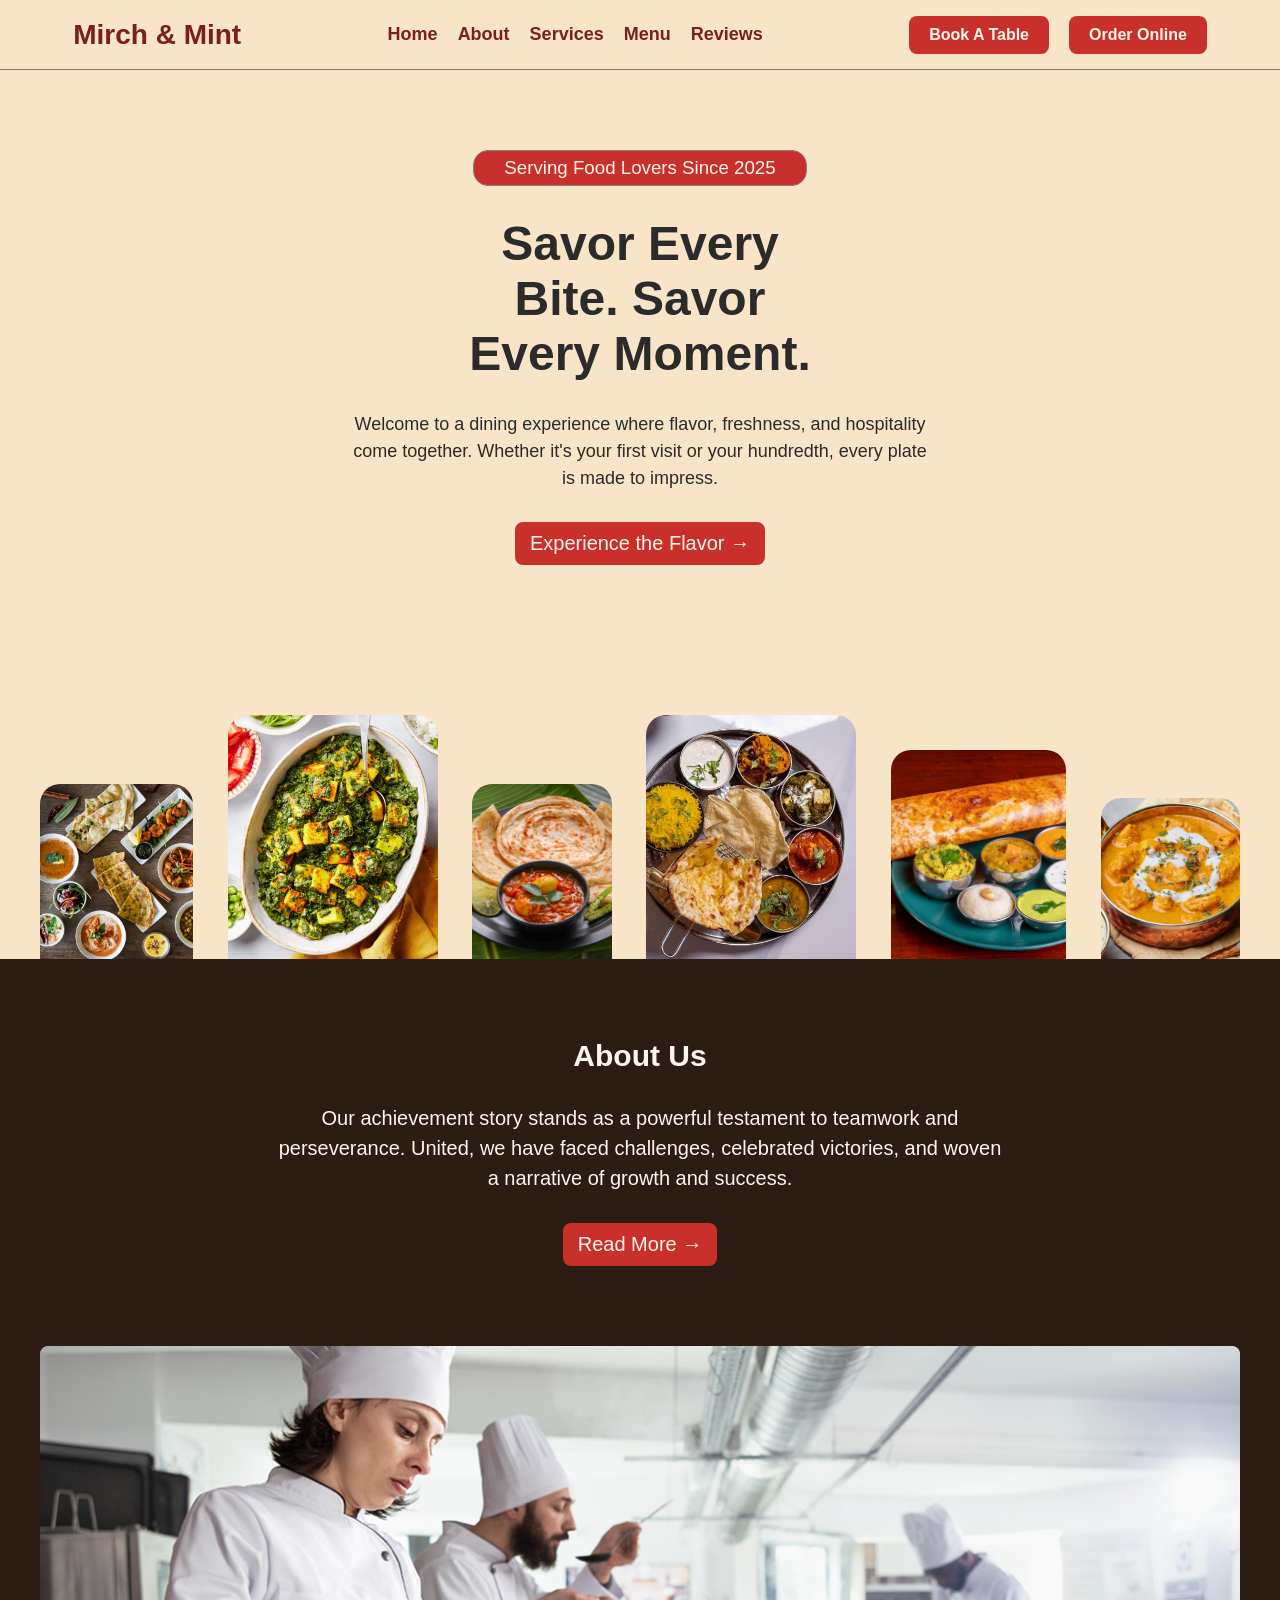
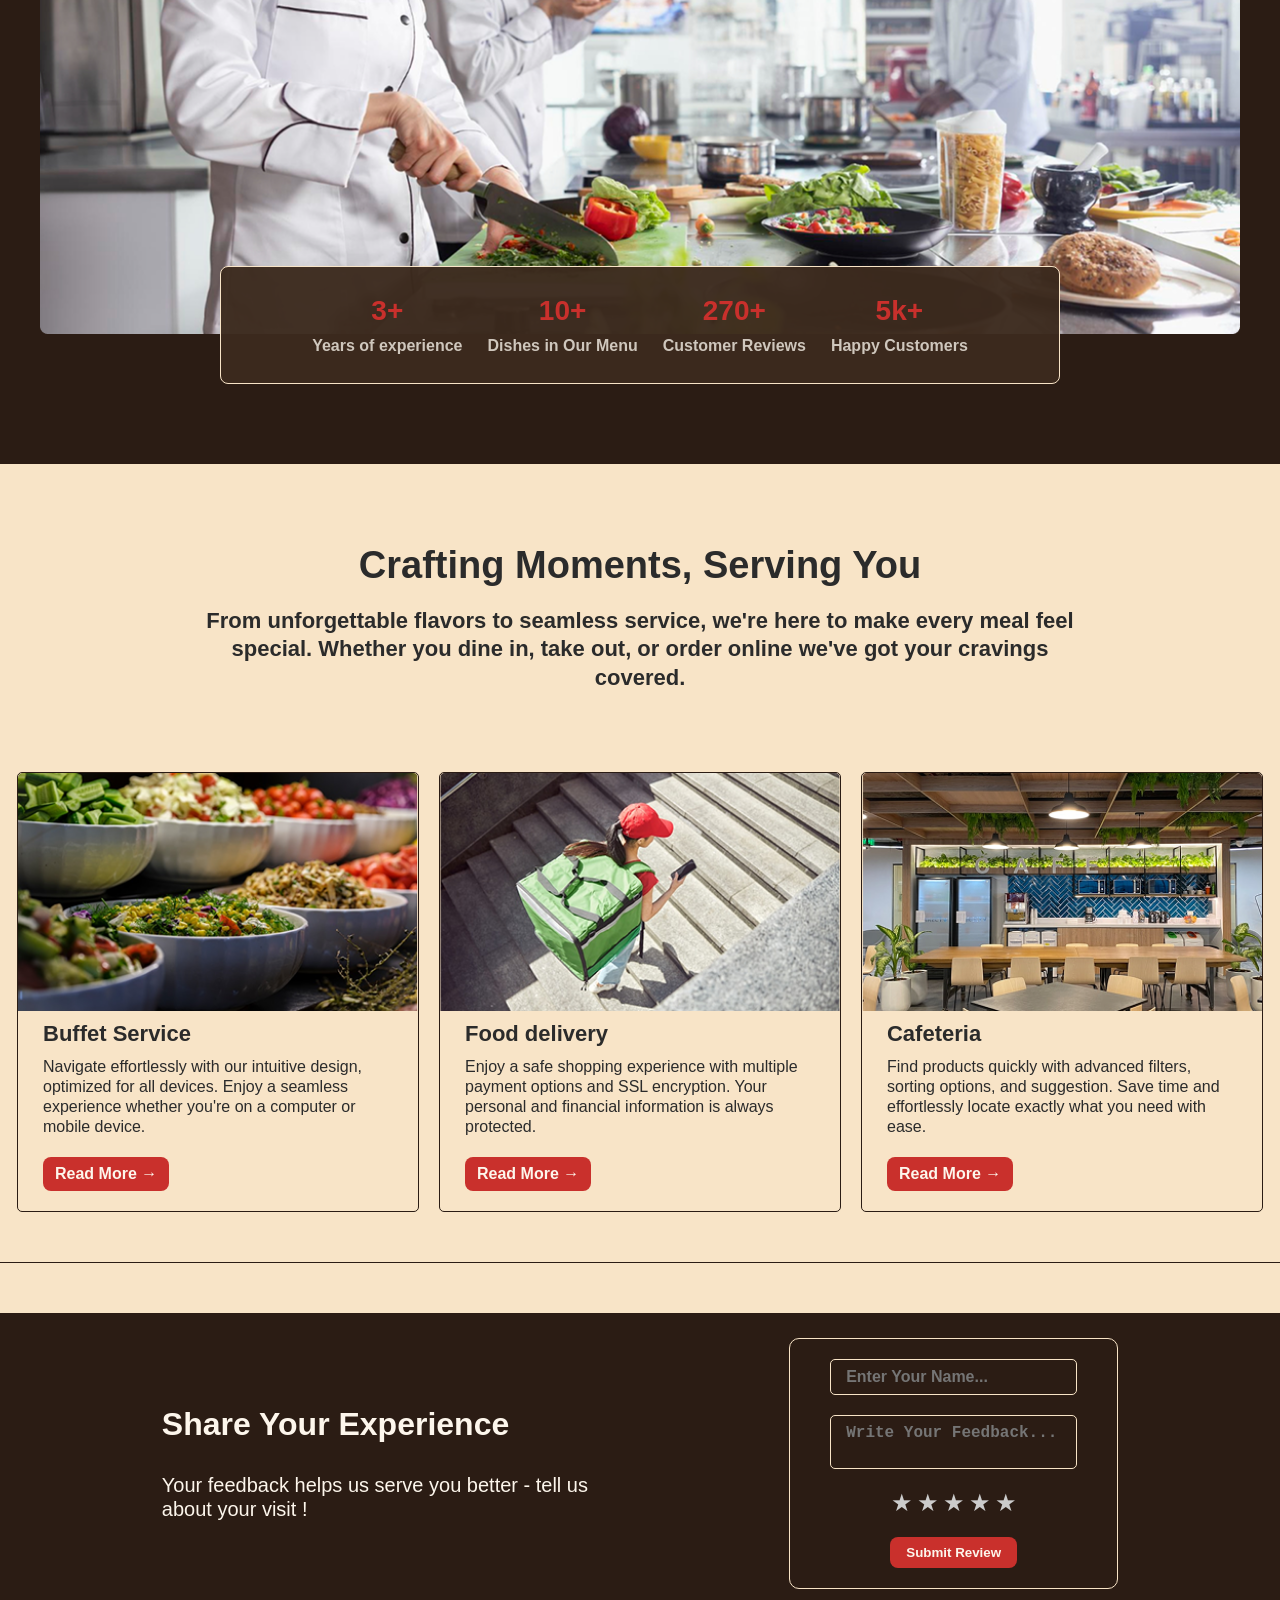
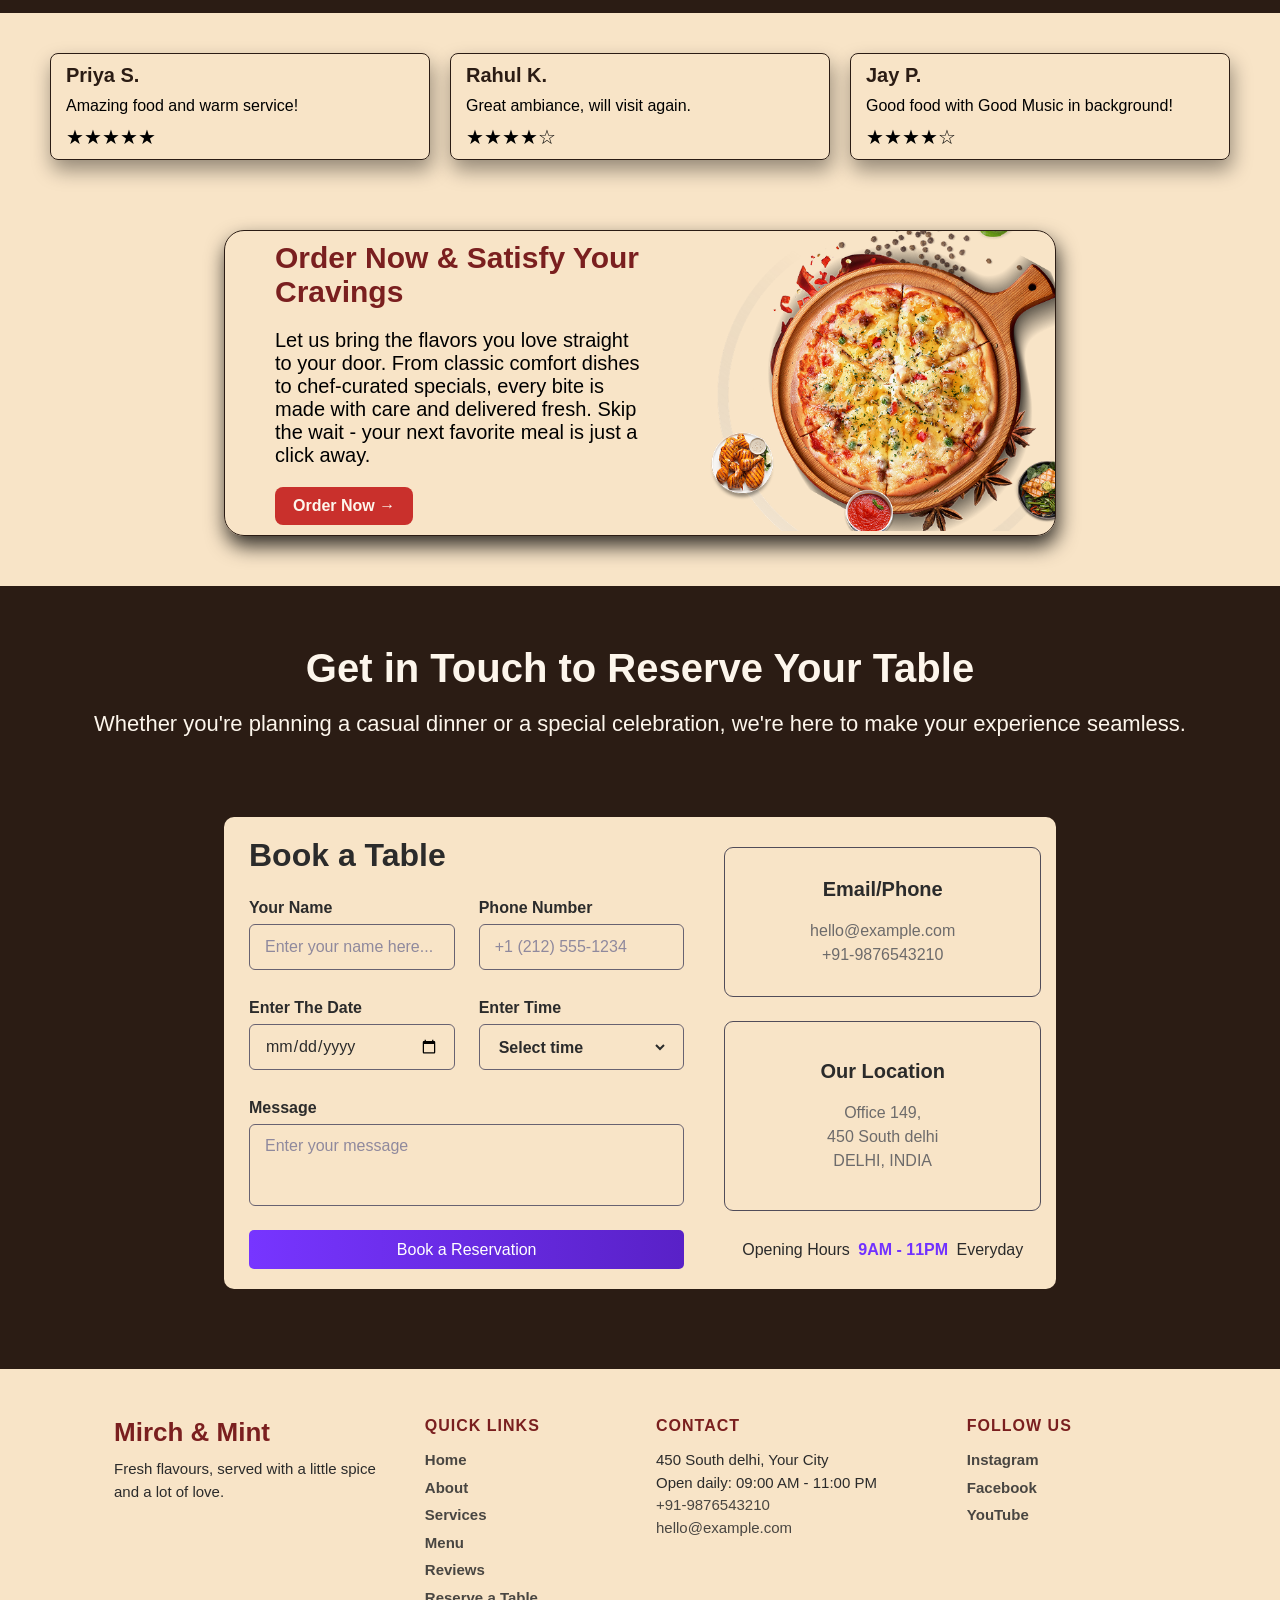
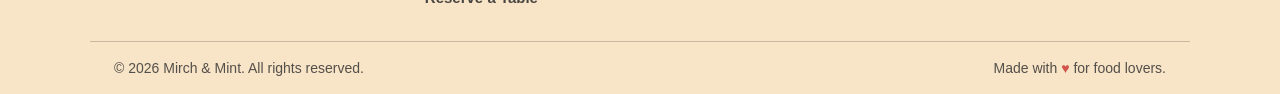
==== commit c5f9d76f: "Finish Mirch & Mint website: responsive pages, order checkout and live deployment" ====
--- a/index.html
+++ b/index.html
@@ -277,11 +277,11 @@
             <div class="footer-col">
                 <h3>Quick Links</h3>
                 <ul>
-                    <li><a href="index.html">Home</a></li>
+                    <li><a href="#home">Home</a></li>
                     <li><a href="#about">About</a></li>
                     <li><a href="#services">Services</a></li>
                     <li><a href="menu.html">Menu</a></li>
-                    <li><a href="reviews">Reviews</a></li>
+                    <li><a href="#reviews">Reviews</a></li>
                     <li><a href="#reservation">Reserve a Table</a></li>
                 </ul>
             </div>
--- a/style.css
+++ b/style.css
@@ -1276,6 +1276,7 @@
 }
 
 @media (max-width: 600px) {
+
     /* header */
     .heading {
         padding: 8px 12px;
